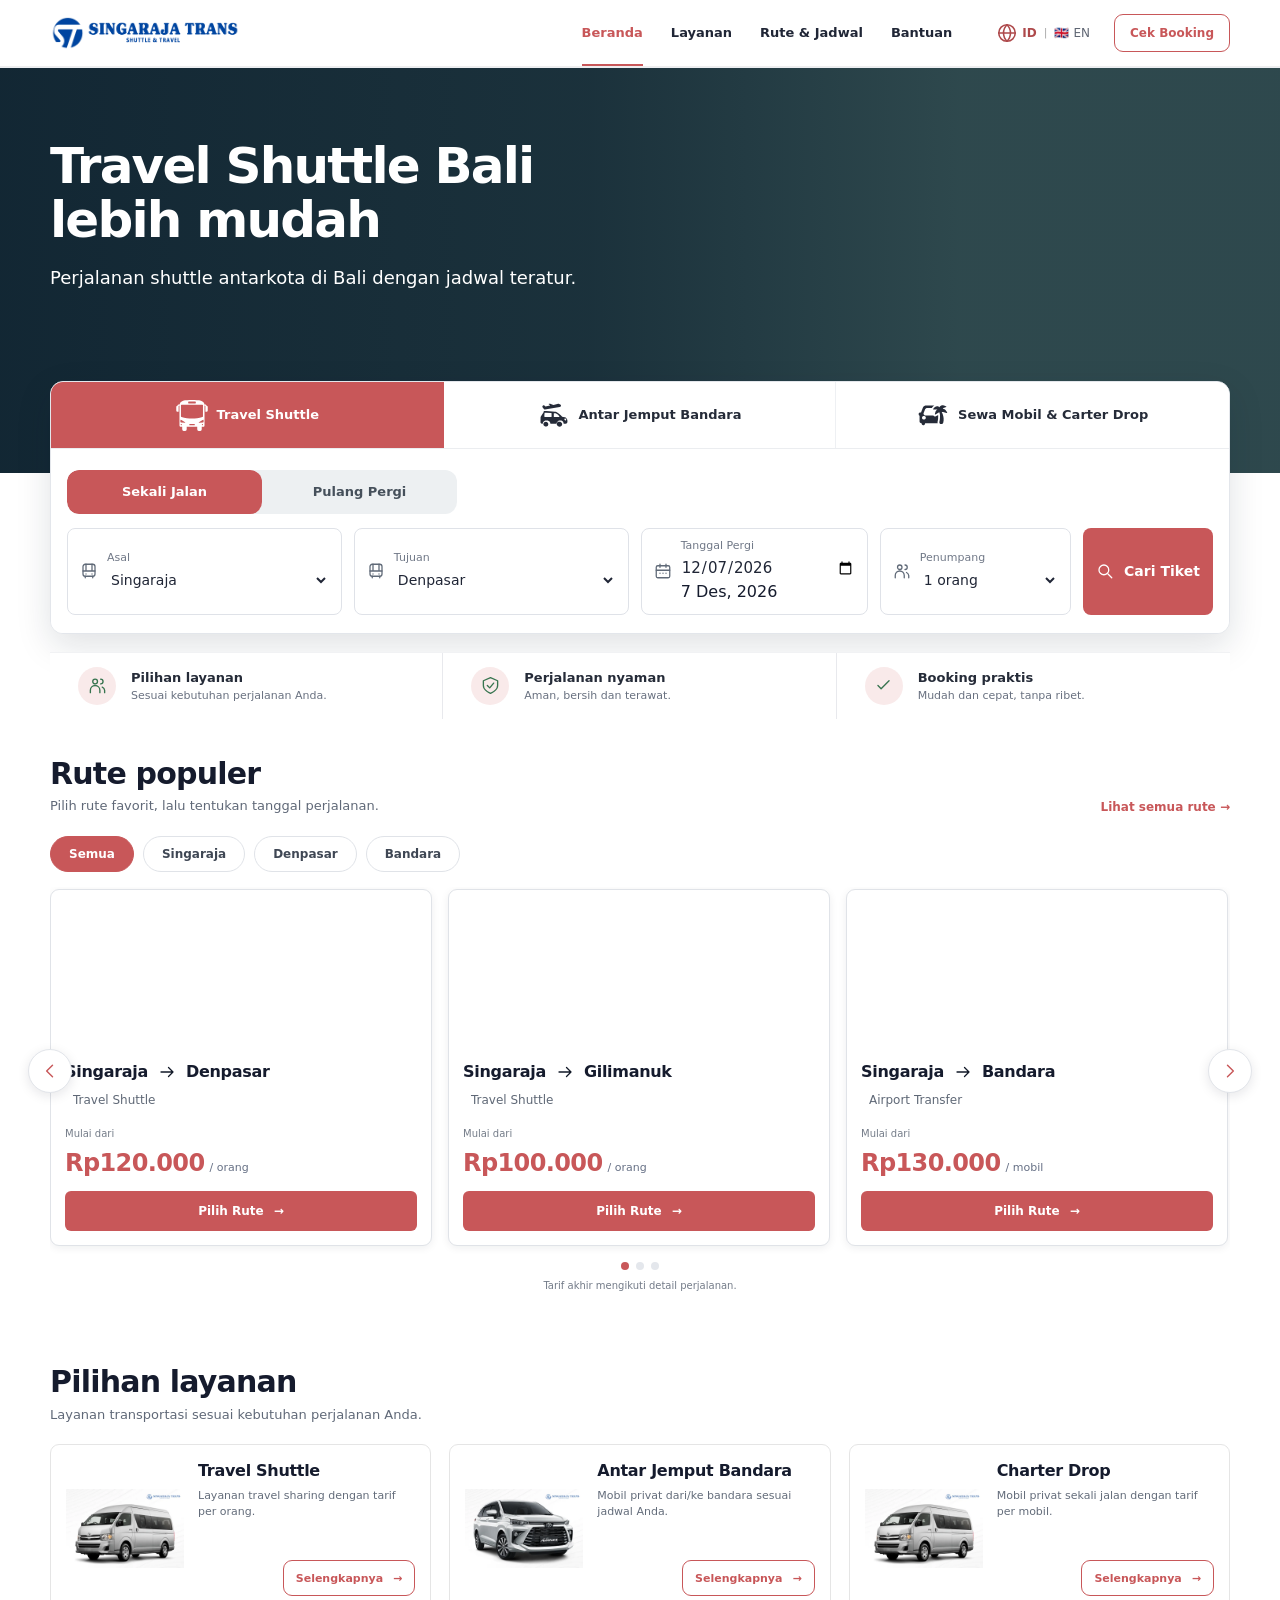
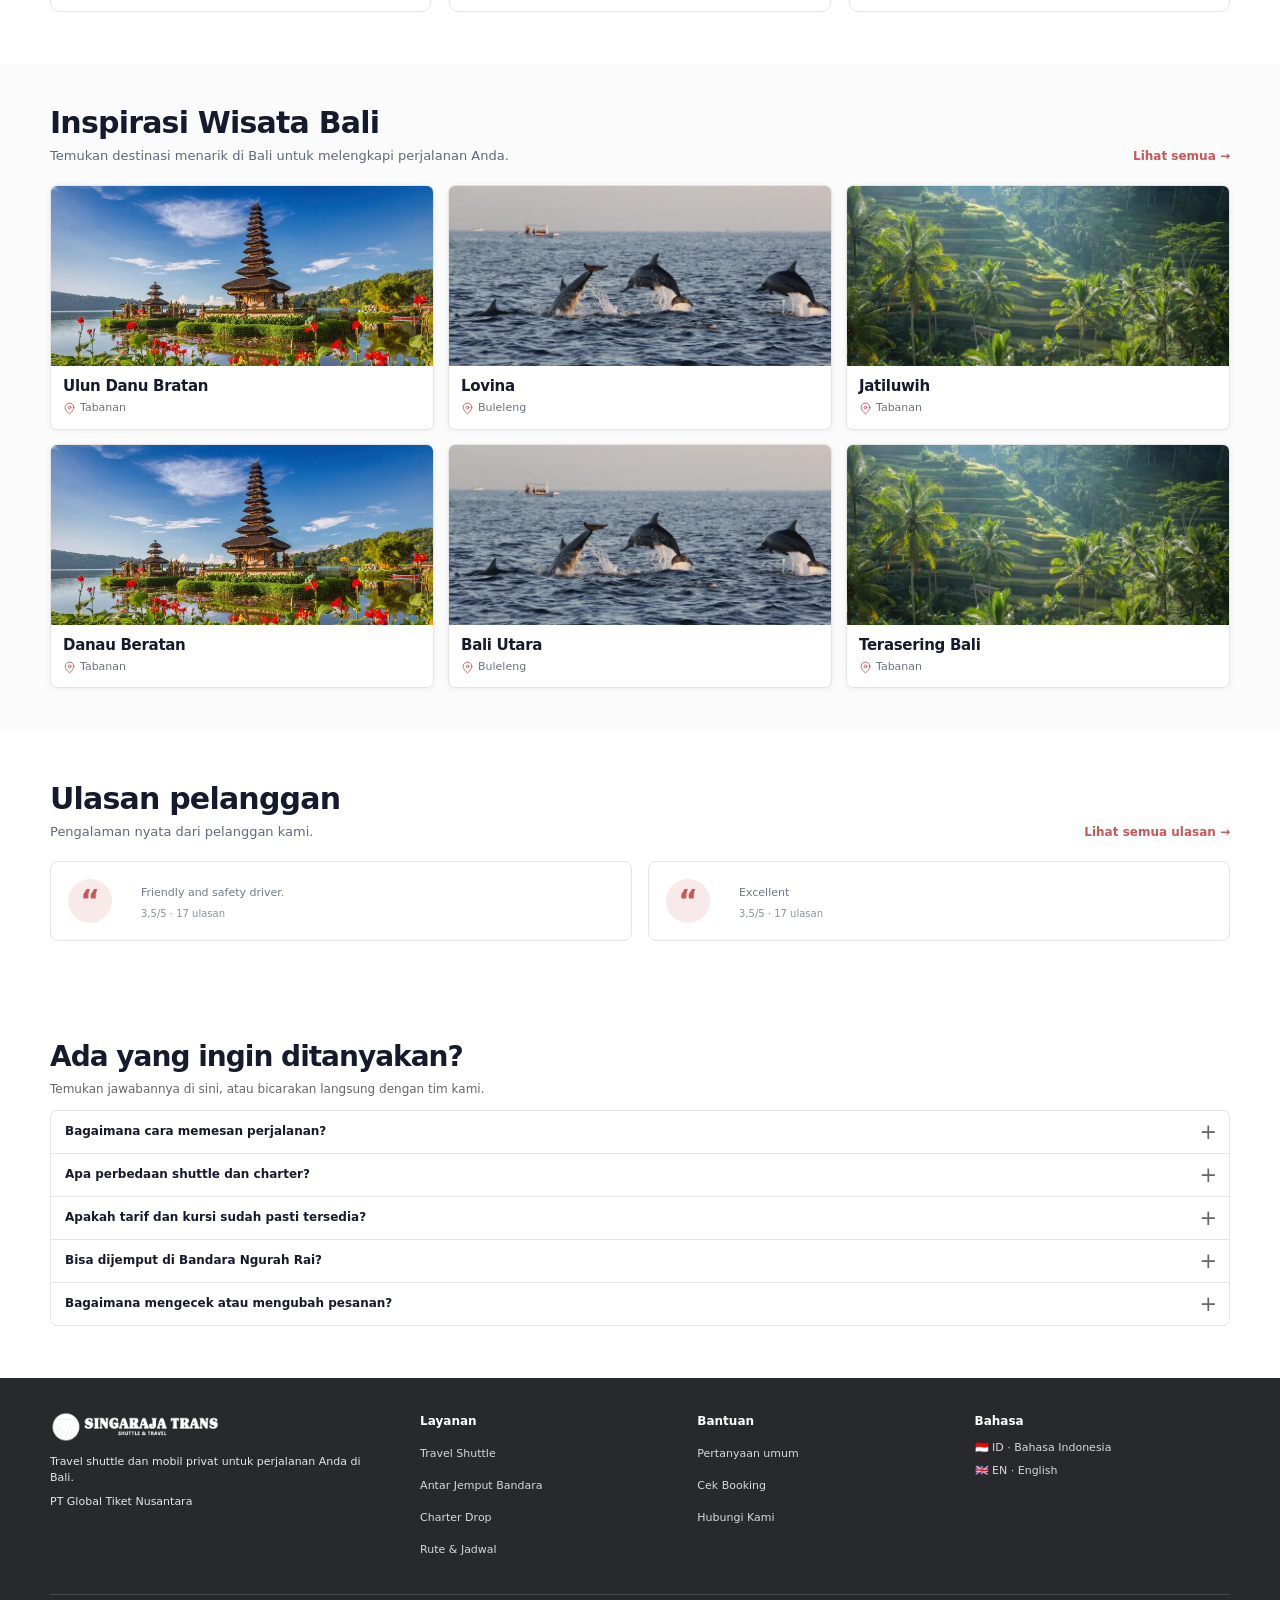
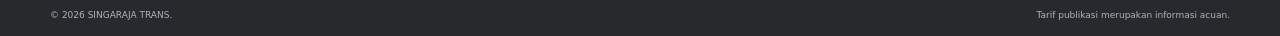
==== index.html @ 403de72f "Refresh mobile approved top redesign stylesheet" ====
<!doctype html>
<html lang="id">
<head>
  <meta charset="utf-8"><meta name="viewport" content="width=device-width,initial-scale=1">
  <meta name="theme-color" content="#c85759"><meta name="color-scheme" content="light"><meta name="robots" content="noindex,nofollow">
  <title>SINGARAJA TRANS — Travel Shuttle & Transportasi Bali</title>
  <meta name="description" content="Rencanakan perjalanan Bali bersama SINGARAJA TRANS. Travel shuttle, airport transfer, dan charter drop dengan informasi rute dan tarif yang jelas.">
  <link rel="icon" type="image/png" href="assets/images/favicon.png">
  <link rel="manifest" href="manifest.webmanifest">
  <link rel="stylesheet" href="https://fonts.googleapis.com/css2?family=Material+Symbols+Rounded:opsz,wght,FILL,GRAD@20..48,100..700,0..1,-50..200&display=block">
  <link rel="stylesheet" href="assets/style.css?v=mobile-approved-top-redesign-1"><script src="assets/core.js?v=core-ui-2" defer></script><script src="assets/ui.js?v=cards-local-favorites-4" defer></script><script src="assets/booking.js?v=mobile-product-contact-removed-1" defer></script><script src="assets/mobile-header.js?v=mobile-exact-parity-11" defer></script><script src="assets/mobile-bottom-nav.js?v=ios-native-scroll-1" defer></script>
<style media="(max-width:767px)">/* Preserve mobile page colors when Chrome applies Auto Dark Theme. Browser chrome remains OS-controlled. */:root{color-scheme:only light}#trip-mode label::before,#trip-mode label::after,#trip-mode label:has(input:checked)::before,#trip-mode label:has(input:checked)::after{content:none!important;display:none!important}#trip-mode label{gap:0!important}</style></head>
<body>
<a class="skip-link" href="#main" data-en="Skip to content">Langsung ke konten</a>
<svg class="svg-defs" xmlns="http://www.w3.org/2000/svg" aria-hidden="true"><defs>
<symbol id="bus-clean" viewBox="0 0 24 24"><rect x="5" y="3" width="14" height="17" rx="3"/><path d="M5 11h14M8 15h2m4 0h2M8 20v2m8-2v2M8 6h8"/></symbol>
<symbol id="transport-bus-v2" viewBox="0 0 24 24"><rect x="5" y="3" width="14" height="17" rx="3"/><rect x="7.5" y="6" width="9" height="6" rx="1"/><path d="M8 16h2m4 0h2M8 20v2m8-2v2"/></symbol>
<symbol id="transport-plane-v2" viewBox="0 0 24 24"><path d="M12 2c-.8 0-1.5 1.2-1.5 2.7v5.5L4 14v2.5l6.5-2V19l-2 1.5V22l3.5-1 3.5 1v-1.5l-2-1.5v-4.5l6.5 2V14l-6.5-3.8V4.7C13.5 3.2 12.8 2 12 2Z"/></symbol>
<symbol id="transport-sedan-v2" viewBox="0 0 24 24"><path d="m6 11 1.6-5c.3-1 1.1-1.5 2.2-1.5h4.4c1.1 0 1.9.5 2.2 1.5L18 11l1 2v5.5c0 .8-.7 1.5-1.5 1.5h-11c-.8 0-1.5-.7-1.5-1.5V13l1-2Z"/><path d="M6 11h12M8 15h2m4 0h2M7 20v2m10-2v2"/></symbol>
<symbol id="bus" viewBox="0 0 24 24"><rect x="4" y="3" width="16" height="16" rx="3"/><path d="M4 12h16M8 3v9m8-9v9M7 19v2m10-2v2M8 16h.01M16 16h.01"/></symbol>
<symbol id="field-bus" viewBox="0 0 32 32"><path d="M8 21V9c0-3.3 2.7-5 6-5h4c3.3 0 6 1.7 6 5v12c0 2.2-1.8 4-4 4h-8c-2.2 0-4-1.8-4-4Z"/><path d="M10 8h12M10 10h12v7H10zM11 21h.01M21 21h.01M11 25v3m10-3v3M5 13h3m-4 4h4m19-4h-3m4 4h-4"/></symbol>
<symbol id="plane-up" viewBox="0 0 24 24"><path d="M12 2 9 10 3 13v3l7-2v5l-2 2v1l4-1 4 1v-1l-2-2v-5l7 2v-3l-6-3-3-8Z"/></symbol>
<symbol id="plane" viewBox="0 0 24 24"><path d="m22 2-7 20-4-9-9-4L22 2ZM11 13l6-6"/></symbol>
<symbol id="sedan-front" viewBox="0 0 24 24"><path d="M5 11 7 5.5C7.4 4.5 8.3 4 9.4 4h5.2c1.1 0 2 .5 2.4 1.5L19 11l1 2v6H4v-6l1-2Z"/><path d="M6.5 11h11M7 15h2m6 0h2M6 19v2m12-2v2M4 13h2m12 0h2"/></symbol>
<symbol id="motorcycle" viewBox="0 0 24 24"><circle cx="5" cy="17" r="4"/><circle cx="19" cy="17" r="4"/><path d="m5 17 5-8 5 8H5Zm5-8H7m8-5h3l1 13M10 9h8M9 6h3"/></symbol>
<symbol id="car" viewBox="0 0 24 24"><path d="m5 7 2-4h10l2 4 2 3v9H3v-9l2-3Zm-2 5h18M6 19v2m12-2v2M7 15h.01M17 15h.01M5 7h14"/></symbol>
<symbol id="origin-target" viewBox="0 0 24 24"><circle cx="12" cy="12" r="9"/><circle cx="12" cy="12" r="5"/><circle cx="12" cy="12" r="1.5" fill="currentColor" stroke="none"/></symbol>
<symbol id="pin" viewBox="0 0 24 24"><path d="M20 10c0 6-8 12-8 12S4 16 4 10a8 8 0 1 1 16 0Z"/><circle cx="12" cy="10" r="2.5"/></symbol>
<symbol id="calendar" viewBox="0 0 24 24"><rect x="3" y="5" width="18" height="16" rx="2"/><path d="M16 3v4M8 3v4M3 11h18m-13 4h.01m4 0h.01m4 0h.01"/></symbol>
<symbol id="field-calendar" viewBox="0 0 32 32"><rect x="5" y="7" width="22" height="21" rx="2.5"/><path d="M11 4v6m10-6v6M5 13h22M10 18h.01m6 0h.01m6 0h.01M10 23h.01m6 0h.01m6 0h.01"/></symbol>
<symbol id="calendar-chevrons-right" viewBox="0 0 24 24"><path d="M8 2v4M16 2v4M3 10h18"/><rect width="18" height="18" x="3" y="4" rx="2"/><path d="m10 14 2 2-2 2m4-4 2 2-2 2"/></symbol>
<symbol id="clock" viewBox="0 0 24 24"><circle cx="12" cy="12" r="9"/><path d="M12 7v5l3 2"/></symbol>
<symbol id="users" viewBox="0 0 24 24"><circle cx="9" cy="7" r="3"/><path d="M3 21v-3a6 6 0 0 1 12 0v3M16 4a3 3 0 0 1 0 6m2 4a5 5 0 0 1 3 4v3"/></symbol>
<symbol id="arrow" viewBox="0 0 24 24"><path d="M4 12h16m-6-6 6 6-6 6"/></symbol>
<symbol id="circle-arrow-right" viewBox="0 0 24 24"><circle cx="12" cy="12" r="9"/><path d="M8 12h8m-3-3 3 3-3 3"/></symbol>
<symbol id="swap" viewBox="0 0 24 24"><path d="M8 4v16m0-16L4 8m4-4 4 4m4 12V4m0 16-4-4m4 4 4-4"/></symbol>
<symbol id="search" viewBox="0 0 24 24"><circle cx="10.5" cy="10.5" r="6.5"/><path d="m16 16 5 5"/></symbol>
<symbol id="check" viewBox="0 0 24 24"><path d="m5 12 4 4L19 6"/></symbol>
<symbol id="shield" viewBox="0 0 24 24"><path d="m12 2 9 4v6c0 6-9 10-9 10S3 18 3 12V6l9-4Z"/><path d="m8 12 3 3 5-6"/></symbol>
<symbol id="chat" viewBox="0 0 24 24"><path d="M21 11a9 9 0 0 1-9 9 10 10 0 0 1-4-.8L3 21l1.5-5A9 9 0 1 1 21 11Z"/><path d="M8 8c0 4 4 7 7 7"/></symbol>
<symbol id="chevron" viewBox="0 0 24 24"><path d="m9 5 7 7-7 7"/></symbol>
<symbol id="close" viewBox="0 0 24 24"><path d="m6 6 12 12M6 18 18 6"/></symbol>
<symbol id="more" viewBox="0 0 24 24"><rect x="3" y="3" width="7" height="7" rx="1.5"/><rect x="14" y="3" width="7" height="7" rx="1.5"/><rect x="3" y="14" width="7" height="7" rx="1.5"/><rect x="14" y="14" width="7" height="7" rx="1.5"/></symbol>
<symbol id="share" viewBox="0 0 24 24"><circle cx="18" cy="5" r="3"/><circle cx="6" cy="12" r="3"/><circle cx="18" cy="19" r="3"/><path d="m8.6 10.5 6.8-4m-6.8 7 6.8 4"/></symbol>
<symbol id="menu" viewBox="0 0 24 24"><path d="M4 6h16M4 12h16M4 18h16"/></symbol>
<symbol id="bottom-home-star-icon" viewBox="0 0 24 24"><path d="M5 12l-2 0l9 -9l9 9l-2 0"/><path d="M5 12v7a2 2 0 0 0 2 2h10a2 2 0 0 0 2 -2v-7"/><path d="M10 12h4v4h-4l0 -4"/></symbol>
<symbol id="bottom-location-search-icon" viewBox="0 0 24 24"><path d="m11 16-1-2-7-3.5a.55.55 0 0 1 0-1L21 3l-2.916 8.076"/><path d="M15 18a3 3 0 1 0 6 0 3 3 0 1 0-6 0"/><path d="m20.2 20.2 1.8 1.8"/></symbol>
<symbol id="bottom-ticket-icon" viewBox="0 0 24 24"><path d="M15 5v2M15 11v2M15 17v2"/><path d="M5 5h14a2 2 0 0 1 2 2v3a2 2 0 0 0 0 4v3a2 2 0 0 1-2 2H5a2 2 0 0 1-2-2v-3a2 2 0 0 0 0-4V7a2 2 0 0 1 2-2"/></symbol>
<symbol id="bottom-book-heart-icon" viewBox="0 0 24 24"><path d="M4 19.5v-15A2.5 2.5 0 0 1 6.5 2H19a1 1 0 0 1 1 1v18a1 1 0 0 1-1 1H6.5a1 1 0 0 1 0-5H20"/><path d="M8.62 9.8A2.25 2.25 0 1 1 12 6.836a2.25 2.25 0 1 1 3.38 2.966l-2.626 2.856a.998.998 0 0 1-1.507 0Z"/></symbol>
<symbol id="bottom-mood-smile-icon" viewBox="0 0 24 24"><circle cx="12" cy="12" r="9"/><path d="M9 10h.01M15 10h.01M9.5 15a3.5 3.5 0 0 0 5 0"/></symbol>
<symbol id="bottom-home-filled-icon" viewBox="0 0 24 24"><path fill="currentColor" stroke="none" d="M12.707 2.293l9 9c.63 .63 .184 1.707 -.707 1.707h-1v6a3 3 0 0 1 -3 3h-10a3 3 0 0 1 -3 -3v-6h-1c-.89 0 -1.337 -1.077 -.707 -1.707l9 -9a1 1 0 0 1 1.414 0m.793 8.707h-3a1.5 1.5 0 0 0 -1.5 1.5v3a1.5 1.5 0 0 0 1.5 1.5h3a1.5 1.5 0 0 0 1.5 -1.5v-3a1.5 1.5 0 0 0 -1.5 -1.5"/></symbol>
<symbol id="bottom-location-filled-icon" viewBox="0 0 24 24"><path fill="currentColor" stroke="none" d="M20.891 2.006l.106 -.006l.13 .008l.09 .016l.123 .035l.107 .046l.1 .057l.09 .067l.082 .075l.052 .059l.082 .116l.052 .096c.047 .1 .077 .206 .09 .316l.005 .106c0 .075 -.008 .149 -.024 .22l-.035 .123l-6.532 18.077a1.55 1.55 0 0 1 -1.409 .903a1.547 1.547 0 0 1 -1.329 -.747l-.065 -.127l-3.352 -6.702l-6.67 -3.336a1.55 1.55 0 0 1 -.898 -1.259l-.006 -.149c0 -.56 .301 -1.072 .841 -1.37l.14 -.07l18.017 -6.506l.106 -.03l.108 -.018z"/></symbol>
<symbol id="bottom-ticket-filled-icon" viewBox="0 0 24 24"><path fill="currentColor" stroke="none" d="M14 4v2a1 1 0 0 0 2 0v-2h3a3 3 0 0 1 3 3v3a1 1 0 0 1 -.883 .993l-.117 .007a1 1 0 0 0 -.117 1.993l.117 .007a1 1 0 0 1 1 1v3a3 3 0 0 1 -3 3h-3v-2a1 1 0 0 0 -.883 -.993l-.117 -.007a1 1 0 0 0 -1 1v2h-9a3 3 0 0 1 -3 -3v-3a1 1 0 0 1 .883 -.993l.117 -.007a1 1 0 0 0 .117 -1.993l-.117 -.007a1 1 0 0 1 -1 -1v-3a2.995 2.995 0 0 1 2.727 -2.985l.222 -.014zm1 6a1 1 0 0 0 -1 1v2a1 1 0 0 0 2 0v-2a1 1 0 0 0 -1 -1"/></symbol>
<symbol id="bottom-mood-smile-filled-icon" viewBox="0 0 24 24"><path fill="currentColor" stroke="none" d="M17 3.34a10 10 0 1 1 -14.995 8.984l-.005 -.324l.005 -.324a10 10 0 0 1 14.995 -8.336zm-1.8 10.946a1 1 0 0 0 -1.414 .014a2.5 2.5 0 0 1 -3.572 0a1 1 0 0 0 -1.428 1.4a4.5 4.5 0 0 0 6.428 0a1 1 0 0 0 -.014 -1.414zm-6.19 -5.286l-.127 .007a1 1 0 0 0 .117 1.993l.127 -.007a1 1 0 0 0 -.117 -1.993zm6 0l-.127 .007a1 1 0 0 0 .117 1.993l.127 -.007a1 1 0 0 0 -.117 -1.993z"/></symbol>
</defs></svg>
<header id="header">
  <div class="nav-wrap"><div class="container nav-inner">
    <a href="#" class="brand" aria-label="SINGARAJA TRANS — Beranda"><img src="assets/images/logo.png" width="848" height="150" alt="SINGARAJA TRANS"></a>
    <nav id="navigation" aria-label="Menu utama">
      <a href="#" class="nav-home" data-en="Home">Beranda</a>
      <a href="#layanan" data-en="Services">Layanan</a>
      <a href="#rute" data-en="Routes & Schedule">Rute & Jadwal</a>
      <a href="#faq" data-en="Help">Bantuan</a>
    </nav>
    <a class="mobile-header-search" href="#pesan" aria-label="Buka pencarian perjalanan">
      <svg class="header-search-icon" aria-hidden="true"><use href="#search"/></svg>
      <span class="header-search-copy" aria-hidden="true">
        <span class="header-search-brand"><span class="header-search-name"><svg class="header-wordmark" viewBox="0 0 144 16" aria-hidden="true" focusable="false"><title>SINGARAJA TRANS</title><path d="M7.789 3.821V5.827Q7.008 5.478 6.265 5.3Q5.522 5.123 4.862 5.123Q3.986 5.123 3.567 5.364Q3.148 5.605 3.148 6.113Q3.148 6.494 3.431 6.706Q3.713 6.919 4.456 7.071L5.497 7.281Q7.078 7.598 7.744 8.246Q8.411 8.893 8.411 10.086Q8.411 11.654 7.481 12.419Q6.551 13.184 4.64 13.184Q3.739 13.184 2.831 13.013Q1.923 12.841 1.016 12.505V10.442Q1.923 10.924 2.771 11.169Q3.618 11.413 4.405 11.413Q5.205 11.413 5.63 11.146Q6.056 10.88 6.056 10.385Q6.056 9.94 5.767 9.699Q5.478 9.458 4.615 9.268L3.669 9.058Q2.247 8.753 1.59 8.087Q0.933 7.42 0.933 6.291Q0.933 4.875 1.847 4.113Q2.761 3.352 4.475 3.352Q5.256 3.352 6.081 3.469Q6.906 3.586 7.789 3.821ZM10.756 3.523H13.2V13H10.756ZM15.793 3.523H18.523L21.969 10.023V3.523H24.286V13H21.557L18.11 6.5V13H15.793ZM35.392 12.295Q34.477 12.74 33.494 12.962Q32.51 13.184 31.462 13.184Q29.095 13.184 27.711 11.861Q26.327 10.537 26.327 8.271Q26.327 5.979 27.736 4.666Q29.145 3.352 31.596 3.352Q32.541 3.352 33.408 3.529Q34.274 3.707 35.042 4.056V6.018Q34.249 5.567 33.465 5.345Q32.681 5.123 31.894 5.123Q30.434 5.123 29.644 5.938Q28.853 6.754 28.853 8.271Q28.853 9.775 29.615 10.594Q30.377 11.413 31.78 11.413Q32.161 11.413 32.487 11.365Q32.814 11.318 33.075 11.216V9.375H31.583V7.738H35.392ZM43.494 11.273H39.673L39.07 13H36.613L40.124 3.523H43.037L46.548 13H44.091ZM40.282 9.515H42.879L41.584 5.745ZM51.477 7.725Q52.245 7.725 52.578 7.439Q52.911 7.154 52.911 6.5Q52.911 5.853 52.578 5.573Q52.245 5.294 51.477 5.294H50.448V7.725ZM50.448 9.414V13H48.004V3.523H51.737Q53.609 3.523 54.482 4.151Q55.355 4.78 55.355 6.138Q55.355 7.078 54.901 7.681Q54.447 8.284 53.533 8.569Q54.035 8.684 54.431 9.087Q54.828 9.49 55.234 10.309L56.561 13H53.958L52.803 10.645Q52.454 9.934 52.095 9.674Q51.737 9.414 51.14 9.414ZM63.966 11.273H60.144L59.541 13H57.085L60.595 3.523H63.509L67.019 13H64.562ZM60.754 9.515H63.35L62.055 5.745ZM68.476 3.523H70.92V12.08Q70.92 13.851 69.958 14.727Q68.996 15.603 67.047 15.603H66.552V13.755H66.933Q67.695 13.755 68.085 13.33Q68.476 12.905 68.476 12.08ZM79.264 11.273H75.442L74.839 13H72.383L75.893 3.523H78.807L82.317 13H79.86ZM76.052 9.515H78.648L77.353 5.745Z"/><path class="header-brand-accent" d="M86.925 13 87.082 12.173H88.436L90.077 3.73H87.281L86.973 5.344H86.037L86.529 2.794H96.646L96.154 5.344H95.231L95.538 3.73H92.722L91.081 12.173H92.442L92.285 13ZM103.315 8.017Q103.903 8.105 104.259 8.42Q104.614 8.734 104.805 9.329L105.742 12.173H106.788L106.631 13H103.274L102.249 9.917Q101.962 8.96 101.681 8.697Q101.401 8.434 100.813 8.434H100.396L99.665 12.173H100.977L100.82 13H95.57L95.727 12.173H97.033L98.701 3.621H97.395L97.553 2.794H103.377Q105.154 2.794 105.981 3.508Q106.808 4.223 106.555 5.535Q106.35 6.602 105.544 7.22Q104.737 7.839 103.315 8.017ZM100.554 7.613H101.449Q102.406 7.613 103.025 7.094Q103.643 6.574 103.828 5.61Q104.013 4.646 103.599 4.134Q103.185 3.621 102.228 3.621H101.333ZM106.539 13 106.696 12.173H107.53L113.197 2.794H114.831L116.855 12.173H117.825L117.668 13H112.89L113.047 12.173H114.045L113.614 10.088H109.779L108.515 12.173H109.732L109.574 13ZM110.272 9.261H113.437L112.623 5.357ZM118.226 13 118.383 12.173H119.689L121.357 3.621H120.051L120.209 2.794H123.401L128.159 10.02L129.403 3.621H128.104L128.261 2.794H131.83L131.672 3.621H130.367L128.542 13H126.751L121.931 5.624L120.653 12.173H121.952L121.795 13ZM131.677 12.508 132.148 10.088H133.017Q132.989 11.236 133.618 11.804Q134.247 12.371 135.553 12.371Q136.612 12.371 137.245 11.968Q137.877 11.564 138.027 10.785Q138.15 10.17 137.839 9.828Q137.528 9.486 136.407 9.192L134.951 8.816Q133.529 8.434 133.054 7.753Q132.579 7.073 132.818 5.815Q133.119 4.298 134.292 3.454Q135.464 2.609 137.282 2.609Q138.178 2.609 139.114 2.76Q140.051 2.91 141.028 3.211L140.591 5.467H139.723Q139.729 4.414 139.155 3.925Q138.581 3.437 137.344 3.437Q136.332 3.437 135.748 3.789Q135.163 4.141 135.026 4.838Q134.903 5.474 135.194 5.805Q135.484 6.137 136.804 6.492L138.26 6.868Q139.613 7.224 140.109 7.976Q140.604 8.728 140.345 10.047Q140.044 11.592 138.82 12.395Q137.597 13.198 135.525 13.198Q134.527 13.198 133.577 13.027Q132.627 12.856 131.677 12.508Z"/></svg></span></span>
        <svg class="header-search-car" viewBox="0 0 84 36" aria-hidden="true" style="stroke:none">
 <defs><linearGradient id="header-car-glass" x1="0" y1="0" x2="1" y2="1"><stop stop-color="#a7c2ce"/><stop offset="1" stop-color="#283b48"/></linearGradient></defs>
 <ellipse cx="32" cy="30" rx="29" ry="1.4" fill="#18212b" opacity=".16"/>
 <g class="header-car-exhaust" fill="#7b8490"><circle class="header-car-smoke" cx="61" cy="23" r="2"/><circle class="header-car-smoke" cx="61" cy="23" r="2.5" style="animation-delay:-.4s"/><circle class="header-car-smoke" cx="61" cy="23" r="3" style="animation-delay:-.8s"/></g>
 <g class="header-car-chassis">
  <path d="M3 17 12 7c1-1.3 3-2 5-2h34c4 0 7 3 8 7l2 12c.3 2-1 3-3 3H5c-2 0-3-1-3-3v-4c0-1 .3-2 1-3Z" fill="currentColor" stroke="#963e41" stroke-width=".7"/>
  <path d="M7 16 15 8h8v8H7Zm18-8h13v8H25Zm15 0h11c2 0 4 2 4.5 4l.6 4H40Z" fill="url(#header-car-glass)"/>
  <path d="m16 8-5 7h3l5-7m9 0-3 7h2l3-7m14 0-3 7h2l3-7" fill="#fff" opacity=".28"/>
  <path d="M5 18h53v2H5Z" fill="#fce7e7" opacity=".9"/>
  <path d="M24 17v9m15-9v9" fill="none" stroke="#943e40" stroke-width=".65"/>
  <path d="M27 18h4m11 0h4" fill="none" stroke="#fff" stroke-width=".8"/>
  <path d="M2 22h5v3H2m54-3h5v3h-5" fill="#35404a"/>
  <path d="M3 18h4v3H3" fill="#fff4cf"/><path d="M58 17h2v5h-2" fill="#8d3036"/>
  <path d="M5 26h53v1.5H5Z" fill="#24323c"/>
  <g transform="translate(14 26)"><circle r="5.2" fill="#202932"/><g class="header-car-wheel"><circle r="3.1" fill="#bcc7ce"/><path d="M-2.6 0h5.2M0-2.6v5.2m-1.8-4.4 3.6 3.6m0-3.6-3.6 3.6" stroke="#53616d" stroke-width=".8"/><circle r=".9" fill="#e9eef1"/></g></g>
  <g transform="translate(50 26)"><circle r="5.2" fill="#202932"/><g class="header-car-wheel"><circle r="3.1" fill="#bcc7ce"/><path d="M-2.6 0h5.2M0-2.6v5.2m-1.8-4.4 3.6 3.6m0-3.6-3.6 3.6" stroke="#53616d" stroke-width=".8"/><circle r=".9" fill="#e9eef1"/></g></g>
 </g>
</svg>
        <span class="header-search-prompt" hidden>Cari rute, kota, atau tujuan…</span>
      </span>
    </a>
    <div class="nav-actions">
      <div class="languages" aria-label="Bahasa"><button type="button" data-language="id" aria-pressed="true"><svg class="language-globe" aria-hidden="true" viewBox="0 0 24 24"><circle cx="12" cy="12" r="9"/><path d="M3 12h18M12 3c2.5 2.5 3.8 5.5 3.8 9S14.5 18.5 12 21M12 3C9.5 5.5 8.2 8.5 8.2 12s1.3 6.5 3.8 9"/></svg><span class="language-code">ID</span><svg class="language-chevron" aria-hidden="true"><use href="#chevron"/></svg></button><span>|</span><button type="button" data-language="en" aria-pressed="false"><span class="language-flag" aria-hidden="true">🇬🇧</span><span class="language-code">EN</span><svg class="language-chevron" aria-hidden="true"><use href="#chevron"/></svg></button></div>
      <button class="button outline booking-check" type="button" data-check-booking data-en="Check Booking">Cek Booking</button>
      <button class="mobile-header-action mobile-header-share" type="button" aria-label="Bagikan halaman"><svg aria-hidden="true"><use href="#share"/></svg></button>
      <button class="icon-button mobile-menu" type="button" aria-label="Buka menu" aria-controls="navigation" aria-expanded="false"><svg><use href="#menu"/></svg></button>
    </div>
  </div></div>
</header>
<span class="mobile-share-status" role="status"></span>
<dialog id="mobile-share-dialog" aria-labelledby="mobile-share-title">
 <div class="dialog-header"><p id="mobile-share-title">Bagikan halaman</p><button type="button" class="icon-button" data-share-close aria-label="Tutup"><svg aria-hidden="true"><use href="#close"/></svg></button></div>
 <div class="dialog-body"><label for="mobile-share-url">Salin tautan halaman</label><input id="mobile-share-url" readonly><p id="mobile-share-help">Pilih tautan lalu salin melalui menu perangkat Anda.</p></div>
</dialog>
<main id="main">
 <section class="hero" aria-labelledby="hero-title">
  <div class="container hero-content">
    <h1 id="hero-title" data-en="Bali journeys,<br><span class=&quot;hero-accent&quot;>made easier.</span>">Pesan perjalanan Bali<br><span class="hero-accent">lebih mudah</span></h1>
    <p id="hero-subtitle">Perjalanan shuttle antarkota di Bali dengan jadwal teratur.</p>
  </div>
</section>
 <div class="container booking-container" id="pesan">
 <section class="booking-widget" aria-label="Pencarian perjalanan">
 <div class="service-tabs" role="tablist" aria-label="Layanan perjalanan"><button role="tab" id="tab-shuttle" aria-controls="search-panel" aria-selected="true" tabindex="0" data-service="shuttle"><span class="service-tab-icons service-svg-icon service-shuttle-svg" aria-hidden="true"></span><span>Travel Shuttle</span></button><button role="tab" id="tab-airport" aria-controls="search-panel" aria-selected="false" tabindex="-1" data-service="airport"><span class="service-tab-icons service-svg-icon service-airport-svg" aria-hidden="true"></span><span data-en="Airport Transfer">Antar Jemput Bandara</span></button><button role="tab" id="tab-charter" aria-controls="search-panel" aria-selected="false" tabindex="-1" data-service="charter"><span class="service-tab-icons service-svg-icon service-car-svg" aria-hidden="true"></span><span data-en="Car Rental & Charter Drop">Sewa Mobil & Carter Drop</span></button><button class="mobile-service" role="tab" id="tab-motor" aria-controls="search-panel" aria-selected="false" tabindex="-1" data-service="motor"><span class="service-tab-icons service-svg-icon service-motor-svg" aria-hidden="true"></span><span data-en="Motorbike Rental">Sewa Motor</span></button></div>
 <div id="search-panel" role="tabpanel" aria-labelledby="tab-shuttle"><form id="search-form" novalidate>
 <div class="trip-mode" id="trip-mode" aria-label="Jenis perjalanan" >
   <label style="list-style:none"><input type="radio" name="tripMode" value="oneway" checked><span class="trip-mode-icon" aria-hidden="true">→</span><span data-en="One Way">Sekali Jalan</span></label>
   <label><input type="radio" name="tripMode" value="roundtrip"><span class="trip-mode-icon" aria-hidden="true"><svg><use href="#circle-arrow-right"/></svg></span><span data-en="Round Trip">Pulang Pergi</span></label>
 </div>
 <div class="return-date-wrap" id="return-date-wrap" hidden><label for="return-date"><span data-en="Return date">Tanggal Kembali</span><input type="date" id="return-date" name="returnDate" aria-label="Tanggal Kembali"></label></div>
 <div class="form-top"><span id="service-description" data-en="One-way trips, priced per passenger">Perjalanan sekali jalan, tarif per penumpang</span><span class="small-note" data-en="All times in Bali (WITA)">Waktu setempat Bali (WITA)</span></div>
 <div class="search-fields">
 <div class="field-stack">
  <div class="location-pair">
  <label class="field origin-field"><svg class="field-icon-default"><use href="#bus"/></svg><svg class="field-icon-mobile"><use href="#origin-target"/></svg><span><span class="field-label" data-en="From">Asal</span><select id="origin" name="origin" required aria-label="Asal"></select></span></label>
  <label class="field destination-field"><svg class="field-icon-default"><use href="#bus"/></svg><svg class="field-icon-mobile"><use href="#pin"/></svg><span><span class="field-label" data-en="To">Tujuan</span><select id="destination" name="destination" required aria-label="Tujuan"></select></span></label>
   <button class="location-swap" type="button" aria-label="Tukar Asal dan Tujuan" title="Tukar Asal dan Tujuan"><svg aria-hidden="true"><use href="#swap"/></svg></button>
  </div>
  <label class="field date-field"><svg class="field-icon-default"><use href="#calendar"/></svg><svg class="field-icon-mobile"><use href="#calendar-chevrons-right"/></svg><span><span class="field-label" data-en="Departure date">Tanggal Pergi</span><input type="date" id="date" name="date" required aria-label="Tanggal Pergi"><span class="date-display" aria-hidden="true"></span></span></label>
  <div class="quick-date-actions" aria-label="Pilihan tanggal cepat"><button type="button" data-quick-date="0" aria-pressed="false" data-en="Today">Hari ini</button><button type="button" data-quick-date="1" aria-pressed="false" data-en="Tomorrow">Besok</button></div>
  <label class="field time-field"><svg><use href="#clock"/></svg><span><span class="field-label" data-en="Time">Waktu</span><select id="time" name="time" aria-label="Waktu"><option value="" data-en="Any time">Semua</option><option value="morning" data-en="Morning">Pagi</option><option value="afternoon" data-en="Afternoon">Siang / Sore</option><option value="evening" data-en="Evening">Malam</option></select><input type="time" id="private-time" name="privateTime" value="09:00" hidden disabled aria-label="Jam penjemputan"></span></label>
  <label class="field passenger-field"><svg><use href="#users"/></svg><span><span class="field-label" data-en="Passengers">Penumpang</span><select id="passengers" name="passengers" aria-label="Penumpang"></select></span></label>
 </div>
 <button class="button primary search-button" type="submit"><svg><use href="#search"/></svg><span id="search-button-label">Cari Perjalanan</span></button>
 </div><p class="form-error" id="search-error" role="alert" hidden></p>
 </form>
 <div id="motor-entry" class="mobile-service" hidden>
   <span class="rental-icon" aria-hidden="true"><svg><use href="#motorcycle"/></svg></span>
   <p class="rental-title" data-en="Motorbike Rental">Sewa Motor</p>
   <p data-en="Online motorbike booking is not available yet. Contact our team for service information.">Pemesanan online Sewa Motor belum tersedia. Hubungi tim kami untuk informasi layanan.</p>
   <a class="button primary" href="https://wa.me/6281339392525?text=Halo%20SINGARAJA%20TRANS%2C%20saya%20ingin%20informasi%20Sewa%20Motor." target="_blank" rel="noopener" data-en="Ask about Motorbike Rental">Tanyakan Sewa Motor</a>
 </div></div>
 </section>
 <div class="booking-footnote" aria-label="Keunggulan singkat">
   <div><span class="benefit-icon"><svg><use href="#users"/></svg></span><span><strong data-en="Service options">Pilihan layanan</strong><small data-en="Choose what fits your journey.">Sesuai kebutuhan perjalanan Anda.</small></span></div>
   <div><span class="benefit-icon"><svg><use href="#shield"/></svg></span><span><strong data-en="Comfortable journey">Perjalanan nyaman</strong><small data-en="Safe, clean and well maintained.">Aman, bersih dan terawat.</small></span></div>
   <div><span class="benefit-icon"><svg><use href="#check"/></svg></span><span><strong data-en="Easy booking">Booking praktis</strong><small data-en="Simple and straightforward.">Mudah dan cepat, tanpa ribet.</small></span></div>
 </div>
 <div class="mobile-trust-strip" aria-label="Keunggulan SINGARAJA TRANS">
   <div class="mobile-trust-item">
     <span class="mobile-trust-icon" aria-hidden="true"><svg><use href="#shield"/></svg></span>
     <span><strong data-en="Safe & trusted">Aman &amp; Tepercaya</strong><small data-en="A calmer journey">Perjalanan lebih tenang</small></span>
   </div>
   <div class="mobile-trust-item">
     <span class="mobile-trust-icon" aria-hidden="true"><svg><use href="#car"/></svg></span>
     <span><strong data-en="Well-maintained fleet">Armada Terawat</strong><small data-en="Comfortable & clean">Nyaman &amp; bersih</small></span>
   </div>
   <div class="mobile-trust-item">
     <span class="mobile-trust-icon" aria-hidden="true"><svg><use href="#chat"/></svg></span>
     <span><strong data-en="Booking help">Bantuan Booking</strong><small data-en="Contact our team">Hubungi tim kami</small></span>
   </div>
 </div>
 </div>
 <section id="results" class="section container results-shell" aria-labelledby="results-heading" hidden>
   <div class="results-nav"><button type="button" class="results-back" data-results-back aria-label="Kembali ke pencarian">← <span data-en="Search Results">Hasil Pencarian</span></button></div>
   <div class="results-summary-row">
     <div><h2 id="results-heading" data-en="Search Results">Hasil Pencarian</h2><p id="results-summary"></p></div>
     <button type="button" class="button outline" id="edit-search" data-en="Edit search">Ubah pencarian</button>
   </div>
   <p class="notice result-notice" data-en="Published fares and schedules are references, not live inventory. Our team confirms availability and the final fare before booking.">Tarif dan jadwal adalah acuan publikasi, bukan ketersediaan langsung. Tim kami mengonfirmasi ketersediaan dan tarif akhir sebelum pemesanan.</p>
   <div id="result-list" class="result-list"></div>
 </section>
 <div class="mobile-home-flow">
 <section id="rute" class="section container route-section" aria-labelledby="routes-heading">
   <div class="section-heading mockup-heading"><div><h2 id="routes-heading"><span class="desktop-copy" data-en="Popular routes">Rute populer</span><span class="mobile-copy" data-en="Customer Favorites">Favorit Pelanggan</span></h2><p><span class="desktop-copy" data-en="Choose a favorite route, then set your travel date.">Pilih rute favorit, lalu tentukan tanggal perjalanan.</span><span class="mobile-copy" data-en="Recommended services for your journey.">Rekomendasi layanan untuk perjalanan Anda.</span></p></div><a class="section-action desktop-copy" href="#pesan" data-en="See all routes →">Lihat semua rute →</a><a class="section-action mobile-copy section-chevron-action route-see-all" href="#pesan" aria-label="Lihat semua rute"><svg aria-hidden="true"><use href="#chevron"/></svg></a></div>
   <div class="route-filters" aria-label="Filter rute">
     <button type="button" class="active" data-route-filter="all" data-en="All">Semua</button>
     <button type="button" data-route-filter="Singaraja">Singaraja</button>
     <button type="button" data-route-filter="Denpasar">Denpasar</button>
     <button type="button" data-route-filter="Bandara Ngurah Rai" data-en="Airport">Bandara</button>
   </div>
   <div class="route-label-filters" role="group" aria-label="Filter jenis layanan">
     <button type="button" data-route-label="all" aria-pressed="true" data-en="All">Semua</button>
     <button type="button" data-route-label="shuttle" aria-pressed="false">Travel Shuttle</button>
     <button type="button" data-route-label="airport" aria-pressed="false">Airport Transfer</button>
     <button type="button" data-route-label="car" aria-pressed="false" data-en="Car Rental">Sewa Mobil</button>
     <button type="button" data-route-label="charter" aria-pressed="false">Carter Drop</button>
     <button type="button" data-route-label="motor" aria-pressed="false" data-en="Motorbike Rental">Sewa Motor</button>
   </div>
   <div class="route-frame">
     <button type="button" class="route-arrow previous" aria-label="Rute sebelumnya"><svg><use href="#chevron"/></svg></button>
     <div id="route-cards" class="route-carousel" tabindex="0" aria-label="Pilihan rute populer"></div>
     <button type="button" class="route-arrow next" aria-label="Rute berikutnya"><svg><use href="#chevron"/></svg></button>
   </div>
   <div class="route-dots" aria-hidden="true"><span class="active"></span><span></span><span></span></div>
   <p class="caption" data-en="Final fares follow the selected trip details.">Tarif akhir mengikuti detail perjalanan.</p>
 </section>
 <section id="layanan" class="section container service-section" aria-labelledby="services-heading">
   <div class="section-heading mockup-heading"><div><h2 id="services-heading" data-en="Service options">Pilihan layanan</h2><p data-en="Transport services to match your journey.">Layanan transportasi sesuai kebutuhan perjalanan Anda.</p></div></div>
   <div class="service-grid">
     <article class="service-card"><img src="assets/images/fleet.webp" alt="Armada Travel Shuttle SINGARAJA TRANS" width="600" height="400" loading="lazy"><div><h3>Travel Shuttle</h3><p data-en="Shared travel service with a fare per passenger.">Layanan travel sharing dengan tarif per orang.</p></div><button class="button outline" type="button" data-pick-service="shuttle"><span data-en="Learn more">Selengkapnya</span><span aria-hidden="true">→</span></button></article>
     <article class="service-card"><img src="assets/images/mpv.webp" alt="Armada Antar Jemput Bandara SINGARAJA TRANS" width="600" height="400" loading="lazy"><div><h3>Antar Jemput Bandara</h3><p data-en="Private airport transfer with flexible pickup time.">Mobil privat dari/ke bandara sesuai jadwal Anda.</p></div><button class="button outline" type="button" data-pick-service="airport"><span data-en="Learn more">Selengkapnya</span><span aria-hidden="true">→</span></button></article>
     <article class="service-card"><img src="assets/images/fleet.webp" alt="Armada Charter Drop SINGARAJA TRANS" width="600" height="400" loading="lazy"><div><h3>Charter Drop</h3><p data-en="Private one-way vehicle with a per-car fare.">Mobil privat sekali jalan dengan tarif per mobil.</p></div><button class="button outline" type="button" data-pick-service="charter"><span data-en="Learn more">Selengkapnya</span><span aria-hidden="true">→</span></button></article>
   </div>
 </section>
 
 <section id="wisata" class="section soft-section destination-section" aria-labelledby="destinations-heading"><div class="container">
   <div class="section-heading mockup-heading"><div><h2 id="destinations-heading"><span class="desktop-copy" data-en="Bali travel inspiration">Inspirasi Wisata Bali</span><span class="mobile-copy" data-en="Explore Bali">Jelajahi Bali</span></h2><p><span class="desktop-copy" data-en="Find destinations to complement your journey.">Temukan destinasi menarik di Bali untuk melengkapi perjalanan Anda.</span><span class="mobile-copy" data-en="Selected Bali destinations.">Destinasi pilihan Bali.</span></p></div><span class="section-action desktop-copy" data-en="See all →">Lihat semua →</span><a class="section-action mobile-copy destination-see-all" href="https://www.indonesia.travel/id/id/destination/bali-nusa-tenggara/bali" target="_blank" rel="noopener" aria-label="Lihat semua destinasi Bali"><svg aria-hidden="true"><use href="#chevron"/></svg></a></div>
   <div class="destination-grid">
     <a class="destination-promo-intro" href="https://www.indonesia.travel/id/id/destination/bali-nusa-tenggara/bali" target="_blank" rel="noopener" aria-label="Jelajahi semua destinasi Bali"><span>Jelajahi<br>Bali</span><small>Destinasi pilihan</small><i aria-hidden="true">→</i></a>
     <a class="destination-card" href="https://www.indonesia.travel/gb/en/destination/bali-nusa-tenggara/bali/bali---ulun-danu-beratan" target="_blank" rel="noopener"><img src="assets/images/hero.webp" alt="Pura Ulun Danu Beratan" width="600" height="400" loading="lazy"><div><h3>Ulun Danu Bratan</h3><p><svg><use href="#pin"/></svg> Tabanan</p></div></a>
     <a class="destination-card" href="https://www.indonesia.travel/id/en/destination/bali-nusa-tenggara/bali/bali---lovina-beach" target="_blank" rel="noopener"><img src="assets/images/lovina.webp" alt="Pantai Lovina di Bali Utara" width="600" height="400" loading="lazy"><div><h3>Lovina</h3><p><svg><use href="#pin"/></svg> Buleleng</p></div></a>
     <a class="destination-card" href="https://www.indonesia.travel/id/id/destination/bali-nusa-tenggara/bali/bali---jatiluwih" target="_blank" rel="noopener"><img src="assets/images/jatiluwih.webp" alt="Hamparan sawah terasering Jatiluwih" width="600" height="400" loading="lazy"><div><h3>Jatiluwih</h3><p><svg><use href="#pin"/></svg> Tabanan</p></div></a>
     <a class="destination-card" href="https://www.indonesia.travel/gb/en/destination/bali-nusa-tenggara/bali/bali---ulun-danu-beratan" target="_blank" rel="noopener"><img src="assets/images/hero.webp" alt="Danau Beratan di Bali" width="600" height="400" loading="lazy"><div><h3>Danau Beratan</h3><p><svg><use href="#pin"/></svg> Tabanan</p></div></a>
     <a class="destination-card" href="https://www.indonesia.travel/id/en/destination/bali-nusa-tenggara/bali/bali---lovina-beach" target="_blank" rel="noopener"><img src="assets/images/lovina.webp" alt="Pantai Lovina di Bali Utara" width="600" height="400" loading="lazy"><div><h3>Bali Utara</h3><p><svg><use href="#pin"/></svg> Buleleng</p></div></a>
     <a class="destination-card" href="https://www.indonesia.travel/id/id/destination/bali-nusa-tenggara/bali/bali---jatiluwih" target="_blank" rel="noopener"><img src="assets/images/jatiluwih.webp" alt="Terasering Jatiluwih di Bali" width="600" height="400" loading="lazy"><div><h3>Terasering Bali</h3><p><svg><use href="#pin"/></svg> Tabanan</p></div></a>
   </div>
 </div></section>
 <section id="ulasan" class="section container reviews-section" aria-labelledby="reviews-heading">
   <div class="section-heading mockup-heading"><div><h2 id="reviews-heading"><span class="desktop-copy" data-en="Customer reviews">Ulasan pelanggan</span><span class="mobile-copy" data-en="Customer reviews">Ulasan pelanggan</span></h2><p data-en="Real customer experiences will appear here.">Pengalaman nyata dari pelanggan kami.</p></div><a class="section-action desktop-copy" href="https://www.google.com/maps/search/?api=1&query=SINGARAJA%20TRANS" target="_blank" rel="noopener" data-en="See all reviews →">Lihat semua ulasan →</a><a class="section-action mobile-copy review-see-all" href="https://www.google.com/maps/search/?api=1&amp;query=SINGARAJA%20TRANS" target="_blank" rel="noopener" data-en="See all">Lihat semua</a></div>
   <!-- Mobile reviews: Google Business Profile notifications, 19 Sep / 1 Oct 2022. Dates below identify notifications; reviewer badges and contribution counts were not supplied. -->
   <div class="review-grid">
     <div class="review-card"><span class="quote-mark" aria-hidden="true">“</span><div class="review-desktop"><div class="review-card-inner"><span class="review-avatar" aria-hidden="true"></span><div class="review-copy"><span class="review-rating desktop-copy" role="img" aria-label="Rating keseluruhan 3,5 dari 5">★ 3,5</span><p class="desktop-copy">Friendly and safety driver.</p><span class="review-label desktop-copy" data-en="Customer">Pelanggan</span><small class="desktop-copy">3,5/5 · 17 ulasan</small><span class="review-rating mobile-copy" role="img" aria-label="5 dari 5 bintang">★ 5,0</span><p class="mobile-copy">Top untuk denpasar ke singaraja</p><span class="review-label mobile-copy">Vira Travel</span><small class="mobile-copy">Google · Notifikasi 19 Sep 2022</small></div></div></div><div class="review-mobile"><div class="review-person"><span class="review-initials" aria-hidden="true">VT</span><div class="review-person-info"><span class="reviewer-name">Vira Travel</span><span class="review-stars" role="img" aria-label="5 dari 5 bintang"><span aria-hidden="true">★★★★★</span> <strong>5/5</strong></span></div></div><div class="review-message"><h3 class="review-title">Denpasar–Singaraja</h3><p class="review-description">Top untuk denpasar ke singaraja</p></div><div class="review-footer"><span class="review-date" title="Tanggal notifikasi Google; tanggal ulasan belum terverifikasi">19 Sep 2022</span><button class="review-like" type="button" data-review-like="vira-travel" aria-label="Sukai ulasan Vira Travel" aria-pressed="false" title="Suka disimpan di perangkat ini"><svg viewBox="0 0 24 24" aria-hidden="true"><path d="M7 10v11H3V10h4Zm3 11h8.2a2 2 0 0 0 1.96-1.6l1.4-7A2 2 0 0 0 19.6 10H15l.7-4.2A2.4 2.4 0 0 0 13.3 3L8 10v11h2Z"/></svg><span class="review-like-count">0</span></button></div></div></div>
     <div class="review-card"><span class="quote-mark" aria-hidden="true">“</span><div class="review-desktop"><div class="review-card-inner"><span class="review-avatar" aria-hidden="true"></span><div class="review-copy"><span class="review-rating desktop-copy" role="img" aria-label="Rating keseluruhan 3,5 dari 5">★ 3,5</span><p class="desktop-copy">Excellent</p><span class="review-label desktop-copy" data-en="Customer">Pelanggan</span><small class="desktop-copy">3,5/5 · 17 ulasan</small><span class="review-rating mobile-copy" role="img" aria-label="5 dari 5 bintang">★ 5,0</span><p class="mobile-copy">Excellent</p><span class="review-label mobile-copy">Choirul Alamsyah</span><small class="mobile-copy">Google · Notifikasi 1 Okt 2022</small></div></div></div><div class="review-mobile"><div class="review-person"><span class="review-initials" aria-hidden="true">CA</span><div class="review-person-info"><span class="reviewer-name">Choirul Alamsyah</span><span class="review-stars" role="img" aria-label="5 dari 5 bintang"><span aria-hidden="true">★★★★★</span> <strong>5/5</strong></span></div></div><div class="review-message"><h3 class="review-title">SINGARAJA TRANS</h3><p class="review-description">Excellent</p></div><div class="review-footer"><span class="review-date" title="Tanggal notifikasi Google; tanggal ulasan belum terverifikasi">1 Okt 2022</span><button class="review-like" type="button" data-review-like="choirul-alamsyah" aria-label="Sukai ulasan Choirul Alamsyah" aria-pressed="false" title="Suka disimpan di perangkat ini"><svg viewBox="0 0 24 24" aria-hidden="true"><path d="M7 10v11H3V10h4Zm3 11h8.2a2 2 0 0 0 1.96-1.6l1.4-7A2 2 0 0 0 19.6 10H15l.7-4.2A2.4 2.4 0 0 0 13.3 3L8 10v11h2Z"/></svg><span class="review-like-count">0</span></button></div></div></div>
   </div>
   <div class="review-indicator" aria-label="Navigasi ulasan pelanggan">
     <button type="button" aria-label="Tampilkan ulasan 1 dari 2" aria-pressed="true"></button>
     <button type="button" aria-label="Tampilkan ulasan 2 dari 2" aria-pressed="false"></button>
   </div>
 </section>
 </div>
 <section id="faq" class="section container faq-section" aria-labelledby="faq-heading"><div class="faq-intro"><span class="eyebrow" data-en="BEFORE YOU GO">SEBELUM BERANGKAT</span><h2 id="faq-heading" data-en="A few things<br> you might ask.">Ada yang<br> ingin ditanyakan?</h2><p data-en="Find answers here, or talk directly with our team.">Temukan jawabannya di sini, atau bicarakan langsung dengan tim kami.</p><a class="text-button" href="https://wa.me/6281339392525" target="_blank" rel="noopener"><svg><use href="#chat"/></svg><span data-en="Contact our team">Hubungi tim kami</span></a></div><div class="faq-list">
 <details><summary data-en="How do I book a trip?">Bagaimana cara memesan perjalanan?</summary><p data-en="Select a service, route, date, and number of passengers. Pick a trip and enter your details, then send your request to our WhatsApp team. A booking is confirmed only after our team confirms it.">Pilih layanan, rute, tanggal, dan jumlah penumpang. Pilih perjalanan dan isi detail Anda, lalu kirim permintaan ke tim WhatsApp kami. Pesanan dikonfirmasi setelah mendapat konfirmasi dari admin.</p></details>
 <details><summary data-en="What is the difference between shuttle and charter?">Apa perbedaan shuttle dan charter?</summary><p data-en="Shuttle fares are per passenger with published departure times. Charter Drop is a private one-way trip, charged per vehicle. Our team confirms the vehicle and pickup arrangements.">Shuttle menggunakan tarif per penumpang dan jadwal publikasi. Charter Drop adalah perjalanan privat sekali jalan dengan tarif per mobil. Jenis mobil dan pengaturan jemput dikonfirmasi tim kami.</p></details>
 <details><summary data-en="Are the fares and seats shown live?">Apakah tarif dan kursi sudah pasti tersedia?</summary><p data-en="Fares and schedules refer to the official published information. Seat availability, pickup coverage, and the final fare must be reconfirmed with our team before booking.">Tarif dan jadwal mengacu pada informasi publikasi resmi. Ketersediaan kursi, area penjemputan, dan tarif akhir perlu dikonfirmasi kembali dengan tim kami sebelum memesan.</p></details>
 <details><summary data-en="Can I arrange an airport pickup?">Bisa dijemput di Bandara Ngurah Rai?</summary><p data-en="Yes. Select Airport Transfer and choose the airport as your origin or destination. Include your flight number and arrival time in the trip notes so our team can coordinate pickup.">Bisa. Pilih Airport Transfer dan tentukan bandara sebagai asal atau tujuan. Cantumkan nomor penerbangan dan waktu kedatangan pada catatan perjalanan agar tim dapat mengatur penjemputan.</p></details>
 <details><summary data-en="How do I check or change a booking?">Bagaimana mengecek atau mengubah pesanan?</summary><p data-en="Use Check Booking with your booking code and the WhatsApp number used to book. Your request is sent to our team for verification. Schedule changes and payment arrangements are confirmed by our team.">Gunakan Cek Booking dengan kode booking dan nomor WhatsApp yang dipakai saat memesan. Permintaan diteruskan ke tim untuk diverifikasi. Perubahan jadwal dan pengaturan pembayaran dikonfirmasi bersama tim kami.</p></details>
 </div></section>
 
</main>
<nav class="mobile-bottom-nav" aria-label="Navigasi utama mobile">
  <a class="mobile-bottom-item" href="./#main" data-bottom-nav="home" aria-current="page">
    <span class="mobile-bottom-pair" aria-hidden="true"><svg class="bottom-icon-off"><use href="#bottom-home-star-icon"/></svg><svg class="bottom-icon-on"><use href="#bottom-home-filled-icon"/></svg></span>
    <span class="mobile-bottom-label" data-en="Home">Beranda</span>
  </a>
  <a class="mobile-bottom-item" href="./#layanan" data-bottom-nav="explore">
    <span class="mobile-bottom-pair" aria-hidden="true"><svg class="bottom-icon-off"><use href="#bottom-location-search-icon"/></svg><svg class="bottom-icon-on"><use href="#bottom-location-filled-icon"/></svg></span>
    <span class="mobile-bottom-label" data-en="Explore">Jelajah</span>
  </a>
  <button class="mobile-bottom-item" type="button" data-bottom-nav="trips" data-check-booking>
    <span class="mobile-bottom-pair" aria-hidden="true"><svg class="bottom-icon-off"><use href="#bottom-ticket-icon"/></svg><svg class="bottom-icon-on"><use href="#bottom-ticket-filled-icon"/></svg></span>
    <span class="mobile-bottom-label" data-en="Trips">Perjalanan</span>
  </button>
  <button class="mobile-bottom-item" type="button" data-bottom-nav="favorites" aria-disabled="true">
    <span class="mobile-bottom-favorite-icons" aria-hidden="true">
      <span class="material-symbols-rounded">bookmark_heart</span>
    </span>
    <span class="mobile-bottom-label" data-en="Favorites">Favorit</span>
  </button>
  <button class="mobile-bottom-item" type="button" data-bottom-nav="account" aria-disabled="true">
    <span class="mobile-bottom-pair" aria-hidden="true"><svg class="bottom-icon-off"><use href="#bottom-mood-smile-icon"/></svg><svg class="bottom-icon-on"><use href="#bottom-mood-smile-filled-icon"/></svg></span>
    <span class="mobile-bottom-label" data-en="Account">Akun</span>
  </button>
  <span class="mobile-bottom-status" role="status" aria-live="polite"></span>
</nav>
<footer>
  <div class="container footer-grid">
    <div class="footer-brand"><img src="assets/images/logo.png" alt="SINGARAJA TRANS" width="848" height="150" loading="lazy"><p data-en="Travel shuttle and private cars for journeys across Bali.">Travel shuttle dan mobil privat untuk perjalanan Anda di Bali.</p><span>PT Global Tiket Nusantara</span></div>
    <details class="footer-group" open><summary data-en="Services">Layanan</summary><div><a href="#pesan" data-footer-service="shuttle">Travel Shuttle</a><a href="#pesan" data-footer-service="airport">Antar Jemput Bandara</a><a href="#pesan" data-footer-service="charter">Charter Drop</a><a href="#rute" data-en="Routes & Schedule">Rute & Jadwal</a></div></details>
    <details class="footer-group" open><summary data-en="Help">Bantuan</summary><div><a href="#faq" data-en="Frequently asked questions">Pertanyaan umum</a><button class="footer-link" type="button" data-check-booking data-en="Check Booking">Cek Booking</button><a href="https://wa.me/6281339392525" target="_blank" rel="noopener" data-en="Contact us">Hubungi Kami</a></div></details>
    <div class="footer-language"><strong data-en="Language">Bahasa</strong><span>🇮🇩 ID · Bahasa Indonesia</span><span>🇬🇧 EN · English</span></div>
  </div>
  <div class="container footer-bottom"><span>© <span id="year">2026</span> SINGARAJA TRANS.</span><span data-en="Published fares are reference information.">Tarif publikasi merupakan informasi acuan.</span></div>
</footer>
<a class="floating-chat" href="https://wa.me/6281339392525" target="_blank" rel="noopener" aria-label="Hubungi SINGARAJA TRANS melalui WhatsApp"><svg><use href="#chat"/></svg></a>
<dialog id="booking-dialog" aria-labelledby="booking-title"><div class="dialog-header"><div><span class="eyebrow" data-en="JUST A FEW MORE DETAILS">TINGGAL LENGKAPI DETAILNYA</span><h2 id="booking-title" data-en="Plan your trip">Rencanakan perjalanan</h2></div><button class="icon-button" type="button" data-close-dialog aria-label="Tutup"><svg><use href="#close"/></svg></button></div><div class="dialog-body"><div class="steps" aria-label="Tahap pemesanan"><span id="step-one" class="current" data-en="1 · Trip details">1 · Detail perjalanan</span><span id="step-two" data-en="2 · Review">2 · Tinjau kembali</span></div><div id="booking-trip" class="trip-summary"></div><form id="booking-form"><div class="detail-fields"><label><span data-en="Full name">Nama lengkap</span><input name="name" autocomplete="name" required maxlength="100"></label><label><span data-en="WhatsApp number">Nomor WhatsApp</span><input name="phone" type="tel" autocomplete="tel" inputmode="tel" required pattern="[+0-9 ()-]{9,20}" maxlength="20" placeholder="08xxxxxxxxxx"></label><label><span data-en="Pickup address">Alamat penjemputan</span><textarea name="pickup" autocomplete="street-address" required maxlength="300" rows="2"></textarea></label><label><span data-en="Drop-off address">Alamat tujuan</span><textarea name="dropoff" required maxlength="300" rows="2"></textarea></label><label><span data-en="Trip notes (optional)">Catatan perjalanan (opsional)</span><textarea name="notes" maxlength="500" rows="2"></textarea></label></div><button class="button primary full" type="submit"><span data-en="Review request">Tinjau permintaan</span><svg><use href="#arrow"/></svg></button></form><div id="booking-review" hidden></div></div></dialog>
<dialog id="check-dialog" aria-labelledby="check-title"><div class="dialog-header"><h2 id="check-title" data-en="Check Booking">Cek Booking</h2><button class="icon-button" type="button" data-close-dialog aria-label="Tutup"><svg><use href="#close"/></svg></button></div><div class="dialog-body"><p data-en="Enter your booking code and the WhatsApp number used to book. Our team will verify your booking via WhatsApp.">Masukkan kode booking dan nomor WhatsApp saat memesan. Tim kami akan memverifikasi pesanan melalui WhatsApp.</p><form id="check-form" class="detail-fields"><label><span data-en="Booking code">Kode booking</span><input name="code" required maxlength="50" autocomplete="off" pattern="[A-Za-z0-9 -]{3,50}"></label><label><span data-en="WhatsApp number">Nomor WhatsApp</span><input name="phone" type="tel" required autocomplete="tel" pattern="[+0-9 ()-]{9,20}" maxlength="20" placeholder="08xxxxxxxxxx"></label><button class="button primary" type="submit" data-en="Check via WhatsApp">Cek melalui WhatsApp</button></form></div></dialog>
<noscript><div class="noscript">Aktifkan JavaScript untuk pencarian. Anda tetap bisa memesan melalui <a href="https://wa.me/6281339392525">WhatsApp SINGARAJA TRANS</a>.</div></noscript>
<script>/* Trip mode design preview only: booking/search logic unchanged. */(()=>{const box=document.getElementById("trip-mode"),returnWrap=document.getElementById("return-date-wrap"),returnInput=document.getElementById("return-date"),date=document.getElementById("date");function sync(){const round=box.querySelector("input[value=roundtrip]").checked;returnWrap.hidden=!round;returnInput.disabled=!round;returnInput.required=round;returnInput.min=date.value||new Intl.DateTimeFormat("en-CA",{timeZone:"Asia/Makassar",year:"numeric",month:"2-digit",day:"2-digit"}).format(new Date());if(returnInput.value&&returnInput.value<returnInput.min)returnInput.value="";}box.addEventListener("change",sync);date.addEventListener("change",sync);sync();})();</script><script>/* Swap departure and destination without changing search behavior. */(()=>{const btn=document.querySelector(".location-swap"),from=document.getElementById("origin"),to=document.getElementById("destination");if(!btn||!from||!to)return;btn.addEventListener("click",()=>{const a=from.value,b=to.value;from.value=b;to.value=a;from.dispatchEvent(new Event("change",{bubbles:true}));to.dispatchEvent(new Event("change",{bubbles:true}));btn.classList.remove("is-swapping");void btn.offsetWidth;btn.classList.add("is-swapping");});})();</script></body></html>
---- assets/style.css ----
/* Shared search wordmark outlines are embedded in index.html; license: assets/fonts/LICENSE-DejaVu.txt */
:root{--red:#c85759;--red-dark:#ae494b;--red-soft:#f9eaea;--text:#303030;--muted:#666;--line:#e5e5e5;--soft:#f7f7f7;--white:#fff;--radius:16px;--shadow:0 8px 32px #2222220b}*{box-sizing:border-box}html{scroll-behavior:smooth;scroll-padding-top:115px}body{margin:0;font:16px/1.5 Inter,ui-sans-serif,system-ui,-apple-system,BlinkMacSystemFont,"Segoe UI",sans-serif;color:var(--text);background:#fff}body.modal-open{overflow:hidden}button,input,select,textarea{font:inherit;color:inherit}button,a,input,select,textarea,summary{-webkit-tap-highlight-color:transparent}button,summary{cursor:pointer}button{border:0;background:none}a{color:inherit;text-decoration:none}img{display:block;max-width:100%}svg{width:22px;height:22px;fill:none;stroke:currentColor;stroke-width:1.7;stroke-linecap:round;stroke-linejoin:round;flex-shrink:0}.svg-defs{position:absolute;width:0;height:0;overflow:hidden}h1,h2,h3,p{margin:0}h2{font-size:30px;line-height:1.3;letter-spacing:-1px;font-weight:720}h3{font-size:18px;line-height:1.4;letter-spacing:-.3px}p{color:var(--muted)}button:focus-visible,a:focus-visible,summary:focus-visible,input:focus-visible,select:focus-visible,textarea:focus-visible,.route-carousel:focus-visible{outline:3px solid var(--red-dark);outline-offset:4px}[hidden]{display:none!important}.container{width:min(1200px,calc(100% - 64px));margin-inline:auto}.button{min-height:46px;display:inline-flex;align-items:center;justify-content:center;gap:10px;padding:12px 22px;border-radius:9px;font-weight:650;font-size:15px;line-height:1.4;text-align:center;transition:background .2s,transform .2s}.button:hover{transform:translateY(-1px)}.primary{background:var(--red-dark);color:white}.primary:hover{background:#963d40}.outline{border:1px solid var(--line);background:white}.outline:hover{border-color:var(--red);background:var(--red-soft)}.light{background:white;color:var(--red-dark)}.icon-button{width:44px;height:44px;display:inline-flex;align-items:center;justify-content:center;border:1px solid var(--line);background:white;border-radius:50%;flex-shrink:0}.icon-button:hover{background:var(--red-soft);border-color:var(--red)}.text-button{min-height:44px;display:inline-flex;align-items:center;gap:10px;padding:8px 0;color:var(--red-dark);font-weight:650;font-size:14px}.text-button:hover{text-decoration:underline;text-underline-offset:4px}.eyebrow{display:block;color:var(--red-dark);font-size:12px;font-weight:750;letter-spacing:1.8px;line-height:1.6;margin-bottom:12px}.section{padding-block:64px}.section-heading{display:flex;justify-content:space-between;align-items:end;gap:24px;margin-bottom:28px}.section-heading p{margin-top:10px}.caption{font-size:12px;margin-top:17px;color:#6b6b6b}.soft-section{background:var(--soft)}.skip-link{position:fixed;top:-100px;left:16px;z-index:50;background:white;padding:12px}.skip-link:focus{top:10px}header{position:sticky;top:0;z-index:20;transition:transform .26s ease;background:white}header.is-hidden{transform:translateY(-100%)}.topbar{background:var(--soft);border-bottom:1px solid #eee;font-size:11px;color:#666}.top-inner{display:flex;justify-content:space-between;align-items:center;min-height:30px}.nav-wrap{border-bottom:1px solid #eee}.nav-inner{height:76px;display:flex;align-items:center;gap:40px}.brand{display:block;flex-shrink:0;width:214px}.brand img{width:100%;height:auto}.nav-inner nav{display:flex;gap:25px;margin-left:auto}.nav-inner nav a{font-size:13px;font-weight:600;display:flex;align-items:center;min-height:44px}.nav-inner nav a:hover{color:var(--red-dark)}.nav-actions{display:flex;align-items:center;gap:20px}.languages{display:flex;align-items:center;gap:3px;font-size:11px}.languages>span{color:#aaa}.languages button{min-height:44px;padding:8px 4px;display:flex;align-items:center;gap:4px;font-size:11px}.languages button[aria-pressed=true]{font-weight:750;color:var(--red-dark)}.languages button:hover{color:var(--red-dark)}.booking-check{font-size:12px;min-height:42px;padding:10px 15px}.mobile-menu{display:none}.hero{position:relative;min-height:460px;background:#314c50;isolation:isolate;color:white;overflow:hidden}.hero-image{position:absolute;inset:0;width:100%;height:100%;object-fit:cover;object-position:center 52%;z-index:-3}.hero-service-visual{position:absolute;top:0;right:0;bottom:0;width:min(58vw,760px);z-index:-2;overflow:hidden;pointer-events:none;-webkit-mask-image:linear-gradient(90deg,transparent 0,#000 23%,#000 100%);mask-image:linear-gradient(90deg,transparent 0,#000 23%,#000 100%)}.hero-service-image{position:absolute;inset:0;width:100%;height:100%;object-fit:cover;object-position:center;opacity:0;transform:scale(1.035) translateX(10px);transition:opacity .38s ease,transform .55s cubic-bezier(.2,.75,.25,1);will-change:opacity,transform}.hero-service-shuttle{object-position:center 58%}.hero-service-shuttle{opacity:.9;transform:scale(1) translateX(0)}body[data-service="airport"] .hero-service-shuttle,body[data-service="charter"] .hero-service-shuttle{opacity:0;transform:scale(1.035) translateX(10px)}body[data-service="airport"] .hero-service-airport,body[data-service="charter"] .hero-service-charter{opacity:.9;transform:scale(1) translateX(0)}.hero:after{content:"";position:absolute;inset:0;background:linear-gradient(90deg,#10242bea 0%,#10242ba6 40%,#10242b15 75%),linear-gradient(0deg,#10242b44,transparent 35%);z-index:-1}.hero-content{padding-block:62px 120px}.hero-eyebrow{color:#fff;opacity:.85;letter-spacing:2px}.hero h1{font-size:49px;line-height:1.13;font-weight:750;letter-spacing:-1.8px;margin-bottom:18px}.hero p{color:#f1f2f2;font-size:15px;line-height:1.7;max-width:490px}.hero-benefits{display:flex;gap:25px;margin-top:28px;font-size:11px;font-weight:550}.hero-benefits>span{display:flex;align-items:center;gap:7px}.hero-benefits svg{width:17px;height:17px}.hero-location{position:absolute;right:max(32px,calc((100vw - 1200px)/2));bottom:100px;display:flex;gap:6px;align-items:center;font-size:11px;color:white}.hero-location svg{width:15px;height:15px}.booking-container{position:relative;z-index:3;margin-top:-72px}.booking-widget{background:white;border:1px solid #e8e8e8;border-radius:18px;box-shadow:0 8px 40px #18212d12;overflow:visible}.service-tabs{display:flex;gap:8px;border-bottom:1px solid var(--line);padding:0 26px;border-radius:18px 18px 0 0;background:#fff}.service-tabs button{display:flex;align-items:center;justify-content:center;gap:9px;min-height:64px;padding:14px 22px;font-size:13px;font-weight:650;border-bottom:3px solid transparent;color:#6d6d6d;margin-bottom:-1px;position:relative}.service-tabs button:hover{color:var(--red-dark)}.service-tabs button[aria-selected=true]{color:var(--red-dark);border-bottom-color:var(--red)}.service-tabs svg{width:23px;height:23px}#search-panel{padding:22px 26px 26px}.form-top{display:flex;justify-content:space-between;gap:16px;font-size:12px;color:var(--muted);margin-bottom:14px}.small-note{font-size:10px;color:#6d6d6d}.search-fields{display:grid;grid-template-columns:1.15fr 1.15fr 1.05fr .95fr .8fr 1.15fr;gap:12px;align-items:stretch}.field{display:flex;align-items:center;gap:9px;border:1px solid #dadada;border-radius:8px;min-width:0;padding:11px 10px;min-height:70px;transition:border-color .2s,box-shadow .2s}.field:hover{border-color:#999}.field:focus-within{border-color:var(--red);box-shadow:0 0 0 3px rgba(200,87,89,.18)}.field>svg{width:18px;height:18px;color:#777}.field>span{display:block;min-width:0;flex:1}.field-label{display:block;font-size:14px;line-height:1.35;color:#737373;margin-bottom:5px;font-weight:500}.field input,.field select{width:100%;min-width:0;display:block;border:0;outline:none;background:transparent;font-size:16px;font-weight:600;height:24px;padding:0;cursor:pointer;color:#303030}.field input:focus-visible,.field select:focus-visible{outline:0}.field input[type=date]{font-size:15px}.field select{appearance:auto}.field option{color:#303030;background:white}.search-button{font-size:12px;padding:12px}.search-button svg{width:18px;height:18px}.form-error{margin-top:15px;color:#a22630;font-size:13px}.booking-footnote{display:flex;align-items:center;gap:25px;margin:15px 12px 0;font-size:12px;color:#666}.booking-footnote>span{display:flex;align-items:center;gap:6px}.booking-footnote svg{width:14px;height:14px;color:#37744f}.booking-footnote a{margin-left:auto}.booking-footnote a:hover{color:var(--red-dark)}.carousel-controls{display:flex;gap:8px;opacity:0;transition:opacity .2s}.section:has(.route-carousel):hover .carousel-controls,.section:has(.route-carousel):focus-within .carousel-controls{opacity:1}.previous svg{transform:rotate(180deg)}.route-carousel{display:grid;grid-auto-flow:column;grid-auto-columns:calc((100% - 48px)/4);gap:16px;overflow-x:auto;scroll-snap-type:x mandatory;scrollbar-width:thin;scrollbar-color:#ddd transparent;padding:4px 2px 14px}.route-card{display:flex;flex-direction:column;scroll-snap-align:start;border:1px solid var(--line);border-radius:12px;padding:22px;background:white;transition:transform .2s,box-shadow .2s}.route-card:hover{transform:translateY(-3px);box-shadow:var(--shadow);border-color:#d6babc}.route-icon{width:40px;height:40px;display:grid;place-items:center;background:var(--red-soft);color:var(--red-dark);border-radius:11px;margin-bottom:20px}.route-path{display:flex;gap:10px;align-items:center;font-weight:650;font-size:16px;flex-wrap:wrap;line-height:1.6}.route-path svg{width:17px;color:#999}.route-card .route-note{font-size:10px;margin-top:5px;margin-bottom:20px}.route-price{border-top:1px solid #eee;margin-top:auto;padding-top:15px;display:flex;align-items:end;justify-content:space-between;gap:6px}.route-price small{display:block;font-size:10px;color:#666}.route-price strong{font-size:20px;letter-spacing:-.5px;line-height:1.3;color:var(--red-dark)}.route-price .text-button{font-size:11px;min-height:44px;gap:4px}.route-price svg{width:16px}.service-grid{display:grid;grid-template-columns:repeat(3,1fr);gap:24px}.service-card{background:white;border:1px solid var(--line);border-radius:12px;padding:28px}.service-icon{display:grid;place-items:center;width:48px;height:48px;border-radius:12px;background:var(--red-soft);color:var(--red-dark);margin-bottom:22px}.service-icon svg{width:25px;height:25px}.service-card p{font-size:14px;margin-top:10px;margin-bottom:16px;max-width:300px}.service-card .text-button{gap:16px}.about-section{display:grid;grid-template-columns:1fr 1fr;gap:70px;align-items:center;padding-block:80px}.fleet-photo{position:relative;background:#f7f7f7;border-radius:16px;overflow:hidden;border:1px solid #eee}.fleet-photo img{width:100%;height:auto}.photo-label{position:absolute;bottom:18px;left:18px;background:#fff;padding:8px 12px;border-radius:6px;font-size:10px;color:#666;border:1px solid #eee}.about-copy>p{margin:18px 0 25px;font-size:14px}.about-point{display:flex;gap:15px;margin-top:20px}.about-point>svg{color:var(--red-dark);width:21px;height:21px;margin-top:4px}.about-point h3{font-size:14px}.about-point p{font-size:12px;margin-top:4px}.destination-grid{display:grid;grid-template-columns:repeat(3,1fr);gap:24px}.destination-card{display:block;background:white;overflow:hidden;border-radius:12px;border:1px solid var(--line);transition:transform .2s}.destination-card:hover{transform:translateY(-4px)}.destination-card>img{width:100%;height:210px;object-fit:cover;transition:transform .3s}.destination-card:hover>img{transform:scale(1.03)}.destination-card>div{padding:22px}.place-label{font-size:9px;letter-spacing:1.2px;color:#777;font-weight:650}.destination-card h3{margin-top:7px;font-size:19px;display:flex;justify-content:space-between;gap:10px}.destination-card h3 span{font-weight:400;color:var(--red-dark)}.destination-card p{font-size:14px;margin-top:8px}.reviews-section{display:flex;align-items:center;justify-content:space-between;gap:60px;border-bottom:1px solid var(--line)}.reviews-section p{max-width:650px;font-size:16px;margin-top:12px}.reviews-section .button{flex-shrink:0}.faq-section{display:grid;grid-template-columns:1fr 1.5fr;gap:80px}.faq-intro>p{font-size:13px;max-width:300px;margin-top:14px}.faq-intro>.text-button{margin-top:18px}.faq-list details{border-bottom:1px solid var(--line)}summary{list-style:none}summary::-webkit-details-marker{display:none}.faq-list summary{padding:20px 36px 20px 0;font-size:14px;font-weight:600;position:relative;min-height:60px}.faq-list summary:after{content:"+";position:absolute;right:2px;font-size:21px;top:13px;font-weight:400;color:#666}.faq-list details[open] summary:after{content:"−"}.faq-list details p{padding:0 30px 20px 0;font-size:13px}.help-banner{background:var(--red-dark);color:white;display:flex;justify-content:space-between;align-items:center;gap:30px;padding:35px 40px;border-radius:15px;margin-top:8px;margin-bottom:70px}.help-banner h2{font-size:25px;letter-spacing:-.5px}.help-banner p{color:#fff;opacity:.9;font-size:13px;margin-top:7px}.help-banner .button{flex-shrink:0}.footer-wave{position:absolute;width:100%;height:35px;top:-34px;stroke:none}footer{position:relative;background:#f5f5f5;padding-top:48px}.footer-grid{display:grid;grid-template-columns:1.6fr 1fr 1fr 1.2fr;gap:50px;padding-bottom:40px}.footer-brand>img{width:215px;height:auto;margin-bottom:20px}.footer-brand p,.footer-brand>span{font-size:11px}.footer-brand address{font-size:12px;font-style:normal;color:#666;margin-top:14px}.footer-brand>a{display:block;font-size:12px;min-height:32px;padding-top:6px;overflow-wrap:anywhere}.footer-group summary{font-size:13px;font-weight:700;padding-block:4px 15px;pointer-events:none}.footer-group>div{display:flex;flex-direction:column;align-items:start;gap:4px}.footer-group a,.footer-link{font-size:12px;color:#666;min-height:32px;display:flex;align-items:center;padding:0;text-align:left}.footer-group a:hover,.footer-link:hover,.footer-brand>a:hover{color:var(--red-dark)}.footer-bottom{border-top:1px solid #ddd;padding-block:20px;display:flex;justify-content:space-between;gap:20px;font-size:10px;color:#666}.floating-chat{position:fixed;bottom:24px;right:24px;z-index:12;width:50px;height:50px;display:grid;place-items:center;background:#246e45;border:2px solid white;color:white;border-radius:50%;box-shadow:0 4px 18px #0002}.floating-chat:hover{background:#185633}.floating-chat.is-over-booking{visibility:hidden;pointer-events:none}.floating-chat svg{width:25px;height:25px}dialog{position:fixed;inset:20px auto auto 50%;transform:translateX(-50%);margin:0;overflow-y:auto;border:1px solid var(--line);border-radius:17px;padding:0;width:min(600px,calc(100% - 32px));max-height:calc(100dvh - 40px);box-shadow:0 24px 90px #0003;color:var(--text)}dialog::backdrop{background:#18212b80;backdrop-filter:blur(3px)}.dialog-header{display:flex;align-items:center;justify-content:space-between;gap:20px;padding:22px 26px;border-bottom:1px solid var(--line);position:sticky;top:0;background:white;z-index:1}.dialog-header .eyebrow{font-size:9px;margin-bottom:5px}.dialog-header h2{font-size:23px;letter-spacing:-.5px}.dialog-header .icon-button{width:40px;height:40px}.dialog-body{padding:24px 26px}.dialog-body>p{font-size:13px;margin-bottom:20px}.steps{display:flex;gap:20px;font-size:11px;color:#6d6d6d;margin-bottom:16px}.steps .current{color:var(--red-dark);font-weight:700}.trip-summary{padding:17px;background:var(--soft);border:1px solid var(--line);border-radius:9px;margin-bottom:20px;font-size:13px}.trip-summary strong{display:block;margin-bottom:5px}.trip-summary p{font-size:12px}.detail-fields{display:grid;gap:17px;margin-bottom:22px}.detail-fields label{display:block;font-size:12px;font-weight:600}.detail-fields label>span{display:block;margin-bottom:6px}.detail-fields input,.detail-fields textarea{width:100%;padding:12px;border:1px solid #ccc;border-radius:7px;background:white;font-size:15px;font-weight:400}.detail-fields textarea{resize:vertical;min-height:70px}.full{width:100%}.review-list{margin:0 0 20px}.review-list>div{display:grid;grid-template-columns:1fr 2fr;gap:20px;padding:12px 0;border-bottom:1px solid var(--line);font-size:12px}.review-list dt{color:#666}.review-list dd{margin:0;overflow-wrap:anywhere;white-space:pre-wrap}.notice{padding:14px 17px;border-radius:8px;background:#f7f7f7;border:1px solid var(--line);font-size:12px;margin-bottom:22px}.review-actions{display:grid;gap:8px}#results{position:relative;z-index:1;scroll-margin-top:100px;margin-top:30px;padding-top:36px;border-top:1px solid var(--line)}.results-page main>:not(#results){display:none!important}.results-page #results{display:block!important;margin-top:0;padding-top:56px;min-height:calc(100vh - 190px);border-top:0}.results-page .floating-chat{display:none}.result-list{display:grid;gap:16px}.result-status{display:inline-flex;align-items:center;min-height:24px;padding:3px 8px;margin-bottom:8px;border-radius:999px;background:var(--red-soft);color:var(--red-dark);font-size:10px;font-weight:700;letter-spacing:.15px}.result-card{display:flex;align-items:center;gap:30px;padding:24px;border:1px solid var(--line);border-radius:12px;box-shadow:0 4px 20px #00000003}.result-card>img{width:145px;height:auto;aspect-ratio:1.5;object-fit:contain;background:#f7f7f7;border-radius:9px}.result-details{flex:1;min-width:0}.result-details h3{font-size:17px}.result-details p{font-size:12px;margin-top:5px}.result-schedule{font-size:22px;font-weight:650}.result-price{text-align:right}.result-price strong{font-size:24px;display:block;color:var(--red-dark);letter-spacing:-.5px}.result-price small{font-size:10px;color:#666;display:block;margin-bottom:10px}.empty-results{padding:35px;text-align:center;background:var(--soft);border-radius:12px}.empty-results h3{margin-bottom:10px}.empty-results .button{margin-top:20px}.noscript{background:#fff0d7;color:#303030;padding:20px;position:fixed;bottom:0;z-index:30;width:100%}
@media(min-width:768px){.footer-group:not([open])>div{display:flex}}
@media(max-width:1100px){.nav-inner{gap:20px}.brand{width:180px}.nav-inner nav{gap:16px}.nav-actions{gap:10px}.container{width:calc(100% - 48px)}.search-fields{grid-template-columns:1fr 1fr 1fr}.search-button{min-height:64px}.hero h1{font-size:45px}.hero-location{bottom:100px}.route-carousel{grid-auto-columns:calc((100% - 32px)/3)}.route-card{padding:18px}.about-section{gap:40px}.footer-grid{gap:24px}.nav-inner nav a{font-size:12px}.service-card{padding:22px}.reviews-section{gap:30px}.reviews-section h2{font-size:28px}}
@media(max-width:850px) and (min-width:768px){.booking-check{display:none}.nav-inner{gap:14px}.destination-grid{gap:16px}.destination-card>div{padding:16px}.destination-card h3{font-size:16px}.faq-section{gap:40px}.help-banner{padding:28px}.help-banner h2{font-size:22px}}
@media(max-width:767px){html{scroll-padding-top:86px}.container{width:calc(100% - 32px)}h2{font-size:23px;letter-spacing:-.7px}.section{padding-block:42px}.section-heading{margin-bottom:22px;gap:12px;align-items:center}.section-heading p{font-size:12px;margin-top:8px}.eyebrow{font-size:9px;letter-spacing:1.5px;margin-bottom:8px}.topbar{display:none}.nav-inner{height:66px;gap:10px;justify-content:space-between}.brand{width:165px}.nav-actions{gap:8px}.languages{gap:0}.languages button{font-size:10px;gap:3px;padding-inline:3px}.languages>span{font-size:9px}.booking-check{display:none}.mobile-menu{display:flex;width:36px;height:40px;border:0;border-radius:7px}.mobile-menu svg{width:24px}.nav-inner nav{display:none;position:absolute;top:66px;left:0;right:0;margin:0;background:white;border-bottom:1px solid var(--line);box-shadow:0 10px 20px #0001;padding:12px 24px;flex-direction:column;gap:0}.nav-inner nav.is-open{display:flex}.nav-inner nav a{font-size:14px;min-height:46px}.hero{min-height:365px}.hero-image{object-position:62% center}.hero-service-visual{inset:0;width:100%;-webkit-mask-image:none;mask-image:none}.hero-service-image{object-position:center 54%;transform:scale(1.05)}.hero-service-shuttle{opacity:.48;transform:scale(1)}body[data-service="airport"] .hero-service-shuttle,body[data-service="charter"] .hero-service-shuttle{opacity:0;transform:scale(1.05)}body[data-service="airport"] .hero-service-airport,body[data-service="charter"] .hero-service-charter{opacity:.48;transform:scale(1)}body[data-service="airport"] .hero-service-airport{object-position:center 48%}body[data-service="charter"] .hero-service-charter{object-position:center 52%}.hero:after{background:linear-gradient(90deg,#10242bce,#10242b50),linear-gradient(0deg,#10242b60,transparent 60%)}.hero-content{padding-block:40px 112px}.hero-eyebrow{font-size:9px;letter-spacing:1.5px}.hero h1{font-size:32px;line-height:1.17;letter-spacing:-1.2px;margin-bottom:14px}.hero p{font-size:14px;line-height:1.7;max-width:310px}.hero-benefits{gap:14px;justify-content:start;font-size:11px;margin-top:24px;flex-wrap:wrap;row-gap:9px}.hero-benefits>span{gap:5px}.hero-benefits svg{width:14px;height:14px}.hero-location{display:none}.booking-container{margin-top:-63px}.booking-widget{border-radius:16px}#search-panel{padding:17px 16px 20px}.form-top{margin-bottom:14px;font-size:12px;line-height:1.5;display:block}.small-note{display:none}.search-fields{grid-template-columns:minmax(0,1fr) minmax(0,1fr);gap:12px}.field{min-height:72px;padding:11px 12px;gap:8px}.field:nth-child(1),.field:nth-child(2){grid-column:1/-1}.field:nth-child(5){grid-column:1/-1}.field>svg{width:19px;height:19px}.field input,.field select{font-size:16px;height:25px}.field input[type=date]{font-size:15px}.field-label{font-size:14px;margin-bottom:5px}.search-button{grid-column:1/-1;min-height:48px;font-size:15px;margin-top:2px}.booking-footnote{margin:14px 0 0;gap:14px;flex-wrap:wrap;font-size:9px;justify-content:center}.booking-footnote a{margin-left:0;width:100%;text-align:center;min-height:32px;padding-top:2px}.booking-footnote svg{width:12px;height:12px}.carousel-controls{display:none}.route-carousel{grid-auto-columns:78%;gap:13px;margin-right:-16px;padding-right:16px;scroll-padding-left:2px}.route-card{padding:21px}.route-path{font-size:15px}.route-icon{margin-bottom:16px}.route-price strong{font-size:22px}.route-price .text-button{font-size:12px}.caption{font-size:10px;line-height:1.6;margin-top:12px}.service-grid{grid-template-columns:1fr;gap:13px}.service-card{position:relative;padding:22px 22px 20px 83px;min-height:150px}.service-icon{position:absolute;left:20px;top:23px;width:43px;height:43px}.service-icon svg{width:23px;height:23px}.service-card h3{font-size:17px}.service-card p{font-size:12px;margin-top:7px;margin-bottom:7px;max-width:none}.service-card .text-button{font-size:12px;min-height:38px}.about-section{grid-template-columns:1fr;gap:28px}.fleet-photo{max-width:500px}.photo-label{left:12px;bottom:12px;font-size:9px}.about-copy>p{font-size:13px;margin:13px 0 18px}.about-point{margin-top:17px}.about-point h3{font-size:13px}.about-point p{font-size:12px}.destination-grid{grid-template-columns:1fr 1fr;gap:12px}.destination-card:last-child{grid-column:1/-1;display:grid;grid-template-columns:1fr 1fr;align-items:stretch}.destination-card>img{height:145px}.destination-card:last-child>img{height:100%;min-height:162px}.destination-card>div{padding:14px}.place-label{font-size:8px;letter-spacing:.7px;line-height:1.5;display:block}.destination-card h3{font-size:15px;line-height:1.35;margin-top:7px;gap:5px}.destination-card p{font-size:11px;line-height:1.65;margin-top:8px}.reviews-section{display:block}.reviews-section h2{font-size:25px}.reviews-section p{font-size:13px;margin-top:10px}.reviews-section .button{margin-top:22px;font-size:12px}#results{margin-top:18px;padding-top:28px;scroll-margin-top:78px}.results-page #results{padding-top:32px;margin-top:0}.faq-section{grid-template-columns:1fr;gap:22px}.faq-intro h2 br{display:none}.faq-intro>p{max-width:none;font-size:12px}.faq-intro>.text-button{margin-top:10px}.faq-list summary{font-size:13px;padding-block:18px;min-height:58px}.faq-list details p{font-size:12px}.help-banner{display:block;padding:26px;margin-top:0;margin-bottom:65px;border-radius:12px}.help-banner h2{font-size:23px;line-height:1.3}.help-banner p{font-size:12px;margin-top:9px}.help-banner .button{margin-top:21px;font-size:12px}.footer-grid{grid-template-columns:1fr;gap:0;padding-bottom:23px}.footer-brand{padding-bottom:25px}.footer-brand>img{width:210px;margin-bottom:16px}.footer-brand p{font-size:12px}.footer-brand address{font-size:12px}.footer-brand>a{min-height:36px;font-size:12px}.footer-group{border-top:1px solid #ddd}.footer-group summary{pointer-events:auto;font-size:13px;padding:16px 25px 16px 0;position:relative;min-height:54px}.footer-group summary:after{content:"+";position:absolute;right:5px;font-size:20px;top:10px;color:#777;font-weight:400}.footer-group[open] summary:after{content:"−"}.footer-group>div{padding-bottom:15px;gap:0}.footer-group a,.footer-link{min-height:40px;font-size:12px}.footer-bottom{padding-bottom:27px;display:block;font-size:10px}.footer-bottom>span{display:block;margin-top:3px}.floating-chat{width:46px;height:46px;right:16px;bottom:16px}.floating-chat svg{width:23px;height:23px}dialog{inset-block-start:10px;width:calc(100% - 20px);max-height:calc(100dvh - 20px);border-radius:14px}.dialog-header{padding:18px;gap:12px}.dialog-header h2{font-size:21px}.dialog-header .eyebrow{font-size:8px}.dialog-body{padding:20px 18px}.detail-fields input,.detail-fields textarea{font-size:16px}.result-card{padding:17px;gap:14px;flex-wrap:wrap;align-items:start}.result-card>img{width:105px}.result-details{flex:1}.result-details h3{font-size:15px}.result-details p{font-size:11px}.result-schedule{font-size:20px}.result-price{border-top:1px solid #eee;padding-top:14px;width:100%;display:flex;text-align:left;align-items:center;justify-content:space-between;gap:15px}.result-price strong{font-size:23px}.result-price small{margin-bottom:0}.result-price .button{font-size:12px;padding:11px 17px}.review-list>div{grid-template-columns:1fr 1.8fr;gap:12px}.empty-results{padding:25px 20px}.empty-results p{font-size:12px}}
@media(max-width:360px){.search-fields>.field:nth-child(3),.search-fields>.field:nth-child(4){grid-column:1/-1}.brand{width:143px}.nav-actions{gap:2px}.hero h1{font-size:31px}.hero-benefits{gap:10px;font-size:8px}.service-tabs button{font-size:9px}.destination-card>div{padding:11px}.destination-card h3{font-size:14px}.field{gap:5px;padding-inline:8px}}
@media(prefers-reduced-motion:reduce){html{scroll-behavior:auto}*,*:before,*:after{transition:none!important;animation:none!important}}


/* === Mockup alignment layer · 16 Oct 2026 === */
:root{--mock-red:#c85759;--mock-red-dark:#ae494b;--mock-red-pressed:#963d40;--mock-ink:#151b2d;--mock-muted:#667085;--mock-line:#e4e7ec;--mock-soft:#f7f8fa}
body{background:#fff;color:var(--mock-ink)}
.container{width:min(1180px,calc(100% - 48px))}
.topbar{display:none!important}
#header{background:#fff;border-bottom:1px solid #eceef2;box-shadow:none}
.nav-wrap{background:#fff}
.nav-inner{height:66px}
.brand{width:190px}
.nav-inner nav{gap:28px}
.nav-inner nav a{font-size:13px;font-weight:600;color:#202636;min-height:66px;display:flex;align-items:center;position:relative}
.nav-inner nav a.nav-home{color:var(--mock-red)}
.nav-inner nav a.nav-home:after{content:"";position:absolute;left:0;right:0;bottom:0;height:2px;background:var(--mock-red)}
.languages button{font-size:12px;color:#5f6673}
.booking-check{border-color:var(--mock-red)!important;color:var(--mock-red)!important;background:#fff!important;min-height:38px;padding:8px 15px}
.button.primary{background:var(--mock-red);border-color:var(--mock-red);box-shadow:none}
.button.primary:hover{background:var(--mock-red-dark);border-color:var(--mock-red-dark)}.button.primary:active{background:var(--mock-red-pressed);border-color:var(--mock-red-pressed)}
.button.outline{border-color:#d9dde5;background:#fff;color:#1d2433}
.hero{min-height:405px;height:405px}
.hero-image{object-position:center 47%}
.hero:after{background:linear-gradient(90deg,rgba(10,29,44,.79) 0%,rgba(10,29,44,.57) 46%,rgba(10,29,44,.08) 75%)}
.hero-content{padding-block:72px 125px}
.hero h1{font-size:50px;line-height:1.07;letter-spacing:-1.8px;margin:0 0 18px;max-width:610px;color:#fff}
.hero p{font-size:18px;line-height:1.45;max-width:600px;color:#fff;font-weight:500}
.booking-container{margin-top:-92px;position:relative;z-index:4}
.booking-widget{border-radius:13px;border:1px solid #e3e6eb;box-shadow:0 12px 35px rgba(18,28,45,.13);overflow:hidden}
.service-tabs{display:grid;grid-template-columns:repeat(3,1fr);gap:0;padding:0;background:#fff;border-bottom:1px solid #ebedf0;border-radius:0}
.service-tabs button{min-height:66px;margin:0;border:0;border-right:1px solid #eef0f3;padding:12px 14px;flex-direction:row;font-size:13px;font-weight:700;color:#252b38;gap:9px}
.service-tabs button:last-child{border-right:0}
.service-tabs button[aria-selected=true]{background:var(--mock-red);color:#fff;border:0}
.service-tabs .service-tab-icons{min-height:0;display:grid;place-items:center}
.service-tabs .service-svg-icon{width:32px;height:32px;background:currentColor;-webkit-mask-repeat:no-repeat;-webkit-mask-position:center;-webkit-mask-size:contain;mask-repeat:no-repeat;mask-position:center;mask-size:contain}
.service-tabs .service-motor-svg{-webkit-mask-image:url("images/motorbike.png?v=mask-1");mask-image:url("images/motorbike.png?v=mask-1")}
.service-tabs .service-shuttle-svg{-webkit-mask-image:url("images/travel-shuttle.svg");mask-image:url("images/travel-shuttle.svg")}
.service-tabs .service-airport-svg{-webkit-mask-image:url("images/airport-transfer.svg?v=vector-5");mask-image:url("images/airport-transfer.svg?v=vector-5")}
.service-tabs .service-car-svg{-webkit-mask-image:url("images/car-rental.svg?v=vector-3");mask-image:url("images/car-rental.svg?v=vector-3")}
#search-panel{padding:15px 16px 18px;background:#fff}
.trip-mode{display:flex;gap:30px;align-items:center;padding:0 4px 12px;font-size:13px}
.trip-mode label{display:flex;align-items:center;gap:7px;font-weight:600;color:#384152;min-height:28px}
.trip-mode input{accent-color:var(--mock-red);width:16px;height:16px}
.trip-mode .is-disabled{opacity:.55}
body:not([data-service="shuttle"]) .trip-mode{display:none}
.form-top{display:none}
.search-fields{gap:12px;align-items:stretch}
body[data-service="shuttle"] .search-fields{grid-template-columns:1.15fr 1.15fr .95fr .8fr 130px}
body[data-service="shuttle"] .time-field{display:none}
body[data-service="airport"] .search-fields,body[data-service="charter"] .search-fields{grid-template-columns:1.08fr 1.08fr .9fr .8fr .78fr 130px}
.field{min-height:64px;border-radius:8px;border:1px solid #dfe2e8;padding:10px 12px;background:#fff;box-shadow:none}
.field:hover{border-color:#c8ccd4}
.field:focus-within{border-color:var(--mock-red);box-shadow:0 0 0 2px rgba(200,87,89,.18)}
.field>svg{color:#606a78;width:18px;height:18px}
.field-label{font-size:11px;margin-bottom:3px;color:#707887}
.field input,.field select{font-size:14px;font-weight:500;color:#202636;height:23px}
.search-button{min-height:64px;border-radius:8px;font-size:14px;font-weight:700}
.booking-footnote{display:grid;grid-template-columns:repeat(3,1fr);gap:0;margin:18px 0 0;background:#fff;border-top:1px solid #f1f2f4}
.booking-footnote>div{display:grid;grid-template-columns:42px 1fr;gap:11px;align-items:center;padding:14px 28px;border-right:1px solid #e8e9ed}
.booking-footnote>div:last-child{border-right:0}
.benefit-icon{width:38px;height:38px;border-radius:50%;background:#f9eaea;color:var(--mock-red);display:grid;place-items:center}
.benefit-icon svg{width:19px;height:19px}
.booking-footnote strong{display:block;font-size:13px;color:#252b38}
.booking-footnote small{display:block;font-size:11px;color:#697180;margin-top:2px;line-height:1.35}
.section{padding-block:52px}
.mockup-heading{align-items:end;margin-bottom:20px}
.mockup-heading h2{font-size:30px;line-height:1.15;letter-spacing:-.8px}
.mockup-heading p{font-size:13px;margin-top:5px;color:#606978}
.section-action{font-size:12px;font-weight:700;color:var(--mock-red);white-space:nowrap}
.route-section{padding-top:38px}
.route-filters{display:flex;gap:9px;margin:0 0 15px}
.route-filters button{border:1px solid #e0e3e8;background:#fff;border-radius:999px;min-height:36px;padding:7px 18px;font-size:12px;font-weight:650;color:#3f4754}
.route-filters button.active{background:var(--mock-red);border-color:var(--mock-red);color:#fff}
.route-frame{position:relative}
.route-carousel{grid-auto-columns:calc((100% - 32px)/3);gap:16px;padding:2px 1px 8px;scrollbar-width:none}
.route-carousel::-webkit-scrollbar{display:none}
.route-card{padding:0;border:1px solid #e0e3e8;border-radius:9px;overflow:hidden;box-shadow:0 2px 8px rgba(19,28,45,.07);transform:none!important}
.route-card:hover{box-shadow:0 5px 16px rgba(19,28,45,.10);border-color:#d3d7de}
.route-photo{width:100%;height:158px;object-fit:cover;display:block}
.route-card-body{padding:14px}
.route-path{font-size:16px;line-height:1.3;display:flex;align-items:center;gap:10px;flex-wrap:nowrap}
.route-path span{white-space:nowrap}
.route-path svg{width:18px;height:18px;color:#111827;flex:0 0 auto}
.route-note{display:flex;align-items:center;gap:8px;font-size:12px!important;color:#5f6876;margin:8px 0 11px!important}
.route-note svg{width:20px;height:20px}
.route-fare small{font-size:10px;color:#747c88}
.route-fare>div{display:flex;gap:5px;align-items:baseline;margin:1px 0 10px}
.route-fare strong{font-size:24px;color:var(--mock-red);letter-spacing:-.6px}
.route-fare span{font-size:11px;color:#667085}
.route-select{width:100%;min-height:40px;font-size:12px;border-radius:6px}
.route-arrow{position:absolute;z-index:2;top:50%;transform:translateY(-50%);width:44px;height:44px;border:1px solid #e2e5ea;background:#fff;border-radius:50%;box-shadow:0 3px 12px rgba(15,23,42,.10);display:grid;place-items:center;color:var(--mock-red)}
.route-arrow svg{width:20px;height:20px}
.route-arrow.previous{left:-22px}.route-arrow.previous svg{transform:rotate(180deg)}.route-arrow.next{right:-22px}
.route-dots{display:flex;justify-content:center;gap:7px;margin-top:8px}.route-dots span{width:8px;height:8px;border-radius:50%;background:#e4e7ec}.route-dots span.active{background:var(--mock-red)}
.route-section>.caption{text-align:center;margin-top:8px;font-size:10px;color:#737b88}
.service-section{padding-top:20px}
.service-grid{gap:18px}
.service-card{display:grid;grid-template-columns:118px 1fr;grid-template-rows:1fr auto;column-gap:14px;padding:15px;border-radius:9px;min-height:168px}
.service-card>img{grid-row:1/3;width:118px;height:105px;object-fit:contain;align-self:center}
.service-card h3{font-size:16px;margin-bottom:5px}
.service-card p{font-size:11px;line-height:1.45;margin:0;color:#636c7a}
.service-card .button{justify-self:end;align-self:end;min-height:36px;padding:7px 12px;font-size:11px;color:var(--mock-red);border-color:var(--mock-red)}
.soft-section{background:#fbfbfc}
.destination-section{padding-block:42px}
.destination-grid{grid-template-columns:repeat(3,1fr);gap:14px}
.destination-card{border-radius:7px;box-shadow:0 1px 5px rgba(19,28,45,.06)}
.destination-card>img{height:180px}
.destination-card>div{padding:10px 12px 12px}
.destination-card h3{font-size:15px;margin:0}
.destination-card p{font-size:11px!important;margin:3px 0 0!important;display:flex;align-items:center;gap:4px;color:#6b7280}
.destination-card p svg{width:13px;height:13px;color:var(--mock-red)}
.reviews-section{display:block;border:0}
.review-grid{display:grid;grid-template-columns:1fr 1fr;gap:16px}
.review-card{display:grid;grid-template-columns:55px 1fr;gap:18px;align-items:center;border:1px solid #e2e5e9;border-radius:8px;padding:17px;background:#fff}
.quote-mark{width:44px;height:44px;border-radius:50%;display:grid;place-items:center;background:#f9eaea;color:var(--mock-red);font-size:30px;font-weight:700;line-height:1}
.review-label,.review-rating{display:none}
.review-card-inner{display:block}.review-avatar{display:none}.review-copy{min-width:0}.review-card strong{font-size:13px}.review-card p{font-size:11px;margin-top:3px;color:#707887}.review-card small{display:block;margin-top:6px;font-size:10px;line-height:1.35;color:#8a919b}
.faq-section{display:block;padding-top:22px}
.faq-intro{margin-bottom:12px}
.faq-intro .eyebrow,.faq-intro>.text-button{display:none}
.faq-intro h2{font-size:28px}.faq-intro h2 br{display:none}.faq-intro>p{max-width:none;font-size:12px;margin-top:4px}
.faq-list details{border:1px solid #e3e5e9;border-bottom:0;background:#fff}
.faq-list details:first-child{border-radius:7px 7px 0 0}.faq-list details:last-child{border-bottom:1px solid #e3e5e9;border-radius:0 0 7px 7px}
.faq-list summary{padding:11px 38px 11px 14px;min-height:42px;font-size:12px}
.faq-list summary:after{top:6px;right:12px}.faq-list details p{padding:0 14px 14px;font-size:12px}
footer{background:#27292c;color:#fff;padding-top:34px}
.footer-grid{grid-template-columns:1.4fr 1fr 1fr 1.1fr;gap:45px;padding-bottom:30px}
.footer-brand>img{filter:brightness(0) invert(1);width:170px;margin-bottom:12px}
.footer-brand p,.footer-brand>span{font-size:11px;color:#e5e7eb}
.footer-brand>span{display:block;margin-top:7px}
.footer-group{border:0}.footer-group summary{color:#fff;font-size:12px;font-weight:700;padding:0 0 10px;pointer-events:none}
.footer-group a,.footer-link{color:#d7d9dd;font-size:11px;min-height:28px}.footer-group a:hover,.footer-link:hover{color:#fff}
.footer-language{display:flex;flex-direction:column;gap:7px;font-size:11px;color:#d7d9dd}.footer-language strong{font-size:12px;color:#fff;margin-bottom:3px}
.footer-bottom{border-top:1px solid #45484d;color:#aeb4bd;padding-block:14px;font-size:9px}
.results-page{background:#f7f8fa}
.results-page main>:not(#results){display:none!important}
.results-page #results{display:block!important;margin-top:0;padding-top:32px;min-height:calc(100vh - 150px);border:0}
.results-page footer{display:none}
.results-page .floating-chat{display:none}
.results-shell{max-width:880px}
.results-nav{margin-bottom:12px}.results-back{font-size:18px;font-weight:700;color:#1d2534;display:flex;gap:10px;align-items:center;min-height:42px}
.results-summary-row{display:flex;align-items:end;justify-content:space-between;gap:20px;margin-bottom:18px}
.results-summary-row h1,.results-summary-row h2{font-size:29px;letter-spacing:-.7px;margin-bottom:5px}
.results-summary-row p{font-size:14px;color:#727b89}
.result-notice{margin-bottom:18px}
.result-list{gap:14px}
.result-card{display:grid;grid-template-columns:170px 1fr 190px;gap:20px;align-items:center;padding:18px;border:1px solid #e0e3e8;border-radius:10px;background:#fff;box-shadow:0 2px 7px rgba(15,23,42,.05)}
.result-card>img{width:170px;height:112px;aspect-ratio:auto;object-fit:contain;background:#fff}
.result-details h3{font-size:18px;margin-bottom:4px}
.result-status{background:#f9eaea;color:var(--mock-red);font-size:10px;padding:4px 9px;margin-bottom:5px}
.result-schedule{font-size:21px}.result-details p{font-size:11px;margin-top:4px}
.result-price{text-align:right;border:0;padding:0;width:auto;display:block}
.result-price strong{font-size:25px;color:#141a28}.result-price small{font-size:10px;margin-bottom:10px}.result-price .button{width:100%;font-size:12px;min-height:42px}
.empty-results{display:grid;grid-template-columns:48px 1fr auto;gap:15px;align-items:center;text-align:left;border:1px solid #e4e6ea;background:#fff;padding:20px;border-radius:10px}
.empty-icon{width:44px;height:44px;background:#f9eaea;color:var(--mock-red);display:grid;place-items:center;border-radius:10px}.empty-icon svg{width:23px;height:23px}
.empty-results h3{font-size:17px;margin:0 0 5px}.empty-results p{font-size:12px;margin:0}.empty-results .button{margin:0}
dialog{border-radius:12px}
.dialog-header{padding:18px 22px}.dialog-body{padding:20px 22px}

@media(max-width:1100px){
 body[data-service="shuttle"] .search-fields{grid-template-columns:1fr 1fr 1fr 1fr}
 body[data-service="airport"] .search-fields,body[data-service="charter"] .search-fields{grid-template-columns:1fr 1fr 1fr}
 .search-button{min-height:58px}
 .route-carousel{grid-auto-columns:calc((100% - 16px)/2)}
 .service-grid{grid-template-columns:1fr 1fr}
 .service-card:last-child{grid-column:1/-1}
}
@media(max-width:767px){
 html{scroll-padding-top:62px}
 .container{width:calc(100% - 32px)}
 #header{position:sticky;top:0;background:transparent;border-bottom:0;border-radius:0 0 28px 28px}
 .nav-wrap{border-radius:0 0 28px 28px}
 #main{position:relative;background:#fff}
 .nav-inner{height:58px}
 .brand{width:158px}
 .nav-inner nav{top:58px;padding:8px 18px}
 .nav-inner nav a{min-height:44px;font-size:13px}
 .languages button{font-size:10px;padding-inline:2px}.languages>span{font-size:9px}
 .mobile-menu{width:40px;height:44px}
 .booking-check{display:none}
 .hero{height:205px;min-height:205px}
 .hero-image{object-position:66% center}
 .hero:after{background:linear-gradient(90deg,rgba(9,27,42,.78),rgba(9,27,42,.22))}
 .hero-content{padding:38px 0 72px}
 .hero h1{font-size:29px;line-height:1.13;letter-spacing:-1px;margin-bottom:8px;max-width:290px}
 .hero p{font-size:14px;line-height:1.35;max-width:270px}
 .booking-container{margin-top:-55px}
 .booking-widget{border-radius:15px}



 #search-panel{padding:12px 12px 14px}
 .trip-mode{padding:0 2px 10px;gap:20px;font-size:11px}
 .search-fields,body[data-service="shuttle"] .search-fields{grid-template-columns:1fr 1fr;gap:9px}
 .field{min-height:58px;padding:8px 10px}
 .field:nth-child(1),.field:nth-child(2){grid-column:1/-1}
 body[data-service="shuttle"] .field:nth-child(3){grid-column:1}
 body[data-service="shuttle"] .field:nth-child(5){grid-column:2}
 body:not([data-service="shuttle"]) .search-fields{grid-template-columns:1fr}
 body:not([data-service="shuttle"]) .field{grid-column:1/-1}
 .field-label{font-size:12px}.field input,.field select{font-size:16px;height:24px}
 .search-button{grid-column:1/-1;min-height:48px;font-size:14px;margin-top:3px}
 .booking-footnote{grid-template-columns:repeat(3,1fr);margin-top:12px}
 .booking-footnote>div{grid-template-columns:34px 1fr;padding:10px 8px;gap:7px}
 .benefit-icon{width:32px;height:32px}.benefit-icon svg{width:16px;height:16px}
 .booking-footnote strong{font-size:13px}.booking-footnote small{font-size:12px;line-height:1.35}
 .section{padding-block:32px}
 .mockup-heading{margin-bottom:12px;align-items:start}
 .mockup-heading h2{font-size:23px;line-height:1.25}.mockup-heading p{font-size:14px;line-height:1.45}
 .section-action{font-size:13px;margin-top:5px}
 .route-section{padding-top:18px}
 .route-filters{gap:7px;overflow-x:auto;scrollbar-width:none;padding-bottom:2px}.route-filters::-webkit-scrollbar{display:none}
 .route-filters button{min-height:36px;padding:7px 14px;font-size:13px}
 .route-carousel{grid-auto-columns:82%;gap:10px;margin-right:-16px;padding-right:16px}
 .route-photo{height:126px}
 .route-card-body{padding:10px 11px 11px}
 .route-path{font-size:16px;gap:7px}.route-path svg{width:16px}
 .route-note{font-size:13px!important;line-height:1.4;margin:6px 0 7px!important}.route-note svg{width:16px}
 .route-fare strong{font-size:20px}.route-fare span{font-size:13px}
 .route-select{min-height:44px;font-size:15px}
 .route-arrow{display:none}
 .route-dots{margin-top:7px}.route-dots span{width:7px;height:7px}
 .route-section>.caption{font-size:12px;line-height:1.4}
 .service-section{padding-top:18px}
 .service-grid{grid-template-columns:1fr;gap:8px}
 .service-card,.service-card:last-child{grid-column:auto;grid-template-columns:105px 1fr auto;grid-template-rows:1fr;min-height:82px;padding:9px 10px;gap:9px;align-items:center}
 .service-card>img{grid-row:auto;width:105px;height:66px}
 .service-card h3{font-size:16px;margin-bottom:3px}.service-card p{font-size:14px;line-height:1.45}
 .service-card .button{align-self:center;justify-self:end;min-height:44px;padding:8px 11px;font-size:15px}
 .destination-section{padding-block:28px}
 .destination-grid{grid-template-columns:1fr 1fr;gap:8px}
 .destination-card>img{height:88px}
 .destination-card>div{padding:10px 10px 12px}.destination-card h3{font-size:16px;line-height:1.3}.destination-card p{font-size:14px!important;line-height:1.45}
 .reviews-section{padding-top:24px}
 .review-grid{grid-template-columns:1fr}.review-card{grid-template-columns:42px 1fr;padding:12px;gap:10px}.quote-mark{width:34px;height:34px;font-size:24px}.review-card strong{font-size:14px}.review-card p{font-size:14px;line-height:1.45}
 .faq-section{padding-top:18px}.faq-intro{margin-bottom:8px}.faq-intro h2{font-size:23px;line-height:1.25}.faq-intro>p{font-size:14px;line-height:1.45}
 .faq-list summary{font-size:14px;min-height:44px;padding:10px 34px 10px 10px}.faq-list summary:after{top:7px}.faq-list details p{font-size:14px;line-height:1.45;padding:0 10px 12px}
 footer{padding-top:20px}
 .footer-grid{grid-template-columns:1.2fr 1fr 1fr;gap:16px;padding-bottom:18px}
 .footer-brand>img{width:125px}.footer-brand p,.footer-brand>span{font-size:13px;line-height:1.45}
 .footer-group summary{font-size:14px;padding-bottom:7px;pointer-events:none}.footer-group>div{padding:0}.footer-group a,.footer-link{font-size:13px;min-height:32px}
 .footer-language{font-size:13px;gap:5px}.footer-language strong{font-size:14px}.footer-language{display:none}
 .footer-bottom{font-size:12px;line-height:1.4;padding-block:12px}
 .results-page #header{display:block}
 .results-page #results{padding-top:16px;min-height:calc(100vh - 58px)}
 .results-shell{width:calc(100% - 28px)}
 .results-nav{margin-bottom:8px}.results-back{font-size:16px;min-height:40px}
 .results-summary-row{align-items:start;gap:10px;margin-bottom:12px}.results-summary-row h1,.results-summary-row h2{font-size:23px;margin-bottom:3px}.results-summary-row p{font-size:14px;line-height:1.45}
 .results-summary-row .button{min-height:44px;padding:8px 12px;font-size:15px;white-space:nowrap}
 .result-notice{font-size:13px;line-height:1.4;padding:10px 12px;margin-bottom:12px}
 .result-list{gap:10px}
 .result-card{grid-template-columns:105px 1fr;gap:10px;padding:12px;align-items:center}
 .result-card>img{width:105px;height:78px;grid-row:1/3}
 .result-details h3{font-size:16px}.result-status{font-size:12px;padding:3px 7px;margin-bottom:3px}.result-schedule{font-size:18px}.result-details p{font-size:13px;line-height:1.4;margin-top:2px}
 .result-price{grid-column:2;text-align:left;display:grid;grid-template-columns:1fr auto;gap:8px;align-items:end}.result-price strong{font-size:20px}.result-price small{font-size:12px;margin:0}.result-price .button{width:auto;min-height:44px;padding:8px 11px;font-size:15px}
 .empty-results{grid-template-columns:40px 1fr;gap:10px;padding:14px}.empty-icon{width:38px;height:38px}.empty-results h3{font-size:16px}.empty-results p{font-size:14px;line-height:1.45}.empty-results .button,.empty-results a.button{grid-column:1/-1;width:100%;margin:0}
 dialog{width:calc(100% - 20px);max-height:calc(100dvh - 18px)}
}
@media(max-width:360px){
 .container{width:calc(100% - 24px)}
 .brand{width:145px}
 .hero h1{font-size:27px}
 .booking-footnote>div{grid-template-columns:1fr;text-align:center}.benefit-icon{margin:auto}.booking-footnote small{display:none}
 .route-carousel{grid-auto-columns:88%}
 .service-card{grid-template-columns:88px 1fr auto}.service-card>img{width:88px}
 .result-card{grid-template-columns:92px 1fr}.result-card>img{width:92px}
}


/* 320px overflow guard for mockup layout */
.footer-grid>*{min-width:0}
.footer-brand>img{max-width:100%;height:auto}
.service-card>*{min-width:0}
.route-frame,.route-carousel{min-width:0;max-width:100%}
@media(max-width:767px){
 .route-carousel{margin-right:0;padding-right:0}
 .footer-brand>img{width:100px}
}
@media(max-width:360px){
 .route-carousel{grid-auto-columns:88%}
 .footer-grid{gap:10px}
 .footer-brand>img{width:88px}
 .service-card{grid-template-columns:78px minmax(0,1fr) auto}
 .service-card>img{width:78px}
 .service-card .button{padding-inline:7px}
}

/* Final mockup visual refinements */
.footer-group summary:after{display:none!important}
@media(max-width:767px){
 .hero{height:285px;min-height:285px}
 .hero-content{padding:34px 0 76px}
 .hero h1{font-size:28px;max-width:345px;white-space:normal}
 .hero p{max-width:330px}
 .footer-language{display:flex;grid-column:1/-1;flex-direction:row;flex-wrap:wrap;gap:5px 14px;border-top:1px solid #45484d;padding-top:10px}
 .footer-language strong{width:100%;margin:0}
 .destination-card:last-child{grid-column:1/-1;display:grid;grid-template-columns:1.1fr 1fr}
 .destination-card:last-child>img{height:115px}
}
@media(max-width:360px){
 .hero h1{font-size:28px;max-width:300px}
}
@media(prefers-reduced-motion:reduce){.hero-service-image{transition:none}}


/* === Booking widget mobile refinement · 16 Oct 2026 === */
.service-tabs .mobile-service,#motor-entry{display:none}
@media(min-width:768px){.service-tabs #tab-charter{border-right:0}}
.field-stack{display:contents}
.field-icon-mobile{display:none}
.quick-date-actions{display:none}
.swap-fields{display:none}

@media(max-width:767px){
 .mobile-menu{width:44px;height:44px;border-radius:9px}
 .booking-container{margin-top:-172px}
 .booking-container::before{content:"";position:absolute;z-index:-1;inset:-28px calc((100% - 100vw)/2) 0;background:linear-gradient(180deg,rgba(18,22,25,0) 0,rgba(18,22,25,.28) 54px,rgba(18,22,25,.58) 126px,rgba(18,22,25,.34) 188px,rgba(247,247,247,.94) 276px,#fff 360px);pointer-events:none}
 .booking-widget{border:0;border-radius:0;box-shadow:none;overflow:visible;background:transparent}
 .service-tabs{--service-card-width:round(down,calc((100vw - 32px)*.28),1px);display:grid;grid-auto-flow:column;grid-auto-columns:var(--service-card-width);grid-template-columns:none;gap:8px;margin:0 calc((100% - 100vw)/2);width:100vw;padding:4px 16px 14px;scroll-padding-inline:16px;border:0;border-radius:0;background:transparent;overflow-x:auto;overscroll-behavior-inline:contain;scrollbar-width:none}
 .service-tabs::-webkit-scrollbar{display:none}
 .service-tabs button,.service-tabs .mobile-service{display:flex;position:relative;min-height:88px;height:88px;margin:0;padding:10px 6px 9px;flex-direction:column;justify-content:center;gap:4px;border:1px solid transparent;border-radius:16px;background:rgba(42,40,37,.48);color:#fff;font-size:11.5px;line-height:1.2;font-weight:650;box-shadow:none;transition:background .18s,color .18s,border-color .18s}
 .service-tabs button span{min-height:28px;display:flex;align-items:center;justify-content:center;text-align:center}
 .service-tabs #tab-shuttle .service-tab-icons{transform:scale(.84)}
 .service-tabs #tab-airport .service-tab-icons{transform:scale(1);-webkit-mask-image:url("images/service-airport-solid.svg?v=original-weight-3");mask-image:url("images/service-airport-solid.svg?v=original-weight-3")}
 .service-tabs #tab-charter .service-tab-icons{transform:scale(1);-webkit-mask-image:url("images/service-car-solid.svg?v=vector-shape-6");mask-image:url("images/service-car-solid.svg?v=vector-shape-6")}
 .service-tabs #tab-motor .service-tab-icons{transform:scale(1);-webkit-mask-image:url("images/service-motor-solid.svg?v=vector-shape-6");mask-image:url("images/service-motor-solid.svg?v=vector-shape-6")}
 .service-tabs button:not([aria-selected=true]){color:#fff;background:rgba(42,40,37,.48);backdrop-filter:blur(1.5px);-webkit-backdrop-filter:blur(1.5px)}
 .service-tabs button[aria-selected=true]{background:#fff;color:var(--mock-red-dark);border:1px solid var(--mock-red);box-shadow:0 2px 7px rgba(200,87,89,.14)}
 .service-tabs button[aria-selected=true]::after{content:"";position:absolute;bottom:-8px;left:50%;width:26px;height:10px;background:url("images/service-notch.svg") center/100% 100% no-repeat;transform:translateX(-50%);pointer-events:none}
 .service-tabs button:focus-visible{outline:2px solid #fff;outline-offset:2px}
 #search-panel{margin-top:0;padding:14px;border-radius:17px;background:#fff;box-shadow:0 -3px 14px #18212d0a,0 7px 20px #18212d14;min-height:0}
 #motor-entry{display:grid;align-content:center;justify-items:start;gap:12px;min-height:260px}
 #motor-entry .rental-icon{display:grid;place-items:center;width:48px;height:48px;background:var(--red-soft);color:var(--mock-red-dark);border-radius:12px}
 #motor-entry .rental-icon svg{width:30px;height:30px}
 #motor-entry .rental-title{font-size:18px;font-weight:700;color:var(--text)}
 #motor-entry p{font-size:14px;line-height:1.5}
 #motor-entry .button{width:100%;min-height:48px;margin-top:4px}
 .trip-mode{display:grid;grid-template-columns:1fr 1fr;gap:8px;padding:0;margin-bottom:10px;border:0;border-radius:0;background:transparent}
 .trip-mode label{justify-content:center;gap:7px;min-height:40px;padding:7px 10px;border:1px solid #cfd3da;border-radius:10px;background:#fff;color:#343944;font-size:12px;font-weight:650;transition:background .2s,color .2s,border-color .2s,box-shadow .2s}
 .trip-mode label::before{content:"";width:17px;height:17px;display:grid;place-items:center;flex:0 0 17px;border:1.5px solid currentColor;border-radius:50%;font-size:12px;line-height:1}
 .trip-mode label:has(input:checked){border-color:var(--mock-red);background:var(--mock-red);color:#fff;box-shadow:0 2px 7px rgba(200,87,89,.18)}
 .trip-mode label:has(input:checked)::before{content:"✓";font-weight:800}
 .trip-mode label.is-disabled{opacity:1;color:#8a9099;background:#f6f7f9;cursor:not-allowed}
 .trip-mode input{position:absolute;opacity:0;pointer-events:none}
 .search-fields,body[data-service="shuttle"] .search-fields,body[data-service="airport"] .search-fields,body[data-service="charter"] .search-fields{display:block}
 .field-stack{display:grid;grid-template-columns:1fr;grid-template-areas:"origin" "destination" "date";gap:8px;position:relative;border:0;border-radius:0;overflow:visible;background:transparent}
 .field{min-height:58px;padding:7px 11px;border:1px solid transparent;border-radius:9px;background:#f5f5f5;box-shadow:none}
 .field:hover{border-color:#e8eaee}
 .field:focus-within{border-color:var(--mock-red);box-shadow:0 0 0 2px rgba(200,87,89,.18)}
 .field>svg{width:21px;height:21px;color:#292d34;stroke-width:2}
 .field-icon-default{display:none}
 .field>svg.field-icon-mobile{display:block}
 .field-label{font-size:8px;font-weight:400;margin-bottom:0;color:#969ba4}
 .field input,.field select{font-size:15px;font-weight:650;color:#1f2430}
 .origin-field{grid-area:origin}
 .destination-field{grid-area:destination}
 .date-field{grid-area:date;padding-right:120px}
 .time-field{grid-area:time}
 .passenger-field{display:none}
 body[data-service="shuttle"] .time-field{display:none}
 body:not([data-service="shuttle"]) .time-field{display:flex}
 body:not([data-service="shuttle"]) .field-stack{grid-template-areas:"origin" "destination" "date" "time"}
 body[data-service="shuttle"] .date-field,body:not([data-service="shuttle"]) .time-field{border-bottom:0}
 .quick-date-actions{grid-area:date;display:flex;align-self:center;justify-self:end;gap:4px;margin-right:6px;z-index:2}
 .quick-date-actions button{min-width:52px;min-height:44px;padding:6px;border-radius:999px;background:#f9e6e7;color:#242936;font-size:11px;font-weight:700}
 .quick-date-actions button[aria-pressed=true]{background:#f5d0d2;color:var(--mock-red-dark)}
 .search-button{display:flex;width:100%;min-height:46px;margin-top:12px;border-radius:999px;font-size:15px}
 .booking-footnote{display:none}
 .booking-footnote>div{grid-template-columns:32px 1fr;padding:10px 7px;gap:7px}
 .booking-footnote strong{font-size:10px;line-height:1.25}
 .booking-footnote small{display:none}
}
@media(max-width:360px){
 .date-field{padding-right:132px}
 .quick-date-actions{gap:4px;margin-right:7px}
 .quick-date-actions button{min-width:56px;padding-inline:7px;font-size:10px}
}

/* Mobile service hero: three supplied visuals share one seamless frame. */
@media(max-width:767px){
 .hero-image{opacity:0}
 .hero-service-visual{z-index:-3}
 .hero-service-visual picture{position:absolute;inset:0}
 .hero-service-image{object-position:center;opacity:0;transform:scale(1.018);transition:opacity .55s ease,transform 1s ease}
 .hero-service-shuttle{opacity:1;transform:scale(1)}
 body[data-service="airport"] .hero-service-shuttle,body[data-service="charter"] .hero-service-shuttle,body[data-service="motor"] .hero-service-shuttle{opacity:0;transform:scale(1.018)}
 body[data-service="airport"] .hero-service-airport,body[data-service="charter"] .hero-service-charter,body[data-service="motor"] .hero-service-charter{opacity:1;transform:scale(1)}
 body[data-service="airport"] .hero-service-airport,body[data-service="charter"] .hero-service-charter{object-position:center}
 .hero h1{font-size:28px;line-height:1.16;max-width:340px}
 .hero-accent{color:var(--mock-red)}
 .hero:after{background:linear-gradient(0deg,rgba(18,22,25,.72) 0%,rgba(18,22,25,.38) 26%,rgba(18,22,25,.08) 52%,transparent 68%),linear-gradient(90deg,rgba(9,27,42,.72) 0%,rgba(9,27,42,.38) 48%,rgba(9,27,42,.04) 82%)}
 .field>span{position:relative}
 .field-label{font-size:14px;transition:color .18s}
 .field:not(.has-value) .field-label{font-size:16px;transform:translateY(10px);margin-bottom:0;color:#737b87}
 .field:not(.has-value) input,.field:not(.has-value) select{opacity:0}
 .field select{appearance:none;-webkit-appearance:none;background-image:none}
 .field input[type="date"]{appearance:none;-webkit-appearance:none}
 .field input[type="date"]::-webkit-calendar-picker-indicator{opacity:0;width:0;margin:0;padding:0}
 .date-field>span{min-height:38px}
 .date-field input[type="date"]{position:absolute;inset:0;width:100%;height:100%;opacity:0;z-index:2}
 .date-display{display:block;font-size:16px;line-height:24px;font-weight:600;color:#1f2430;white-space:nowrap}
}
@keyframes swap-rotate{to{transform:rotate(180deg)}}
@keyframes swap-origin{50%{opacity:.25;transform:translateY(8px)}}
@keyframes swap-destination{50%{opacity:.25;transform:translateY(-8px)}}
@media(max-width:360px){.hero h1{font-size:28px}.date-display{font-size:14px}}
@media(prefers-reduced-motion:reduce){.swap-fields.is-swapping svg,.field-stack.is-swapping .origin-field>span,.field-stack.is-swapping .destination-field>span{animation:none}}

/* Trip mode filter chips: compact, left-aligned, shared brand red; no transitions. */
.trip-mode{display:flex;flex-wrap:wrap;justify-content:flex-start;align-items:center;gap:8px;padding:0 0 12px;margin:0}
.trip-mode label{display:inline-flex;flex:0 0 auto;justify-content:center;align-items:center;gap:8px;width:auto;min-height:38px;padding:7px 12px;border:1px solid #cfd3da;border-radius:9px;background:#fff;color:var(--text);font-size:13px;font-weight:650;line-height:1.3;box-shadow:none;transition:none;cursor:pointer}
.trip-mode label::before{content:"";width:17px;height:17px;display:grid;place-items:center;flex:0 0 17px;border:1.5px solid currentColor;border-radius:50%;font-size:12px;line-height:1}
.trip-mode label:has(input:checked){background:var(--red-dark);border-color:var(--red-dark);color:#fff;box-shadow:none}
.trip-mode label:has(input:checked)::before{content:"✓";font-weight:800}
.trip-mode label.is-disabled{opacity:1;background:#fff;color:var(--text);cursor:not-allowed}
.trip-mode label.is-disabled::before{opacity:.55}
.trip-mode input{position:absolute;opacity:0;pointer-events:none}
.trip-mode label:focus-within{outline:2px solid var(--red-dark);outline-offset:2px}
@media(max-width:767px){.trip-mode{display:flex;grid-template-columns:none;justify-content:flex-start;gap:6px;padding:0;margin-bottom:9px}.trip-mode label{width:auto;min-height:32px;padding:5px 9px;gap:6px;font-size:11px;line-height:1.2;border-radius:8px;transition:none}.trip-mode label::before{width:14px;height:14px;flex-basis:14px;font-size:10px}.trip-mode label::before,.trip-mode label:has(input:checked)::before{content:none;display:none}}

/* Mobile trip choice: remove every decorative check marker, including older rules. */
@media(max-width:767px){#trip-mode label::before,#trip-mode label::after,#trip-mode label:has(input:checked)::before,#trip-mode label:has(input:checked)::after{content:none!important;display:none!important;visibility:hidden!important}#trip-mode label{gap:0!important}}

/* Mobile trip chip spacing refinement */
@media(max-width:767px){#trip-mode{gap:12px!important;margin:6px 0 16px!important;padding-bottom:0!important}#trip-mode label{min-height:30px!important;padding:5px 10px!important;line-height:18px!important;border-radius:8px!important}#trip-mode label::before,#trip-mode label::after{display:none!important;content:none!important}}

/* Mobile trip choices retain a 44px touch target. */
@media(max-width:767px){#trip-mode label{min-height:44px!important;padding-top:10px!important;padding-bottom:10px!important;line-height:18px!important}}

/* Mobile trip chips: no visible focus border */
@media(max-width:767px){#trip-mode label:focus,#trip-mode label:focus-visible,#trip-mode label:focus-within{outline:none!important;outline-offset:0!important;box-shadow:none!important}#trip-mode input:focus,#trip-mode input:focus-visible{outline:none!important;box-shadow:none!important}}

/* Mobile trip tabs: restore red bottom indicator on selected option. */
@media(max-width:767px){#trip-mode label{position:relative!important}#trip-mode label:has(input:checked)::after{content:""!important;display:block!important;visibility:visible!important;position:absolute;left:9px;right:9px;bottom:-3px;height:1px;background:var(--red-dark);border-radius:2px;pointer-events:none}}


/* Mobile empty field labels: lighter and vertically centered */
@media(max-width:767px){
  .field:not(.has-value)>span{
    display:flex;
    align-items:center;
    min-height:38px;
  }
  .field:not(.has-value) .field-label{
    margin:0;
    transform:none;
    font-weight:400;
    line-height:1.3;
  }
}

/* Mobile field label-value spacing */
@media(max-width:767px){
  .field.has-value .field-label{
    margin-bottom:0;
  }
}

/* Search validation shake */
.field.field-invalid-shake{
  animation:field-invalid-shake .28s cubic-bezier(.36,.07,.19,.97);
  transform-origin:center;
}
@keyframes field-invalid-shake{
  0%,100%{transform:translateX(0)}
  25%{transform:translateX(-1px)}
  50%{transform:translateX(1px)}
  75%{transform:translateX(-1px)}
}
@media(prefers-reduced-motion:reduce){
  .field.field-invalid-shake{animation:none}
}


/* Search validation field fill */
.field.field-invalid{
  background:#fff5f5;
  border-bottom-color:#edc9c9;
  transition:background .16s ease,border-color .16s ease;
}
.field.field-invalid>svg{
  color:var(--mock-red);
}
.field.field-invalid .field-label{
  color:var(--mock-red-dark);
}


/* Mobile invalid field: remove left focus accent */
@media(max-width:767px){
  .field.field-invalid,
  .field.field-invalid:focus-within{
    box-shadow:none!important;
    border-left:0!important;
    outline:0!important;
    border-color:#e8eaee;
    border-bottom-color:#edc9c9;
  }
}


/* Mobile search CTA refinements */
@media(max-width:767px){
  .search-button svg{
    width:22px;
    height:22px;
  }

  #search-error{font-size:14px;line-height:1.4;margin-top:12px}
}



/* Approved mobile header: one scoped source for geometry, flags and motion. */
.mobile-header-search,.mobile-header-action,.language-chevron{display:none}
.mobile-share-status{position:fixed;width:1px;height:1px;padding:0;overflow:hidden;clip-path:inset(50%);white-space:nowrap}
@media(max-width:767px){
 html{--bottom-nav-height:64px;height:100%;min-height:100dvh;overflow:hidden;background:var(--mock-red);scroll-padding-top:64px}
 #header{background:var(--mock-red)!important;border:0!important;border-radius:0;box-shadow:none!important;outline:0;overflow:hidden;background-image:none!important}
 #header>.nav-wrap,#header>.nav-wrap>.nav-inner{background:var(--mock-red)!important;background-image:none!important;border:0!important;border-radius:0;box-shadow:none!important;outline:0}
 #header::before,#header::after,#header>.nav-wrap::before,#header>.nav-wrap::after{content:none!important;display:none!important}
 /* Real viewport scroll surface: no decorative topper or corner overlays. */
 body{position:fixed;top:0;left:0;width:100%;height:100%;height:100dvh;overflow-x:hidden;overflow-y:auto;overscroll-behavior-y:auto;-webkit-overflow-scrolling:touch;scroll-padding-top:64px;border-radius:0;background:var(--mock-red);transition:none}
 
 /* Keep iOS momentum on the root scroller, with no resizing/clipping scroll layer. */
 html.native-page-scroll{height:auto;min-height:100%;overflow-x:clip;overflow-y:visible}
 html.native-page-scroll body{position:static;height:auto;min-height:100%;overflow:visible;-webkit-overflow-scrolling:auto;border-radius:0;transition:none}
 html.native-page-scroll:has(body.modal-open){overflow-y:hidden}
 /* Identical corner geometry on every mobile engine, independent of the scrolling surface. */
 html{--mobile-viewport-radius:25px;--mobile-corner-color:var(--mock-red)}
 @media(prefers-color-scheme:dark){html{--mobile-corner-color:#202124}}
 html::before,html::after{content:"";position:fixed;top:0;width:var(--mobile-viewport-radius);height:var(--mobile-viewport-radius);z-index:19;pointer-events:none;opacity:0;background:var(--mobile-corner-color);-webkit-mask:url("data:image/svg+xml,%3Csvg%20xmlns%3D%22http%3A%2F%2Fwww.w3.org%2F2000%2Fsvg%22%20viewBox%3D%220%200%2024%2024%22%3E%3Cpath%20d%3D%22M0%200H24A24%2024%200%200%200%200%2024Z%22%2F%3E%3C%2Fsvg%3E") 0 0/100% 100% no-repeat;mask:url("data:image/svg+xml,%3Csvg%20xmlns%3D%22http%3A%2F%2Fwww.w3.org%2F2000%2Fsvg%22%20viewBox%3D%220%200%2024%2024%22%3E%3Cpath%20d%3D%22M0%200H24A24%2024%200%200%200%200%2024Z%22%2F%3E%3C%2Fsvg%3E") 0 0/100% 100% no-repeat;transition:opacity .26s ease}
 html::before{left:0}
 html::after{right:0;transform:scaleX(-1)}
 html:has(body.header-hidden)::before,html:has(body.header-hidden)::after{opacity:1}

 .nav-inner{height:60px;width:calc(100% - 32px);gap:10px;padding:10px 0}
 .brand,.mobile-menu{display:none!important}
 .mobile-header-search{display:flex;align-items:center;min-width:0;flex:1;height:36px;padding:0 10px;gap:6px;border:0;border-radius:18px;background:rgba(255,255,255,.92);color:#667085;overflow:hidden}
 .header-search-icon{pointer-events:none;width:20px;height:20px;stroke-width:1.9;color:#667085}
 .header-search-copy{pointer-events:none;position:relative;display:block;flex:1;min-width:0;height:100%;overflow:hidden}
 .header-search-brand{position:absolute;inset:0;display:flex;align-items:center;justify-content:flex-start;gap:4px;clip-path:inset(0 var(--brand-erased,0px) 0 0)}
 .header-search-name{color:var(--mock-red);display:block;width:144px;max-width:100%;height:16px;line-height:0;letter-spacing:.2px;white-space:nowrap;visibility:hidden}
 .header-search-name .header-wordmark{display:block;width:100%;height:100%;fill:currentColor;stroke:none}
 .mobile-header-search.is-opening .header-search-name{visibility:visible;clip-path:inset(0 var(--brand-unrevealed,100%) 0 0)}
 .mobile-header-search.is-wiping .header-search-name{visibility:visible}
 .header-search-car{display:none;position:absolute;left:var(--car-x,110%);top:50%;width:56px;height:24px;transform:translate(-50%,-50%);color:var(--mock-red);opacity:0}
 .mobile-header-search.is-wiping .header-search-car{display:block;opacity:var(--car-opacity,1)}
 .header-search-prompt{height:100%;display:block;white-space:nowrap;overflow:hidden;text-overflow:ellipsis;font-size:12.5px;font-weight:500;line-height:34px;color:#7a8491}
 .mobile-header-search.has-typewriter .header-search-prompt::after{content:"";display:inline-block;width:2px;height:1.15em;margin-left:2px;vertical-align:-.15em;background:var(--mock-red);animation:header-search-caret .85s steps(1,end) infinite}
 .nav-actions{flex:0 0 auto;gap:10px;margin-left:0}
 .languages{position:relative;display:flex;align-items:center;justify-content:center;flex:0 0 36px;width:36px;height:36px;padding:0;border:0;border-radius:18px;background:transparent;overflow:visible}
 .languages>span,.languages button[aria-pressed=false],.languages .language-code,.languages .language-chevron{display:none!important}
 .languages button[aria-pressed=true]{display:flex;align-items:center;justify-content:center;width:36px;height:36px;min-height:36px;padding:0;gap:0;border:0;border-radius:18px;background:rgba(255,255,255,.92)}
 .languages .language-flag{position:static;display:block;width:28px;height:28px;flex:0 0 28px;border:0;border-radius:50%;overflow:hidden;font-size:0;line-height:0;background-size:cover;background-position:center} .languages .language-globe{display:block;width:19px;height:19px;fill:none;stroke:var(--mock-red);stroke-width:1.8;stroke-linecap:round;stroke-linejoin:round}
 .languages [data-language=id] .language-flag{background-image:url("images/flag-id-round.svg")}
 .languages [data-language=en] .language-flag{background-image:url("images/flag-en-round.svg")}
 .mobile-header-action{display:grid;place-items:center;flex:0 0 36px;width:36px;height:36px;padding:0;margin-left:0;border:0;border-radius:18px;background:transparent;color:var(--mock-red)}
 .mobile-header-action svg{width:18px;height:18px;stroke-width:1.8}
 .mobile-header-placeholder:disabled{opacity:1;cursor:default;color:#667085}
 .mobile-header-share::before{content:"";position:absolute;width:36px;height:36px;border-radius:18px;background:rgba(255,255,255,.92);z-index:0}.mobile-header-share{position:relative}.mobile-header-share svg{position:relative;z-index:1}.mobile-header-share:active{opacity:.72;transform:scale(.94)}
 .mobile-header-search:focus-visible,.languages button:focus-visible,.mobile-header-action:focus-visible{outline:2px solid var(--mock-ink);outline-offset:2px}
 .booking-check{display:none!important}
 #mobile-share-title{font-size:20px;font-weight:700;color:var(--mock-ink)}
 #mobile-share-dialog label{display:block;font-size:14px;margin-bottom:8px}
 #mobile-share-url{width:100%;padding:12px;border:1px solid var(--line);border-radius:8px;font-size:16px}
 #mobile-share-help{font-size:13px;margin:12px 0 0}
}
@media(max-width:359px){.header-search-name{width:132px}}
@media(max-width:767px){.header-brand-accent{color:#b66c6f;fill:currentColor}.header-car-smoke{opacity:0;transform-box:fill-box;transform-origin:center;filter:blur(.25px)}.mobile-header-search.is-wiping .header-car-smoke{animation:header-car-exhaust 1.2s ease-out infinite}}
@keyframes header-car-exhaust{0%{opacity:0;transform:translate(0,0) scale(.4)}20%{opacity:.3}100%{opacity:0;transform:translate(18px,-5px) scale(1.8)}}

@keyframes header-car-wheel{to{transform:rotate(-360deg)}}
@keyframes header-car-suspension{0%,100%{transform:translateY(0)}50%{transform:translateY(-.45px)}}
@media(max-width:767px){.mobile-header-search.is-wiping .header-car-wheel{transform-box:fill-box;transform-origin:center;animation:header-car-wheel .65s linear infinite}.mobile-header-search.is-wiping .header-car-chassis{animation:header-car-suspension .32s ease-in-out infinite}}
@keyframes header-search-caret{0%,49%{opacity:1}50%,100%{opacity:0}}
@media(prefers-reduced-motion:reduce){
 .header-car-wheel,.header-car-chassis,.header-car-smoke,.header-search-prompt{animation:none!important}
 .header-search-prompt::after{animation:none!important;opacity:1}
 html::before,html::after{transition:none}
 .service-tabs button{transition:none}
}


/* Mobile brand-red unification · 18 Oct 2026 */
@media(max-width:767px){
 .service-tabs button[aria-selected=true]{color:var(--mock-red)}
 .trip-mode label:has(input:checked){background:var(--mock-red);border-color:var(--mock-red);color:#fff}
 .search-button{background:var(--mock-red);border-color:var(--mock-red);color:#fff}
}

/* Final mobile filled-field label typography */
@media(max-width:767px){
 .field.has-value .field-label{font-size:12px;font-weight:500;line-height:1.15;margin-bottom:0;color:#969ba4}
}

/* Mobile field horizontal alignment: preserve date action space while keeping the leading icon on the shared 11px inset. */
@media(max-width:767px){
 .field{padding-left:11px}
 .field:not(.date-field){padding-right:11px}
 .date-field{padding-left:11px}
}

/* Mobile quick-date pills: compact visual pill with a 44px touch target. */
@media(max-width:767px){
 .quick-date-actions{gap:6px}
 .quick-date-actions button{position:relative;min-width:0;min-height:32px;padding:6px 12px;border-radius:999px;background:#f9e6e7;color:#242936;font-size:11px;font-weight:700;overflow:visible}
 .quick-date-actions button::after{content:"";position:absolute;left:0;right:0;top:50%;height:44px;transform:translateY(-50%)}
 .quick-date-actions button[aria-pressed=true]{background:#f5d0d2;color:var(--mock-red-dark)}
}
@media(max-width:360px){
 .quick-date-actions button{min-width:0;min-height:32px;padding:6px 10px;font-size:10px}
}

/* Mobile quick-date pills: final visual hierarchy after screenshot review. */
@media(max-width:767px){
 .quick-date-actions{gap:6px}
 .quick-date-actions button{min-width:0;min-height:28px;padding:5px 11px;border-radius:999px;background:#f7eeee;color:#1f2430;font-size:12px;font-weight:500;line-height:18px}
 .quick-date-actions button::after{height:44px}
 .quick-date-actions button[aria-pressed=true]{background:#f3d9da;color:var(--mock-red)}
}
@media(max-width:360px){
 .quick-date-actions button{min-width:0;min-height:28px;padding:5px 10px;font-size:12px}
}

/* Mobile trip-mode final visual baseline: compact primary selector, 44px touch area. */
@media(max-width:767px){
 #trip-mode{display:flex!important;flex-wrap:wrap!important;justify-content:flex-start!important;align-items:center!important;gap:8px!important;margin:6px 0 16px!important;padding:0!important}
 #trip-mode label{position:relative!important;display:inline-flex!important;align-items:center!important;justify-content:center!important;width:auto!important;min-height:34px!important;padding:7px 13px!important;border:1px solid #1f2430!important;border-radius:9px!important;background:transparent!important;color:#1f2430!important;font-size:12px!important;font-weight:600!important;line-height:18px!important;gap:11px!important;box-shadow:none!important;transition:none!important}
 #trip-mode label::before,#trip-mode label::after,#trip-mode label:has(input:checked)::before,#trip-mode label:has(input:checked)::after{content:none!important;display:none!important;visibility:hidden!important}
 #trip-mode .trip-mode-icon{display:inline-grid;place-items:center;width:18px;height:18px;flex:0 0 18px;border-radius:50%;background:transparent;color:#1f2430;font-size:10px;font-weight:700;line-height:1}
 #trip-mode .trip-mode-icon svg{width:16px;height:16px;display:block;fill:none;stroke:currentColor;stroke-width:2;stroke-linecap:round;stroke-linejoin:round}
 #trip-mode label:has(input:checked){background:var(--mock-red)!important;border-color:var(--mock-red)!important;color:#fff!important}
 #trip-mode label:has(input:checked) .trip-mode-icon{background:transparent;color:#fff}
 #trip-mode label:focus,#trip-mode label:focus-visible,#trip-mode label:focus-within{outline:none!important;box-shadow:none!important}
}


/* Mobile bottom navigation · 18 Oct 2026 */
.mobile-bottom-nav{display:none}
@media(max-width:767px){
 .mobile-bottom-nav{
  --bottom-nav-height:64px;
  position:fixed;
  left:0;
  right:0;
  bottom:0;
  z-index:19;
  display:grid;
  grid-template-columns:repeat(5,minmax(0,1fr));
  align-items:stretch;
  height:calc(var(--bottom-nav-height) + env(safe-area-inset-bottom));
  padding:4px max(8px,env(safe-area-inset-right)) env(safe-area-inset-bottom) max(8px,env(safe-area-inset-left));
  border-top:1px solid #eceef1;
  background:#fbf2f2;
  box-shadow:0 -3px 14px rgba(15,23,42,.06);
  transform:translateZ(0);
  backface-visibility:hidden;
 }
 .mobile-bottom-item{
  min-width:0;
  min-height:60px;
  padding:5px 2px 4px;
  display:flex;
  flex-direction:column;
  align-items:center;
  justify-content:center;
  gap:5px;
  border:0;
  border-radius:10px;
  background:transparent;
  color:#69717d;
  font-size:11px;
  font-weight:450;
  line-height:1.15;
  text-align:center;
  transition:color .18s ease-out,opacity .18s ease-out;
 }
 .mobile-bottom-pair{width:24px;height:24px;display:grid;place-items:center;flex:0 0 24px}
 .mobile-bottom-pair svg{grid-area:1/1}
 .mobile-bottom-pair .bottom-icon-on{display:none}
 .mobile-bottom-item[aria-current="page"] .mobile-bottom-pair .bottom-icon-off{display:none}
 .mobile-bottom-item[aria-current="page"] .mobile-bottom-pair .bottom-icon-on{display:block}
 .mobile-bottom-item svg{
  width:23px;
  height:23px;
  color:currentColor;
  stroke-width:1.7;
  transition:width .18s ease-out,height .18s ease-out,transform .18s ease-out,opacity .18s ease-out;
 }
 .mobile-bottom-home-icons{width:24px;height:24px;display:grid;place-items:center;flex:0 0 24px}
 .mobile-bottom-home-icons svg{grid-area:1/1;width:23px;height:23px}
 .mobile-bottom-home-solid{display:none}
 .mobile-bottom-item[data-bottom-nav="home"][aria-current="page"] .mobile-bottom-home-regular{display:none}
 .mobile-bottom-item[data-bottom-nav="home"][aria-current="page"] .mobile-bottom-home-solid{display:block}
 .mobile-bottom-favorite-icons{width:24px;height:24px;display:grid;place-items:center;flex:0 0 24px}
 .mobile-bottom-favorite-icons .material-symbols-rounded{
  grid-area:1/1;
  font-size:25px;
  line-height:1;
  font-variation-settings:'FILL' 0,'wght' 300,'GRAD' 0,'opsz' 24;
 }
 .mobile-bottom-item[data-bottom-nav="favorites"][aria-current="page"] .material-symbols-rounded{
  font-size:25px;
  font-variation-settings:'FILL' 1,'wght' 400,'GRAD' 0,'opsz' 24;
  transform:translateY(-1px);
 }
 .mobile-bottom-item[aria-current="page"]{color:var(--mock-red)}
 .mobile-bottom-item[aria-current="page"] svg{width:23px;height:23px;stroke-width:1.9;transform:translateY(-1px)}
 .mobile-bottom-item[aria-disabled="true"]{opacity:1}
 .mobile-bottom-item:not([aria-disabled="true"]):active:not([aria-current="page"]) svg{width:23px;height:23px;transform:translateY(1px)}
 .mobile-bottom-item:focus-visible{outline:2px solid var(--mock-red);outline-offset:-2px}
 .mobile-bottom-status{position:fixed;width:1px;height:1px;padding:0;overflow:hidden;clip-path:inset(50%);white-space:nowrap}
 .floating-chat{display:none!important}
 footer{padding-bottom:calc(20px + var(--bottom-nav-height) + env(safe-area-inset-bottom))}
 .results-page #results{padding-bottom:calc(32px + var(--bottom-nav-height) + env(safe-area-inset-bottom))}
}
@media(prefers-reduced-motion:reduce){
 .mobile-bottom-item,.mobile-bottom-item svg{transition:none!important}
 .mobile-bottom-item[aria-current="page"] svg,.mobile-bottom-item:not([aria-disabled="true"]):active svg{transform:none}
}

/* Mobile bottom nav: scoped active icon motion and subtle radial accents. */
@media(max-width:767px){
 .mobile-bottom-item{position:relative;isolation:isolate;overflow:visible}
 .mobile-bottom-item svg{position:relative;z-index:1;transition:color .24s ease,transform .26s cubic-bezier(.2,.8,.2,1)}
 .mobile-bottom-item[aria-current="page"] svg{transform:translateY(-2px)}
 .mobile-bottom-item::before,.mobile-bottom-item::after{content:"";position:absolute;left:50%;top:calc(50% - 9px);width:4px;height:4px;border-radius:50%;background:var(--mock-red);opacity:0;pointer-events:none;z-index:0}
 .mobile-bottom-item.is-nav-animating svg{animation:mobile-nav-pop .38s cubic-bezier(.2,.8,.2,1) both}
 .mobile-bottom-item.is-nav-animating::before{animation:mobile-nav-spark-left .44s ease-out both}
 .mobile-bottom-item.is-nav-animating::after{animation:mobile-nav-spark-right .44s ease-out both}
}
@keyframes mobile-nav-pop{0%{transform:translateY(1px) scale(.92)}55%{transform:translateY(-3px) scale(1.06)}100%{transform:translateY(-2px) scale(1)}}
@keyframes mobile-nav-spark-left{0%{opacity:0;transform:translate(-6px,0) scale(.5)}35%{opacity:.9}100%{opacity:0;transform:translate(-21px,-13px) scale(.5)}}
@keyframes mobile-nav-spark-right{0%{opacity:0;transform:translate(6px,0) scale(.5)}35%{opacity:.9}100%{opacity:0;transform:translate(17px,-16px) scale(.5)}}
@media(prefers-reduced-motion:reduce){.mobile-bottom-item.is-nav-animating svg,.mobile-bottom-item.is-nav-animating::before,.mobile-bottom-item.is-nav-animating::after{animation:none!important}.mobile-bottom-item svg{transition:none!important}}

/* Bottom nav active burst refinement: richer visible particles, mobile only. */
@media(max-width:767px){
 .mobile-bottom-item.is-nav-animating::before,.mobile-bottom-item.is-nav-animating::after{width:6px;height:6px;top:calc(50% - 15px);box-shadow:0 0 0 1px rgba(200,87,89,.12),-10px 5px 0 -1px #ef9b56,9px -6px 0 -1px #e46a6c,-5px -10px 0 -2px #f0ad72;filter:drop-shadow(0 0 2px rgba(200,87,89,.28))}
 .mobile-bottom-item.is-nav-animating::before{animation:mobile-nav-burst-left .65s cubic-bezier(.16,.75,.25,1) both}
 .mobile-bottom-item.is-nav-animating::after{animation:mobile-nav-burst-right .65s cubic-bezier(.16,.75,.25,1) both}
 .mobile-bottom-item.is-nav-animating svg{animation:mobile-nav-pop-strong .5s cubic-bezier(.2,.8,.2,1) both}
}
@keyframes mobile-nav-burst-left{0%{opacity:0;transform:translate(-3px,4px) scale(.3)}22%{opacity:1}65%{opacity:1}100%{opacity:0;transform:translate(-24px,-19px) scale(.75)}}
@keyframes mobile-nav-burst-right{0%{opacity:0;transform:translate(3px,4px) scale(.3)}22%{opacity:1}65%{opacity:1}100%{opacity:0;transform:translate(20px,-22px) scale(.75)}}
@keyframes mobile-nav-pop-strong{0%{transform:translateY(2px) scale(.92)}45%{transform:translateY(-4px) scale(1.08)}75%{transform:translateY(-1px) scale(1.01)}100%{transform:translateY(-2px) scale(1)}}
@media(prefers-reduced-motion:reduce){.mobile-bottom-item.is-nav-animating::before,.mobile-bottom-item.is-nav-animating::after,.mobile-bottom-item.is-nav-animating svg{animation:none!important}}

/* Keep bottom-nav sparkle within the icon zone, never above the bar. */
@media(max-width:767px){
 .mobile-bottom-item.is-nav-animating::before,.mobile-bottom-item.is-nav-animating::after{top:18px;width:4px;height:4px;box-shadow:-5px 3px 0 -1px #ef9b56,5px -3px 0 -1px #e46a6c;filter:none}
 .mobile-bottom-item.is-nav-animating::before{animation:mobile-nav-compact-left .48s ease-out both}
 .mobile-bottom-item.is-nav-animating::after{animation:mobile-nav-compact-right .48s ease-out both}
}
@keyframes mobile-nav-compact-left{0%{opacity:0;transform:translate(-3px,2px) scale(.5)}35%{opacity:1}100%{opacity:0;transform:translate(-13px,-6px) scale(.7)}}
@keyframes mobile-nav-compact-right{0%{opacity:0;transform:translate(3px,2px) scale(.5)}35%{opacity:1}100%{opacity:0;transform:translate(10px,-7px) scale(.7)}}
@media(prefers-reduced-motion:reduce){.mobile-bottom-item.is-nav-animating::before,.mobile-bottom-item.is-nav-animating::after{animation:none!important}}

/* Reference-inspired icon liveliness: compact all-direction sparks, mobile only. */
@media(max-width:767px){
 .mobile-bottom-item{--spark-color:var(--mock-red)}
 .mobile-bottom-item svg{transform-origin:50% 55%;transition:color .25s ease,transform .3s cubic-bezier(.22,1.4,.36,1)}
 .mobile-bottom-item.is-nav-animating::before,.mobile-bottom-item.is-nav-animating::after{top:18px;left:50%;width:5px;height:5px;border-radius:50%;background:var(--spark-color);box-shadow:-11px -5px 0 -1px #f7a064,11px 5px 0 -1px #f28b6b,-6px 10px 0 -1px #e56860,7px -7px 0 -1px #f6a264;filter:none}
 .mobile-bottom-item.is-nav-animating::before{animation:nav-spark-radial-left .95s ease-out both}
 .mobile-bottom-item.is-nav-animating::after{animation:nav-spark-radial-right .95s ease-out both}
 .mobile-bottom-item.is-nav-animating svg{animation:nav-icon-bounce .7s cubic-bezier(.2,.8,.2,1) both}
}
@keyframes nav-spark-radial-left{0%{opacity:0;transform:translate(-2px,1px) scale(.45)}20%,60%{opacity:1}100%{opacity:0;transform:translate(-16px,-4px) scale(.75)}}
@keyframes nav-spark-radial-right{0%{opacity:0;transform:translate(2px,1px) scale(.45)}20%,60%{opacity:1}100%{opacity:0;transform:translate(15px,4px) scale(.75)}}
@keyframes nav-icon-bounce{0%{transform:translateY(2px) scale(.92) rotate(-6deg)}35%{transform:translateY(-3px) scale(1.08) rotate(4deg)}65%{transform:translateY(-2px) scale(1.01) rotate(-2deg)}100%{transform:translateY(-2px) scale(1) rotate(0)}}
@media(prefers-reduced-motion:reduce){.mobile-bottom-item.is-nav-animating svg,.mobile-bottom-item.is-nav-animating::before,.mobile-bottom-item.is-nav-animating::after{animation:none!important}}


/* Active bottom-nav item: compact repeating firework burst around the icon. */
@media(max-width:767px){
 .mobile-bottom-item.is-nav-live::before,.mobile-bottom-item.is-nav-live::after{
  top:19px;
  left:50%;
  width:3px;
  height:3px;
  border-radius:50%;
  background:var(--spark-color,var(--mock-red));
  transform-origin:center;
  filter:none;
 }
 .mobile-bottom-item.is-nav-live::before{
  box-shadow:-21px 0 0 0 #f7a064,21px 0 0 0 #f28b6b,0 -9px 0 0 #e56860,0 10px 0 0 #f6a264,-15px -7px 0 -1px #f8b37c,15px -7px 0 -1px #e86f67,-14px 8px 0 -1px #f29a6d,14px 8px 0 -1px #dc5f5f;
  animation:nav-firework-burst 1.55s cubic-bezier(.18,.72,.28,1) infinite;
 }
 .mobile-bottom-item.is-nav-live::after{
  box-shadow:-19px -3px 0 -1px #e56860,19px 3px 0 -1px #f7a064,-7px -9px 0 -1px #f28b6b,7px 10px 0 -1px #f6a264,-16px 7px 0 -1px #f8b37c,16px -7px 0 -1px #dc5f5f;
  animation:nav-firework-burst 1.55s cubic-bezier(.18,.72,.28,1) -.78s infinite;
 }
}
@keyframes nav-firework-burst{
 0%{opacity:0;transform:scale(.12)}
 14%{opacity:1;transform:scale(.42)}
 52%{opacity:.95;transform:scale(1)}
 72%{opacity:.35;transform:scale(1.06)}
 100%{opacity:0;transform:scale(1.08)}
}
@media(prefers-reduced-motion:reduce){
 .mobile-bottom-item.is-nav-live::before,.mobile-bottom-item.is-nav-live::after{animation:none!important;opacity:.5;transform:scale(1)}
}





/* Mobile Home trust strip · app-like preview baseline */
.mobile-trust-strip{display:none}
@media(max-width:767px){
 .mobile-trust-strip{
  display:grid;
  grid-template-columns:repeat(3,minmax(0,1fr));
  width:100%;
  margin:12px 0 0;
  overflow:hidden;
  border:1px solid #f4e7e8;
  border-radius:14px;
  background:#fff7f7;
  box-shadow:0 4px 14px rgba(31,41,55,.045);
 }
 .mobile-trust-item{
  position:relative;
  display:grid;
  grid-template-columns:minmax(0,1fr);
  align-items:center;
  gap:7px;
  min-width:0;
  padding:12px 6px;
 }
 .mobile-trust-item:not(:last-child)::after{
  content:"";
  position:absolute;
  top:13px;
  right:0;
  bottom:13px;
  width:1px;
  background:#ead7d9;
 }
 .mobile-trust-item>span:last-child{min-width:0;position:relative;z-index:1}
 .mobile-trust-icon{
  display:grid;
  place-items:center;
  position:absolute;
  right:3px;
  top:50%;
  transform:translateY(-50%);
  width:38px;
  height:38px;
  opacity:.08;
  pointer-events:none;
  color:var(--mock-red);
 }
 .mobile-trust-icon svg{
  width:38px;
  height:38px;
  stroke-width:1.8;
 }
 .mobile-trust-item strong{
  display:block;
  color:#252b38;
  font-size:11.5px;
  font-weight:700;
  line-height:1.2;
 }
 .mobile-trust-item small{
  display:block;
  margin-top:2px;
  color:#767d89;
  font-size:9.5px;
  font-weight:500;
  line-height:1.25;
 }
}
@media(max-width:360px){
 .mobile-trust-strip{grid-template-columns:1fr}
 .mobile-trust-item{padding:10px 12px}
 .mobile-trust-item:not(:last-child)::after{top:auto;left:12px;right:12px;bottom:0;width:auto;height:1px}
}

 .review-copy .mobile-copy{display:none}
.review-desktop{display:contents}
.review-mobile{display:none}
/* Mobile Home app-like flow: Trust → Routes → Reviews → Explore */
.mobile-copy{display:none}
.mobile-home-flow{display:contents}
@media(max-width:767px){
 .mobile-home-flow{
  display:flex;
  flex-direction:column;
  width:100%;
 }
 .mobile-home-flow>.route-section{order:1}
 .mobile-home-flow>.destination-section{order:2}
 .mobile-home-flow>.reviews-section{order:3}
 .mobile-home-flow>.service-section{
  order:4;
  height:0!important;
  min-height:0!important;
  padding:0!important;
  margin:0!important;
  overflow:hidden!important;
  visibility:hidden;
  pointer-events:none;
 }
 .mobile-copy{display:inline}
 .desktop-copy{display:none}

 /* Popular routes: compact app cards, 3-up horizontal row */
 .route-section{
  width:calc(100% - 32px);
  padding-top:28px;
  padding-bottom:22px;
  border-bottom:1px solid #f0f1f3;
 }
 .route-section .mockup-heading{
  align-items:center;
  margin-bottom:14px;
 }
 .route-section .mockup-heading p{display:block;margin-top:4px;font-size:12.5px;line-height:1.4;color:#7a828c}
 .route-filters,
 .route-dots,
 .route-section>.caption{display:none!important}
 .route-section .section-action{
  margin-top:0;
  font-size:12.5px;
  font-weight:700;
 }
 .route-carousel{
  grid-auto-columns:calc((100vw - 32px)*.62);
  gap:12px;
  width:calc(100% + 32px);
  max-width:none;
  margin:0 -16px;
  padding:0 16px 2px;
  overflow-x:auto;
  scroll-snap-type:x proximity;
  scroll-padding-left:0;
 }
 .route-card{
  min-width:0;
  border-radius:14px;
  border:1px solid #e7e9ed;
  box-shadow:0 4px 16px rgba(20,29,44,.07);
 }
 .route-photo{height:112px}
 .route-card-body{
  position:relative;
  padding:13px 13px 14px;
  min-height:174px;
 }
 .route-path{
  display:block;
  font-size:15px;
  line-height:1.25;
  min-height:38px;
  color:#202633;
 }
 .route-path span{white-space:normal}
 .route-path svg{display:none}
 .route-note{
  gap:6px;
  margin:6px 0 10px!important;
  font-size:11.5px!important;
  line-height:1.3;
 }
 .route-note svg{width:15px;height:15px}
 .route-fare{padding-right:0}
 .route-fare small{font-size:10.5px}
 .route-fare>div{
  display:flex;
  align-items:baseline;
  gap:5px;
  flex-wrap:nowrap;
  margin:0;
 }
 .route-fare strong{
  display:inline;
  font-size:16px;
  line-height:1.1;
 }
 .route-fare span{
  display:inline;
  white-space:nowrap;
  margin-top:0;
  font-size:10px;
 }
 .route-select{display:none}
 .route-arrow{display:none!important}

 .route-card:first-child,.review-card:first-child,.destination-card:first-child{scroll-margin-left:16px}

 /* Customer reviews: bordered mobile cards with a next-card preview. */
 .reviews-section{
  width:calc(100% - 32px);
  padding-top:24px;
  padding-bottom:24px;
  margin:0 auto;
  border-bottom:1px solid #e5e5e5;
 }
 .reviews-section .mockup-heading{align-items:center;margin-bottom:12px}
 .reviews-section .mockup-heading p{display:none}
 .review-grid{
  grid-template-columns:none;
  grid-auto-flow:column;
  grid-auto-columns:calc((100vw - 32px)*.88);
  gap:12px;
  width:calc(100% + 32px);
  margin-inline:-16px;
  padding:4px 16px 12px;
  overflow-x:auto;
  overscroll-behavior-inline:contain;
  scroll-snap-type:x mandatory;
  scroll-padding-inline:0;
  scrollbar-width:none;
  -webkit-overflow-scrolling:touch;
 }
 .review-grid::-webkit-scrollbar{display:none}
 .review-desktop{display:none}
 .review-mobile{display:grid;grid-template-rows:auto auto auto;flex:1;min-width:0;position:relative;z-index:1}
 .review-message{display:flex;flex-direction:column;justify-content:flex-start;min-height:0;padding-block:14px 8px}
 .review-card{
  position:relative;display:flex;flex-direction:column;align-items:stretch;gap:0;
  min-height:0;padding:12px;border:1px solid #ededed;border-radius:14px;
  background:linear-gradient(135deg,#fafcfb,#f3f7f4);box-shadow:0 1px 3px rgba(20,29,44,.06);
  scroll-snap-align:start;scroll-snap-stop:always;
 }
 .review-card:hover{box-shadow:0 1px 3px rgba(20,29,44,.06);border-color:#ededed}
 .review-card::before,.review-card::after{content:none}
 .reviews-section .quote-mark{
  position:absolute;top:8px;right:16px;left:auto;display:block;width:auto;height:auto;
  border-radius:0;background:transparent;color:rgba(86,184,103,.25);
  font:700 100px/1 Georgia,serif;pointer-events:none;
 }
 .review-person{display:flex;align-items:center;gap:12px;padding-right:20px;min-width:0}
 .review-initials{display:flex;align-items:center;justify-content:center;flex:0 0 44px;width:44px;height:44px;border-radius:50%;background:#e7eee9;color:#496453;font-size:16px;font-weight:700}
 .review-person-info{display:flex;flex-direction:column;align-items:flex-start;gap:5px;min-width:0}
 .reviewer-name{color:#192126;font-size:13px;font-weight:700;line-height:1.4;overflow-wrap:anywhere}
 .review-stars{display:inline-flex;align-items:center;gap:5px;white-space:nowrap;border-radius:999px;padding:3px 6px;background:#edf8ef;color:#008c28;font-size:11px;line-height:1.25}
 .review-stars strong{font-size:11px;font-weight:650}
 .review-title{margin:0 0 4px;color:#242424;font-size:13px;font-weight:650;line-height:1.4}
 .review-card .review-description{margin:0;color:#323638;font-size:13px;font-weight:400;line-height:1.6;overflow-wrap:anywhere}
 .review-footer{display:flex;justify-content:space-between;align-items:center;gap:8px;margin-top:0;padding-top:0}
 .review-date{align-self:center;font-size:11px;line-height:1.4;color:#737b80}
 .reviews-section .review-see-all{display:inline-flex;font-size:12px;margin-top:0;text-decoration:underline;text-underline-offset:3px;white-space:nowrap}
 .review-like{position:relative;display:inline-flex;align-items:center;justify-content:flex-end;gap:6px;min-width:44px;min-height:32px;margin:0;padding:0;border:0;border-radius:10px;background:transparent;color:#757d7f;font-family:inherit;font-size:12px;font-weight:600;line-height:1.4;cursor:pointer}
 .review-like::before{content:"";position:absolute;inset:-6px 0}
 .review-like-count{display:block;min-width:1ch;line-height:19px;text-align:center;font-variant-numeric:tabular-nums}
 .review-like svg{width:19px;height:19px;fill:none;stroke:currentColor;stroke-width:1.5}
 .review-like[aria-pressed="true"]{color:var(--mock-red);background:transparent}
 .review-like[aria-pressed="true"] svg{fill:currentColor}
 .review-like:focus-visible{outline:2px solid var(--mock-red);outline-offset:2px}
 .review-indicator{
  display:flex;
  align-items:center;
  justify-content:center;
  gap:5px;
  min-height:24px;
  margin-top:6px;
 }
 .review-indicator button{
  position:relative;
  width:7px;
  height:7px;
  padding:0;
  border:0;
  border-radius:999px;
  background:#e5e5e5;
  transition:width .22s ease,background .22s ease;
 }
 .review-indicator button::before{
  content:"";
  position:absolute;
  inset:-8px -2px;
 }
 .review-indicator button[aria-pressed="true"]{
  width:30px;
  height:8px;
  background:var(--mock-red);
 }
 .review-indicator button:focus-visible{
  outline:2px solid var(--mock-red);
  outline-offset:3px;
 }

 /* Explore Bali: compact 2-up destination carousel */
 .destination-section{
  padding:24px 0 28px;
  background:#fff;
 }
 .destination-section>.container{
  width:calc(100% - 32px);
 }
 .destination-section .mockup-heading{
  align-items:center;
  margin-bottom:12px;
 }
 .mobile-home-flow .mockup-heading h2{
  font-size:19px;
  line-height:1.25;
  letter-spacing:-.3px;
  font-weight:720;
 }
 .destination-section .mockup-heading p{
  display:block;
  margin-top:2px;
  max-width:260px;
  font-size:12.5px;
  line-height:1.4;
  font-weight:500;
  color:#7a828c;
 }
 .destination-section .section-action{
  font-size:12px;
  margin-top:0;
 }
 .route-section .section-chevron-action,
 .reviews-section .section-chevron-action,
 .destination-section .destination-see-all{
  display:inline-flex;
  align-items:center;
  justify-content:center;
  width:36px;
  height:36px;
  padding:0;
  margin-top:0;
  color:var(--mock-red);
  border:0;
  border-radius:50%;
  background:transparent;
  text-decoration:none;
  flex:0 0 36px;
 }
 .route-section .section-chevron-action svg,
 .reviews-section .section-chevron-action svg,
 .destination-section .destination-see-all svg{
  width:18px;
  height:18px;
  fill:none;
  stroke:currentColor;
  stroke-width:2.2;
  stroke-linecap:round;
  stroke-linejoin:round;
 }
 .destination-grid{
  display:grid;
  grid-auto-flow:column;
  grid-auto-columns:calc((100vw - 32px)*.68);
  grid-template-columns:none;
  width:calc(100% + 32px);
  margin-inline:-16px;
  gap:12px;
  overflow-x:auto;
  scroll-snap-type:x proximity;
  scrollbar-width:none;
  padding:0 16px 2px;
 }
 .destination-grid::-webkit-scrollbar{display:none}
 .destination-card{
  scroll-snap-align:start;
  border-radius:14px;
  border:1px solid #e3e7ec;
  box-shadow:0 2px 10px rgba(20,29,44,.045);
 }
 .destination-card:last-child{
  display:block;
  grid-column:auto;
 }
 .destination-card>img,
 .destination-card:last-child>img{
  display:block;
  width:100%;
  height:100px;
  min-height:100px;
  max-height:100px;
  aspect-ratio:auto;
  object-fit:cover;
 }
 .destination-card>div{
  padding:10px 12px 12px;
  border-top:1px solid #eef0f3;
  background:#fff;
 }
 .destination-card h3{
  font-size:14.5px;
  line-height:1.25;
  margin:0;
 }
 .destination-card p{
  margin-top:4px!important;
  font-size:11px!important;
 }
 .destination-card p svg{width:13px;height:13px;flex:0 0 13px}
}
@media(max-width:360px){
 .route-section,
 .reviews-section,
 .destination-section>.container{width:calc(100% - 24px)}
 .route-carousel,.review-grid,.destination-grid{padding-inline:12px}
 .route-card:first-child,.review-card:first-child,.destination-card:first-child{scroll-margin-left:12px}
 .route-carousel{grid-auto-columns:calc((100vw - 24px)*.62);width:calc(100% + 24px);margin-inline:-12px;gap:10px}
 .review-grid{grid-auto-columns:calc((100vw - 24px)*.88);width:calc(100% + 24px);margin-inline:-12px}
 .route-photo{height:104px}
 .route-card-body{padding:12px;min-height:168px}
 .route-path{font-size:14px}
 .route-fare strong{font-size:16px}
 .destination-grid{grid-auto-columns:calc((100vw - 24px)*.74);width:calc(100% + 24px);margin-inline:-12px;gap:10px}
}

/* Mobile Home compact ending: keep non-Home content out of the main feed. */
@media(max-width:767px){
 .faq-section{
  height:0!important;
  min-height:0!important;
  padding:0!important;
  margin:0!important;
  overflow:hidden!important;
  visibility:hidden;
  pointer-events:none;
 }
 .destination-section{
  padding-bottom:calc(30px + var(--bottom-nav-height) + env(safe-area-inset-bottom));
 }
 footer{
  height:0!important;
  min-height:0!important;
  padding:0!important;
  margin:0!important;
  border:0!important;
  overflow:hidden!important;
 }
 footer .footer-grid,
 footer .footer-bottom{display:none!important}
}

/* Mobile section links: shared brand maroon. */
@media(max-width:767px){
 .route-section a.section-action,.destination-section a.section-action,.reviews-section a.section-action{color:#8f2932}
 .route-section a.section-action:focus-visible,.destination-section a.section-action:focus-visible,.reviews-section a.section-action:focus-visible{outline:2px solid #8f2932;outline-offset:3px}
}

.route-direction{display:none}.route-photo-wrap{position:relative}.route-photo-wrap>.route-photo{width:100%;object-fit:cover}.route-photo-label,.route-favorite,.route-old-price-row{display:none}
@media(max-width:767px){
 .route-card,.route-card:hover{box-shadow:0 2px 6px rgba(20,29,44,.08)}
 .route-photo-label{position:absolute;top:10px;left:10px;display:inline-flex;align-items:center;min-height:28px;padding:4px 9px;border-radius:7px;background:rgba(255,255,255,.9);color:#38413e;font-size:11px;font-weight:600;max-width:calc(100% - 70px)}
 .route-favorite{position:absolute;top:14px;right:16px;display:inline-flex;align-items:center;justify-content:center;width:20px;height:20px;border:0;border-radius:0;background:transparent;color:#fff;box-shadow:none}
 .route-favorite::before{content:"";position:absolute;inset:-12px}
 .route-favorite .route-heart{width:20px;height:20px;fill:rgba(0,0,0,.3);stroke:currentColor;stroke-width:0.9;filter:none}
 .route-favorite[aria-pressed="true"]{color:var(--mock-red)}
 .route-favorite[aria-pressed="true"] .route-heart{fill:currentColor}
 .route-section .route-path{display:flex;flex-wrap:wrap;align-items:center;gap:6px;min-height:0;line-height:1.4}
 .route-section .route-path svg{display:none;width:16px;height:16px;flex:0 0 16px}
 .route-section .route-path svg.route-direction{display:block}
 .route-section .route-card-body{min-height:0;padding:12px}
 .route-section .route-note{display:none}
 .route-section .route-fare{margin-top:12px}
 .route-section .route-fare .route-old-price-row{display:flex;align-items:center;gap:5px;margin-bottom:2px;white-space:nowrap}
 .route-old-price{display:block;color:#7a828c;font-size:11px;font-weight:600;line-height:16px}
 .route-section .route-fare .route-discount-badge{display:inline-flex;align-items:center;padding:1px 5px;border-radius:5px;background:#effbdc;color:#3c8a3b;font-size:10px;font-weight:700;line-height:14px}
}

/* Mobile card headings and label filters. */
.route-label-filters{display:none}
@media(max-width:767px){
 .mobile-home-flow .mockup-heading h2{display:flex;align-items:center}
 .mobile-home-flow .mockup-heading h2::before{content:none}
 .route-section .mockup-heading,.destination-section .mockup-heading,.reviews-section .mockup-heading{margin-bottom:16px}
 .route-label-filters{display:flex;gap:7px;position:relative;left:50%;width:calc(100vw - 16px);margin:0;transform:translateX(calc(-50vw + 16px));overflow-x:auto;scroll-snap-type:x proximity;scrollbar-width:none;-webkit-overflow-scrolling:touch}.route-label-filters::after{content:"";flex:0 0 16px;scroll-snap-align:end}
 .route-label-filters button{flex:0 0 auto;scroll-snap-align:start;min-height:30px;padding:5px 10px;border:1px solid #e4e8e5;border-radius:999px;background:#fff;color:#49534d;font-size:11px;font-weight:600}
 .route-label-filters button[aria-pressed="true"]{background:#f9eaea;border:1px solid var(--mock-red);color:var(--mock-red-dark)}
 .route-label-filters{padding-bottom:14px}
 .route-label-filters button{position:relative}
 .route-label-filters button[aria-pressed="true"]::after{content:"";position:absolute;left:50%;bottom:-8px;width:26px;height:10px;background:url("images/filter-notch-pink-075.svg") center/100% 100% no-repeat;transform:translateX(-50%);pointer-events:none}
 .route-photo-label[data-service-label]{color:var(--mock-red)}
 .route-photo-label[data-service-label="shuttle"]{background:#0077a8;color:#fff}
 .route-photo-label[data-service-label="airport"]{background:#f97316;color:#fff}
 .route-photo-label[data-service-label="car"]{background:var(--mock-red);color:#fff}
 .route-photo-label[data-service-label="charter"]{background:#6d28d9;color:#fff}
 .route-photo-label[data-service-label="motor"]{background:#0f766e;color:#fff}
 .route-photo-label[data-service-label="car"] .route-label-icon,.route-photo-label[data-service-label="charter"] .route-label-icon{-webkit-mask-image:url("images/car-rental.svg?v=vector-3");mask-image:url("images/car-rental.svg?v=vector-3")}
 .route-photo-label[data-service-label="motor"] .route-label-icon{-webkit-mask-image:url("images/motorbike.png?v=mask-1");mask-image:url("images/motorbike.png?v=mask-1")}
 .route-photo-wrap>.route-product-motor{object-fit:contain;padding:20px;background:#f6f4f8}
 .route-product-contact{display:inline-flex;align-items:center;min-height:36px;font-size:12px;font-weight:650;color:#8f2932;text-decoration:underline;text-underline-offset:3px}
 .route-label-icon{display:inline-block;flex:0 0 12px;width:12px;height:12px;background:currentColor;-webkit-mask:center/contain no-repeat;mask:center/contain no-repeat}
 .route-photo-label[data-service-label="shuttle"] .route-label-icon{-webkit-mask-image:url("images/travel-shuttle.svg");mask-image:url("images/travel-shuttle.svg")}
 .route-photo-label[data-service-label="airport"] .route-label-icon{-webkit-mask-image:url("images/airport-transfer.svg?v=vector-5");mask-image:url("images/airport-transfer.svg?v=vector-5")}
 .route-photo-label{left:0;top:14px;gap:3px;height:20px;min-height:20px;padding:3px 5px;border:0;border-radius:0 999px 999px 0;font-size:8.5px;line-height:14px;max-width:calc(100% - 52px)}
 .route-section .route-path{font-size:13px;gap:4px}
 .route-section .route-fare>div{gap:3px;white-space:nowrap}
 .route-section .route-fare span{font-size:9px}
}

/* Mobile destination cards: anchored promo carousel */
.destination-promo-intro{display:none}
@media (max-width:767px){
  .destination-section{padding-top:22px}
  .destination-section .section-heading{display:none}
  .destination-section .destination-grid{
    display:flex;
    gap:10px;
    overflow-x:auto;
    overflow-y:hidden;
    width:auto;
    margin-left:calc((100vw - 100%) / -2);
    margin-right:0;
    padding:0 16px 4px 0;
    scroll-snap-type:x mandatory;
    scrollbar-width:none;
    -webkit-overflow-scrolling:touch;
  }
  .destination-section .destination-grid::-webkit-scrollbar{display:none}
  .destination-section .destination-promo-intro{
    position:sticky;
    left:0;
    z-index:2;
    display:flex;
    flex:0 0 178px;
    min-height:282px;
    box-sizing:border-box;
    overflow:hidden;
    scroll-snap-align:start;
    flex-direction:column;
    justify-content:center;
    align-items:flex-start;
    padding:20px 20px 20px 24px;
    border-radius:0 22px 22px 0;
    color:#fff;
    background:var(--mock-red,#c85759);
    box-shadow:3px 0 10px rgba(20,29,44,.12);
    text-decoration:none;
  }
  .destination-section .destination-promo-intro::before{
    content:"";
    position:absolute;
    right:-61px;
    bottom:-67px;
    width:126px;
    height:126px;
    border:22px solid rgba(255,255,255,.14);
    border-radius:50%;
  }
  .destination-section .destination-promo-intro::after{
    content:"";
    position:absolute;
    right:-16px;
    bottom:19px;
    width:66px;
    height:9px;
    background:#f2be37;
    transform:rotate(-42deg);
    box-shadow:-18px 18px 0 #f2be37;
    opacity:.95;
  }
  .destination-section .destination-promo-intro span,
  .destination-section .destination-promo-intro small,
  .destination-section .destination-promo-intro i{position:relative;z-index:1}
  .destination-section .destination-promo-intro span{
    font-size:24px;
    font-weight:750;
    line-height:1.05;
    letter-spacing:-.5px;
  }
  .destination-section .destination-promo-intro small{
    margin-top:9px;
    font-size:10px;
    color:rgba(255,255,255,.78);
  }
  .destination-section .destination-promo-intro i{
    display:grid;
    place-items:center;
    width:30px;
    height:30px;
    margin-top:19px;
    border-radius:6px;
    background:#f2be37;
    color:var(--mock-red,#c85759);
    font-size:17px;
    font-style:normal;
    font-weight:700;
  }
  .destination-section .destination-card{
    position:relative;
    z-index:3;
    flex:0 0 138px;
    display:block;
    height:220px;
    scroll-snap-align:start;
    align-self:center;
    overflow:hidden;
    border:0;
    border-radius:14px;
    background:#fff;
    box-shadow:0 4px 10px rgba(20,29,44,.06),0 1px 3px rgba(20,29,44,.04);
  }
  .destination-section .destination-card:nth-child(2){
    margin-left:-72px;
  }
  .destination-section .destination-card>img,
  .destination-section .destination-card:last-child>img{
    display:block;
    width:100%;
    height:220px;
    min-height:220px;
    max-height:220px;
    object-fit:cover;
  }
  .destination-section .destination-card{
    --destination-overlay:24,48,42;
  }
  .destination-section .destination-card:nth-child(3),
  .destination-section .destination-card:nth-child(6){
    --destination-overlay:12,35,49;
  }
  .destination-section .destination-card::after{
    content:"";
    position:absolute;
    inset:auto 0 0;
    z-index:1;
    height:62%;
    pointer-events:none;
    background:linear-gradient(180deg,rgba(var(--destination-overlay),0) 0%,rgba(var(--destination-overlay),.52) 58%,rgba(var(--destination-overlay),.94) 100%);
  }
  .destination-section .destination-card>div{
    position:absolute;
    inset:auto 0 0;
    z-index:2;
    min-height:0;
    padding:52px 10px 10px;
    color:#fff;
    border:0;
    background:transparent;
  }
  .destination-section .destination-card h3{
    color:#fff;
    font-size:13px;
    line-height:1.2;
    margin:0;
  }
  .destination-section .destination-card p{
    display:flex;
    align-items:center;
    gap:3px;
    margin-top:4px!important;
    color:rgba(255,255,255,.86);
    font-size:10px!important;
    line-height:1.2;
  }
  .destination-section .destination-card p svg{
    width:11px;
    height:11px;
    color:currentColor;
  }
}

/* Explore-to-reviews rhythm after mobile section reorder */
@media(max-width:767px){
  .mobile-home-flow>.destination-section{padding-bottom:12px!important}
  .mobile-home-flow>.reviews-section{padding-top:18px}
}

/* Mobile explore and review spacing refinement */
@media(max-width:767px){
  .mobile-home-flow>.route-section{border-bottom:0}
  .mobile-home-flow>.reviews-section{
    margin-top:-6px;
    padding-top:8px!important;
    padding-bottom:14px;
  }
  .reviews-section .mockup-heading{margin-bottom:8px}
  .review-grid{padding-top:0;padding-bottom:4px}
  .review-indicator{min-height:20px;margin-top:3px}
}

/* Mobile feed rhythm: routes, explore, reviews */
@media(max-width:767px){
  .destination-section .destination-grid{padding-right:0}
  .mobile-home-flow>.route-section{padding-bottom:36px}
  .mobile-home-flow>.destination-section{
    padding-top:12px!important;
    padding-bottom:16px!important;
  }
  .mobile-home-flow>.reviews-section{
    margin-top:0;
    padding-top:14px!important;
    padding-bottom:12px;
  }
  .review-grid{padding-bottom:2px}
  .review-card{height:218px}
  .review-indicator{margin-top:2px;min-height:18px}
}

/* Mobile review cards: reserve space for visible navigation dots */
@media(max-width:767px){
  .review-card{
    box-sizing:border-box;
    height:174px;
  }
  .review-message{padding-block:7px 3px}
  .review-card .review-description{line-height:1.35}
  .review-footer{min-height:26px}
  .review-indicator{
    position:relative;
    z-index:5;
    display:flex!important;
    min-height:20px;
    margin-top:4px;
    padding-bottom:2px;
  }
}


/* Exact mobile feed edges and review-dot clearance */
@media (max-width:767px){
  .mobile-home-flow > .destination-section{
    padding-top:0 !important;
    padding-bottom:29px !important;
  }
  .destination-section .destination-grid{
    width:100vw;
    box-sizing:border-box;
    margin-left:calc(50% - 50vw);
    margin-right:0;
    padding-right:16px;
  }
  .destination-section .destination-card:last-child{
    margin-right:0;
  }
  .mobile-home-flow > .reviews-section{
    margin-top:0 !important;
    padding-top:0 !important;
    padding-bottom:calc(var(--bottom-nav-height, 72px) + env(safe-area-inset-bottom) + 20px) !important;
  }
  .reviews-section .mockup-heading{margin-bottom:20px}
  .review-grid{padding-bottom:4px}
  .review-card{height:168px}
  .review-indicator{
    display:flex !important;
    min-height:24px;
    margin-top:6px;
    padding-bottom:0;
  }
}


/* Mobile favorite routes: clean reference-style card shadow. */
@media(max-width:767px){
 .route-section .route-card{
  position:relative;
  align-self:start;
  overflow:hidden;
  border:1px solid rgba(20,29,44,.08);
  border-radius:18px;
  background:#fff;
 }
 .route-section .route-card,
 .route-section .route-card:hover{
  box-shadow:0 4px 10px rgba(20,29,44,.06),0 1px 3px rgba(20,29,44,.04);
 }
 .route-section .route-card::after{content:none}
 .route-section .route-photo-wrap,
 .route-section .route-card-body{position:relative}
 .route-section .route-photo-wrap{z-index:1}
 .route-section .route-photo-wrap::after{
  content:"";
  position:absolute;
  inset:0;
  z-index:1;
  pointer-events:none;
  background:linear-gradient(180deg,rgba(10,18,30,.025) 0%,rgba(10,18,30,.12) 100%);
 }
 .route-section .route-photo{
  display:block;
  width:100%;
  height:112px;
  object-fit:cover;
 }
 .route-section .route-card-body{
  z-index:1;
  margin-top:0;
  padding:14px 14px 16px;
  border-radius:0;
  overflow:visible;
  background:#fff;
  box-shadow:none;
 }
 .route-section .route-fare{margin-top:8px}
 .route-section .route-photo-label,
 .route-section .route-favorite{z-index:2}
}


/* Quick date buttons: match Favorite Customer filter borders and states. */
@media(max-width:767px){
 .quick-date-actions button{border:1px solid #e4e8e5;background:#fff;color:#49534d}
 .quick-date-actions button[aria-pressed="true"]{border:1px solid var(--mock-red);background:#f9eaea;color:var(--mock-red-dark)}
}

/* Trip mode: same pill shape and border treatment as quick-date buttons (mobile only). */
@media(max-width:767px){
 #trip-mode label{border-radius:999px!important;border:1px solid #e4e8e5!important;background:#fff!important;color:#49534d!important;padding:5px 11px!important;min-height:28px!important;gap:6px!important}
 #trip-mode label .trip-mode-icon{color:inherit!important}
 #trip-mode label:has(input:checked){border-color:var(--mock-red)!important;background:#f9eaea!important;color:var(--mock-red-dark)!important}
 #trip-mode label:has(input:checked) .trip-mode-icon{color:inherit!important}
}

/* Premium Smooth Switch — design-only, no booking integration */
#trip-mode.trip-mode{position:relative;display:grid!important;grid-template-columns:1fr 1fr;gap:3px!important;padding:4px!important;margin:6px 0 14px!important;border-radius:12px;background:#f3f4f6;max-width:390px;isolation:isolate}
#trip-mode.trip-mode::before{content:"";position:absolute;z-index:0;top:4px;bottom:4px;left:4px;width:calc((100% - 11px)/2);border-radius:9px;background:var(--mock-red);transform:translateX(0);transition:transform 250ms cubic-bezier(.22,1,.36,1)}
#trip-mode.trip-mode:has(input[value="roundtrip"]:checked)::before{transform:translateX(calc(100% + 3px))}
#trip-mode.trip-mode label,#trip-mode.trip-mode label:has(input:checked){display:flex!important;width:100%!important;min-height:44px!important;justify-content:center!important;align-items:center!important;padding:8px 10px!important;border:0!important;border-radius:9px!important;background:transparent!important;box-shadow:none!important;color:#46505b!important;cursor:pointer!important;transition:color 200ms ease!important}
#trip-mode.trip-mode label:has(input:checked){color:#fff!important}
#trip-mode.trip-mode label .trip-mode-icon{color:inherit!important}
#trip-mode.trip-mode label:focus-within{outline:2px solid #8b2028!important;outline-offset:2px!important}
#trip-mode.trip-mode label::before,#trip-mode.trip-mode label::after{display:none!important;content:none!important}
.return-date-wrap[hidden]{display:none!important}.return-date-wrap{margin:0 0 12px;max-width:390px}.return-date-wrap label{display:flex;flex-direction:column;gap:6px;font-size:12px;font-weight:600;color:#384152}.return-date-wrap input{width:100%;min-height:44px;padding:9px 12px;border:1px solid #dfe2e8;border-radius:9px;background:#f5f5f5;color:#242933;font:inherit}
@media(prefers-reduced-motion:reduce){#trip-mode.trip-mode::before,#trip-mode.trip-mode label{transition:none!important}}

/* Keep switch labels above the animated selection surface. */
#trip-mode.trip-mode label{position:relative!important;z-index:1!important}
@media(max-width:767px){#trip-mode.trip-mode{width:100%;max-width:100%}}

/* Trip mode visual refinement: typography-only segmented control */
#trip-mode.trip-mode{border-radius:16px!important;padding:4px!important;gap:3px!important}
#trip-mode.trip-mode::before{border-radius:12px!important}
#trip-mode.trip-mode label,#trip-mode.trip-mode label:has(input:checked){border-radius:12px!important;font-size:13px!important;font-weight:600!important;letter-spacing:0!important;line-height:1.3!important;gap:0!important;white-space:nowrap!important}
#trip-mode.trip-mode .trip-mode-icon{display:none!important}

/* Unified switch: one outer outline, no segmented borders */
#trip-mode.trip-mode{border:1px solid #e1e3e7!important;border-radius:14px!important;gap:0!important;padding:3px!important;overflow:hidden!important;box-shadow:none!important}
#trip-mode.trip-mode::before{top:3px!important;bottom:3px!important;left:3px!important;width:calc((100% - 6px)/2)!important;border-radius:11px!important}
#trip-mode.trip-mode:has(input[value="roundtrip"]:checked)::before{transform:translateX(100%)!important}
#trip-mode.trip-mode label,#trip-mode.trip-mode label:has(input:checked){border:0!important;border-radius:11px!important;box-shadow:none!important}

/* Trip switch: truly continuous shared border, no inner outlines */
#trip-mode.trip-mode{border:1px solid #e1e3e7!important;border-radius:14px!important;padding:0!important;gap:0!important;overflow:hidden!important;box-sizing:border-box!important}
#trip-mode.trip-mode::before{top:0!important;bottom:0!important;left:0!important;width:50%!important;border-radius:12px!important}
#trip-mode.trip-mode label,#trip-mode.trip-mode label:has(input:checked){margin:0!important;border:0!important;outline:0!important;border-radius:0!important;box-shadow:none!important;background:transparent!important}
#trip-mode.trip-mode label:focus-within{outline:0!important;box-shadow:inset 0 0 0 2px rgba(255,255,255,.75)!important}

/* Final unified trip switch: override all legacy pill borders and checked underline */
#search-form #trip-mode.trip-mode{display:grid!important;grid-template-columns:minmax(0,1fr) minmax(0,1fr)!important;flex-wrap:nowrap!important;gap:0!important;padding:0!important;margin:6px 0 14px!important;border:0!important;border-radius:12px!important;background:#edf0f2!important;overflow:hidden!important;box-shadow:none!important}
#search-form #trip-mode.trip-mode::before{content:""!important;display:block!important;position:absolute!important;left:0!important;top:0!important;bottom:0!important;width:50%!important;border:0!important;border-radius:12px!important;background:var(--mock-red)!important;z-index:0!important;transform:translateX(0)!important;transition:transform 250ms ease!important}
#search-form #trip-mode.trip-mode:has(input[value="roundtrip"]:checked)::before{transform:translateX(100%)!important}
#search-form #trip-mode.trip-mode label,#search-form #trip-mode.trip-mode label:has(input:checked){position:relative!important;z-index:1!important;display:flex!important;flex:1 1 50%!important;width:100%!important;min-width:0!important;min-height:44px!important;padding:10px 4px!important;margin:0!important;gap:0!important;border:0!important;border-radius:0!important;outline:0!important;background:transparent!important;box-shadow:none!important;font-size:13px!important;font-weight:600!important;line-height:20px!important;text-align:center!important;justify-content:center!important}
#search-form #trip-mode.trip-mode label:has(input:checked){color:#fff!important}
#search-form #trip-mode.trip-mode label::before,#search-form #trip-mode.trip-mode label::after,#search-form #trip-mode.trip-mode label:has(input:checked)::before,#search-form #trip-mode.trip-mode label:has(input:checked)::after{content:none!important;display:none!important;visibility:hidden!important;border:0!important;box-shadow:none!important}
#search-form #trip-mode.trip-mode label .trip-mode-icon{display:none!important}


/* Mobile search widget: minimal underlined trip tabs and soft reference fields. */
@media (max-width:767px){
 #search-form #trip-mode.trip-mode{display:flex!important;align-items:stretch!important;justify-content:flex-start!important;gap:26px!important;width:100%!important;max-width:none!important;margin:0 0 18px!important;padding:0!important;border:0!important;border-radius:0!important;background:transparent!important;overflow:visible!important;box-shadow:none!important}
 #search-form #trip-mode.trip-mode::before{display:none!important;content:none!important}
 #search-form #trip-mode.trip-mode label,#search-form #trip-mode.trip-mode label:has(input:checked){flex:0 1 auto!important;width:auto!important;min-height:46px!important;margin:0!important;padding:8px 0 12px!important;border:0!important;border-bottom:3px solid transparent!important;border-radius:0!important;background:transparent!important;box-shadow:none!important;color:#303030!important;font-size:13px!important;font-weight:600!important;line-height:20px!important;transition:color .2s,border-color .2s!important}
 #search-form #trip-mode.trip-mode label:has(input:checked){color:var(--mock-red-dark)!important;border-bottom-color:var(--mock-red)!important}
 #search-form #trip-mode.trip-mode label:focus-within{outline:2px solid var(--mock-red)!important;outline-offset:2px!important;box-shadow:none!important}
 #search-form .field-stack .field{background:#f5f5f5!important;border:1px solid transparent!important;border-radius:15px!important;box-shadow:none!important;transition:background .2s,border-color .2s!important}
 #search-form .field-stack .field:focus-within{background:#f5f5f5!important;border-color:var(--mock-red)!important;box-shadow:0 0 0 2px rgba(200,87,89,.1)!important}
 #search-form .field-stack .field-label{color:#858585!important}
 #search-form .quick-date-actions button{background:transparent!important;border:0!important;border-radius:0!important;box-shadow:none!important}
 #search-form .quick-date-actions button[aria-pressed="true"]{color:var(--mock-red-dark)!important;text-decoration:underline;text-decoration-color:var(--mock-red);text-decoration-thickness:2px;text-underline-offset:5px}
}


/* Mobile trip tabs: full-width shared divider, gray inactive / red active. */
@media(max-width:767px){
 #search-form #trip-mode.trip-mode{display:grid!important;grid-template-columns:minmax(0,1fr) minmax(0,1fr)!important;gap:0!important;width:100%!important;border-bottom:2px solid #d9dde1!important}
 #search-form #trip-mode.trip-mode label,#search-form #trip-mode.trip-mode label:has(input:checked){display:flex!important;width:100%!important;justify-content:center!important;text-align:center!important;border-bottom:3px solid transparent!important;margin-bottom:-2px!important}
 #search-form #trip-mode.trip-mode label:has(input:checked){border-bottom-color:var(--mock-red)!important}
}

/* Compact vertical spacing for mobile trip tab labels. */
@media(max-width:767px){
 #search-form #trip-mode.trip-mode label,#search-form #trip-mode.trip-mode label:has(input:checked){min-height:34px!important;padding:4px 0 6px!important}
}

/* Align round-trip label left within its half-width tab. */
@media(max-width:767px){
 #search-form #trip-mode.trip-mode label:has(input[value="roundtrip"]){justify-content:flex-start!important;text-align:left!important;padding-left:0!important}
}

/* Both mobile trip mode labels align to the left edge of their own tabs. */
@media(max-width:767px){
 #search-form #trip-mode.trip-mode label,#search-form #trip-mode.trip-mode label:has(input:checked){justify-content:flex-start!important;text-align:left!important;padding-left:0!important}
}


/* Mobile trip tabs: active underline follows text width, inactive track stays gray. */
@media(max-width:767px){
 #search-form #trip-mode.trip-mode label,
 #search-form #trip-mode.trip-mode label:has(input:checked){
  position:relative!important;
  border-bottom:0!important;
  margin-bottom:0!important;
  padding-bottom:6px!important;
 }
 #search-form #trip-mode.trip-mode label:has(input:checked)::after{
  content:""!important;
  display:block!important;
  visibility:visible!important;
  position:absolute!important;
  left:0!important;
  bottom:-2px!important;
  width:var(--trip-active-underline-width, 86px)!important;
  height:3px!important;
  background:var(--mock-red)!important;
  border:0!important;
  box-shadow:none!important;
 }
 #search-form #trip-mode.trip-mode label:has(input[value="roundtrip"]:checked)::after{
  width:var(--trip-roundtrip-underline-width, 88px)!important;
 }
}


/* Exact text-width underline (also adapts to ID/EN labels). */
@media(max-width:767px){
 #search-form #trip-mode.trip-mode label:has(input:checked)::after{content:none!important;display:none!important}
 #search-form #trip-mode.trip-mode label>span:last-child{position:relative!important;display:inline-block!important;flex:0 0 auto!important}
 #search-form #trip-mode.trip-mode label:has(input:checked)>span:last-child::after{
  content:""!important;display:block!important;position:absolute!important;
  left:0!important;right:0!important;bottom:-8px!important;height:3px!important;
  background:var(--mock-red)!important;border-radius:2px!important;
 }
}

/* Bring the second trip label 15px closer to the first, keeping the divider full width. */
@media(max-width:767px){
 #search-form #trip-mode.trip-mode{grid-template-columns:minmax(0,calc(50% - 15px)) minmax(0,1fr)!important}
}


/* Keep the active red underline exactly on the same baseline as the gray full-width divider. */
@media(max-width:767px){
 #search-form #trip-mode.trip-mode{position:relative!important;border-bottom:2px solid #d9dde1!important}
 #search-form #trip-mode.trip-mode label,#search-form #trip-mode.trip-mode label:has(input:checked){min-height:34px!important;align-items:center!important;border-bottom:0!important;margin-bottom:0!important;padding-top:4px!important;padding-bottom:6px!important}
 #search-form #trip-mode.trip-mode label:has(input:checked)>span:last-child::after{
  bottom:-9px!important;height:2px!important;border-radius:0!important;z-index:2!important;
 }
}


/* Align red active underline precisely over the gray divider (mobile only). */
@media(max-width:767px){
 #search-form #trip-mode.trip-mode label:has(input:checked)>span:last-child::after{
  bottom:-11px!important;
  height:2px!important;
 }
}


/* One shared baseline: red active segment replaces (covers) gray, not a second line. */
@media(max-width:767px){
 #search-form #trip-mode.trip-mode{border-bottom:2px solid #d9dde1!important}
 #search-form #trip-mode.trip-mode label,
 #search-form #trip-mode.trip-mode label:has(input:checked){
  align-items:stretch!important;
  padding:0!important;
  min-height:34px!important;
  border-bottom:0!important;
  margin-bottom:-2px!important;
 }
 #search-form #trip-mode.trip-mode label>span:last-child{
  display:inline-flex!important;
  align-items:center!important;
  align-self:stretch!important;
  flex:0 0 auto!important;
  border-bottom:2px solid transparent!important;
  padding:4px 0 6px!important;
  box-sizing:border-box!important;
 }
 #search-form #trip-mode.trip-mode label:has(input:checked)>span:last-child{
  border-bottom-color:var(--mock-red)!important;
 }
 #search-form #trip-mode.trip-mode label>span:last-child::after{
  content:none!important;
  display:none!important;
 }
}


/* Mobile trip tabs: remove full-width bottom divider; keep only active text underline. */
@media(max-width:767px){
 #search-form #trip-mode.trip-mode{border-bottom:0!important}
}


/* Mobile trip tabs: only one red underline, remove duplicate lower stroke. */
@media(max-width:767px){
 #search-form #trip-mode.trip-mode{border:0!important;border-bottom:0!important}
 #search-form #trip-mode.trip-mode label,
 #search-form #trip-mode.trip-mode label:has(input:checked){
  margin-bottom:0!important;
  border-bottom:0!important;
 }
 #search-form #trip-mode.trip-mode label>span:last-child{
  border-bottom:0!important;
 }
 #search-form #trip-mode.trip-mode label:has(input:checked)>span:last-child{
  border-bottom:2px solid var(--mock-red)!important;
 }
 #search-form #trip-mode.trip-mode label:has(input:checked)>span:last-child::after{
  content:none!important;display:none!important;
 }
}


/* Nudge only the Pulang Pergi label left without changing the underline style. */
@media(max-width:767px){
 #search-form #trip-mode.trip-mode label:has(input[value="roundtrip"]){transform:translateX(-10px)!important}
}


/* Place Pulang Pergi directly after Sekali Jalan, with a compact 16px gap. */
@media(max-width:767px){
 #search-form #trip-mode.trip-mode{
  display:flex!important;
  grid-template-columns:none!important;
  justify-content:flex-start!important;
  align-items:stretch!important;
  gap:20px!important;
 }
 #search-form #trip-mode.trip-mode label,
 #search-form #trip-mode.trip-mode label:has(input:checked){
  flex:0 0 auto!important;
  width:auto!important;
  min-width:0!important;
  transform:none!important;
 }
 #search-form #trip-mode.trip-mode label:has(input[value="roundtrip"]){
  transform:none!important;
 }
}


/* Mobile trip mode: emphasize selected label, soften inactive label. */
@media(max-width:767px){
 #search-form #trip-mode.trip-mode label,
 #search-form #trip-mode.trip-mode label:has(input:checked){
  font-size:14px!important;
  color:#858585!important;
 }
 #search-form #trip-mode.trip-mode label:has(input:checked){
  font-size:15px!important;
  color:var(--mock-red-dark)!important;
 }
}


/* Mobile trip tabs: full-width 50/50 underline, red active and gray inactive. */
@media(max-width:767px){
 #search-form #trip-mode.trip-mode{
  display:grid!important;
  grid-template-columns:repeat(2,minmax(0,1fr))!important;
  gap:0!important;
  width:100%!important;
  border:0!important;
 }
 #search-form #trip-mode.trip-mode label,
 #search-form #trip-mode.trip-mode label:has(input:checked){
  display:flex!important;
  width:100%!important;
  min-width:0!important;
  flex:initial!important;
  justify-content:flex-start!important;
  text-align:left!important;
  margin:0!important;
  padding:0!important;
  border:0!important;
  border-bottom:2px solid #d9dde1!important;
  transform:none!important;
  box-shadow:none!important;
 }
 #search-form #trip-mode.trip-mode label:has(input:checked){
  border-bottom-color:var(--mock-red)!important;
 }
 #search-form #trip-mode.trip-mode label>span:last-child,
 #search-form #trip-mode.trip-mode label:has(input:checked)>span:last-child{
  border:0!important;
  padding:4px 0 6px!important;
 }
 #search-form #trip-mode.trip-mode label>span:last-child::after{
  content:none!important;
  display:none!important;
 }
}


/* Mobile trip tabs: active red line only as wide as its text; gray track stays full width. */
@media(max-width:767px){
 #search-form #trip-mode.trip-mode label,
 #search-form #trip-mode.trip-mode label:has(input:checked){
  position:relative!important;
  border-bottom:2px solid #d9dde1!important;
 }
 #search-form #trip-mode.trip-mode label>span:last-child{
  position:relative!important;
  display:inline-flex!important;
  align-items:center!important;
  align-self:stretch!important;
  width:max-content!important;
  max-width:100%!important;
  padding:4px 0 6px!important;
  border:0!important;
 }
 #search-form #trip-mode.trip-mode label:has(input:checked)>span:last-child::after{
  content:""!important;
  display:block!important;
  position:absolute!important;
  left:0!important;
  right:0!important;
  bottom:-2px!important;
  height:2px!important;
  border:0!important;
  border-radius:0!important;
  background:var(--mock-red)!important;
  z-index:2!important;
 }
 #search-form #trip-mode.trip-mode label:not(:has(input:checked))>span:last-child::after{
  content:none!important;
  display:none!important;
 }
}


/* Mobile trip tab labels: 20px spacing while retaining full-width gray baseline. */
@media(max-width:767px){
 #search-form #trip-mode.trip-mode{
  grid-template-columns:max-content max-content!important;
  column-gap:20px!important;
  justify-content:start!important;
 }
 #search-form #trip-mode.trip-mode label,
 #search-form #trip-mode.trip-mode label:has(input:checked){
  width:max-content!important;
 }
}


@media(max-width:767px){
 #search-form #trip-mode.trip-mode{
  background:linear-gradient(#d9dde1,#d9dde1) left bottom/100% 2px no-repeat!important;
 }
 #search-form #trip-mode.trip-mode label,
 #search-form #trip-mode.trip-mode label:has(input:checked){
  border-bottom-color:transparent!important;
 }
}


/* Shorten the inactive gray baseline slightly without changing the active red underline. */
@media(max-width:767px){
 #search-form #trip-mode.trip-mode{
  background:linear-gradient(#f5f5f5,#f5f5f5) left bottom/100% 2px no-repeat!important;
 }
}


/* Mobile quick-date chips match favorite-route filters, without pointer notch. */
@media(max-width:767px){
 #search-form .quick-date-actions button,
 #search-form .quick-date-actions button[aria-pressed="false"]{
  display:inline-flex!important;
  align-items:center!important;
  justify-content:center!important;
  min-height:30px!important;
  padding:5px 10px!important;
  border:1px solid #e4e8e5!important;
  border-radius:999px!important;
  background:#fff!important;
  color:#49534d!important;
  font-size:11px!important;
  font-weight:600!important;
  line-height:18px!important;
  text-decoration:none!important;
  box-shadow:none!important;
 }
 #search-form .quick-date-actions button[aria-pressed="true"]{
  border:1px solid var(--mock-red)!important;
  border-radius:999px!important;
  background:#f9eaea!important;
  color:var(--mock-red-dark)!important;
  text-decoration:none!important;
 }
 #search-form .quick-date-actions button::before,
 #search-form .quick-date-actions button::after{
  content:none!important;
  display:none!important;
  background:none!important;
 }
}


/* Combined mobile origin/destination field, thin separator and right-hand swap. */
.location-pair{display:contents}
.location-swap{display:none}
@media(max-width:767px){
 #search-form .field-stack .location-pair{
  grid-area:origin;
  display:grid!important;
  grid-template-rows:minmax(58px,auto) minmax(58px,auto);
  gap:0!important;
  position:relative;
  overflow:visible;
  border-radius:15px;
  background:#f5f5f5;
 }
 #search-form .field-stack .location-pair .origin-field,
 #search-form .field-stack .location-pair .destination-field{
  grid-area:auto!important;
  width:100%!important;
  min-height:58px!important;
  padding:8px 55px 8px 12px!important;
  border:0!important;
  border-radius:0!important;
  background:transparent!important;
  box-shadow:none!important;
 }
 #search-form .field-stack .location-pair .origin-field{
  border-radius:15px 15px 0 0!important;
 }
 #search-form .field-stack .location-pair .destination-field{
  border-radius:0 0 15px 15px!important;
 }
 #search-form .field-stack .location-pair::before{
  content:"";
  position:absolute;
  left:46px;
  right:48px;
  top:50%;
  height:1px;
  background:#dedede;
  transform:translateY(-.5px);
  pointer-events:none;
 }
 #search-form .field-stack .location-pair::after{
  content:"";
  position:absolute;
  left:22px;
  top:calc(25% + 11px);
  height:calc(50% - 22px);
  border-left:2px dashed #c9cdd2;
  pointer-events:none;
 }
 #search-form .field-stack .location-pair .field:focus-within{
  border:0!important;
  background:transparent!important;
  box-shadow:inset 0 0 0 1px var(--mock-red)!important;
 }
 #search-form .location-swap{
  display:grid!important;
  place-items:center;
  position:absolute;
  right:8px;
  top:50%;
  transform:translateY(-50%);
  width:40px;
  height:40px;
  border:1px solid #b6d5f7;
  border-radius:50%;
  background:#fff;
  color:#267ad8;
  z-index:3;
  cursor:pointer;
 }
 #search-form .location-swap svg{width:22px;height:22px;stroke-width:2}
 #search-form .location-swap.is-swapping svg{animation:location-swap-turn .35s ease}
 @keyframes location-swap-turn{to{transform:rotate(180deg)}}
}
@media(prefers-reduced-motion:reduce){
 #search-form .location-swap.is-swapping svg{animation:none}
}


@media(max-width:767px){
 #search-form .field-stack{
  grid-template-areas:"origin" "date"!important;
 }
 body:not([data-service="shuttle"]) #search-form .field-stack{
  grid-template-areas:"origin" "date" "time"!important;
 }
}


/* Mobile location card refinements: shorter dotted connector and neutral swap border. */
@media(max-width:767px){
 #search-form .field-stack .location-pair::after{
  top:calc(25% + 15px)!important;
  height:calc(50% - 30px)!important;
 }
 #search-form .location-swap{
  border-color:#dedede!important;
 }
}


/* Mobile location fields: remove focus outline and use brand-red swap arrows. */
@media(max-width:767px){
 #search-form .field-stack .location-pair .origin-field:focus-within,
 #search-form .field-stack .location-pair .destination-field:focus-within,
 #search-form .field-stack .location-pair .field:focus-within{
  border:0!important;
  outline:0!important;
  box-shadow:none!important;
  background:transparent!important;
 }
 #search-form .field-stack .location-pair .origin-field:focus,
 #search-form .field-stack .location-pair .destination-field:focus{
  outline:0!important;
  box-shadow:none!important;
 }
 #search-form .location-swap,
 #search-form .location-swap svg{
  color:var(--mock-red)!important;
  stroke:currentColor!important;
 }
}


/* Mobile location switch: smaller arrow and soft brand-red background. */
@media(max-width:767px){
 #search-form .location-swap{
  background:#f9eaea!important;
 }
 #search-form .location-swap svg{
  width:18px!important;
  height:18px!important;
 }
}


/* Compact location bullets and placeholder text (mobile only). */
@media(max-width:767px){
 #search-form .location-pair .field>svg.field-icon-mobile{
  width:18px!important;
  height:18px!important;
 }
 #search-form .location-pair .field:not(.has-value) .field-label{
  font-size:14px!important;
 }
 #search-form .location-pair .field.has-value .field-label{
  font-size:11px!important;
 }
}


/* Match origin/destination icons to departure-date icon size and center alignment. */
@media(max-width:767px){
 #search-form .location-pair .field>svg.field-icon-mobile{
  width:21px!important;
  height:21px!important;
  flex:0 0 21px!important;
  align-self:center!important;
 }
 #search-form .location-pair .field{
  align-items:center!important;
 }
}


/* Mobile origin/destination: icons 1px smaller; centered 14px placeholders. */
@media(max-width:767px){
 #search-form .location-pair .field>svg.field-icon-mobile{
  width:20px!important;
  height:20px!important;
  flex:0 0 20px!important;
  align-self:center!important;
 }
 #search-form .location-pair .field:not(.has-value) .field-label{
  font-size:14px!important;
  line-height:20px!important;
  transform:none!important;
  margin:0!important;
 }
 #search-form .location-pair .field:not(.has-value)>span{
  display:flex!important;
  align-items:center!important;
  min-height:24px!important;
 }
 #search-form .location-pair .field:not(.has-value)>span .field-label{
  flex:0 0 auto!important;
 }
}


/* Match departure-date placeholder to origin placeholder on mobile. */
@media(max-width:767px){
 #search-form .date-field:not(.has-value) .field-label{
  font-size:14px!important;
  line-height:20px!important;
  transform:none!important;
  margin:0!important;
 }
 #search-form .date-field:not(.has-value)>span{
  display:flex!important;
  align-items:center!important;
  min-height:24px!important;
 }
}


/* Keep departure-date placeholder weight identical to origin/destination. */
@media(max-width:767px){
 #search-form .date-field:not(.has-value) .field-label{
  font-weight:500!important;
 }
 #search-form .location-pair .field:not(.has-value) .field-label{
  font-weight:500!important;
 }
}


/* Match selected departure date to selected origin/destination on mobile. */
@media(max-width:767px){
 #search-form .date-field .date-display{
  font-size:16px!important;
  font-weight:600!important;
  line-height:24px!important;
  letter-spacing:normal!important;
 }
 #search-form .date-field>svg,
 #search-form .date-field>svg.field-icon-mobile{
  width:20px!important;
  height:20px!important;
  flex:0 0 20px!important;
  align-self:center!important;
 }
}


/* Audit: identical filled date/location typography and icon dimensions on mobile. */
@media(max-width:767px){
 #search-form .date-field .date-display{
  font-size:15px!important;
  font-weight:650!important;
  line-height:24px!important;
  color:#1f2430!important;
 }
 #search-form .date-field.has-value .field-label{
  font-size:11px!important;
  font-weight:500!important;
  line-height:1.15!important;
  margin-bottom:0!important;
 }
 #search-form .date-field>svg,
 #search-form .date-field>svg.field-icon-mobile{
  width:20px!important;
  height:20px!important;
  flex:0 0 20px!important;
  align-self:center!important;
 }
}


/* Mobile departure date: no focus border, ring, or shadow. */
@media(max-width:767px){
 #search-form .date-field:focus,
 #search-form .date-field:focus-within,
 #search-form .date-field:has(input:focus),
 #search-form .date-field:has(input:focus-visible){
  border-color:transparent!important;
  outline:0!important;
  box-shadow:none!important;
 }
 #search-form .date-field input:focus,
 #search-form .date-field input:focus-visible{
  outline:0!important;
  box-shadow:none!important;
 }
}


/* Definitive mobile date focus reset: override #search-form .field-stack .field:focus-within. */
@media(max-width:767px){
 #search-form .field-stack .field.date-field,
 #search-form .field-stack .field.date-field:hover,
 #search-form .field-stack .field.date-field:focus,
 #search-form .field-stack .field.date-field:focus-within,
 #search-form .field-stack .field.date-field:has(input:focus){
  border:0!important;
  outline:0!important;
  box-shadow:none!important;
  background:#f5f5f5!important;
 }
 #search-form .field-stack .field.date-field::before,
 #search-form .field-stack .field.date-field::after{
  box-shadow:none!important;
  border-color:transparent!important;
 }
}


/* Center dotted location connector precisely under 20px icons. */
@media(max-width:767px){
 #search-form .field-stack .location-pair::after{
  left:21px!important;
 }
}


/* Slightly enlarge mobile quick-date pills without changing date field layout. */
@media(max-width:767px){
 #search-form .quick-date-actions button,
 #search-form .quick-date-actions button[aria-pressed="false"],
 #search-form .quick-date-actions button[aria-pressed="true"]{
  min-height:36px!important;
  min-width:72px!important;
  padding:7px 14px!important;
 }
}


/* Mobile Cari Tiket CTA: reference yellow background with brand-red label/icon. */
@media(max-width:767px){
 #search-form .search-button{
  background:#eac052!important;
  border-color:#eac052!important;
  color:#b95e5b!important;
 }
 #search-form .search-button svg{
  color:#b95e5b!important;
  stroke:currentColor!important;
 }
 #search-form .search-button:hover,
 #search-form .search-button:active{
  background:#eac052!important;
  border-color:#eac052!important;
  color:#b95e5b!important;
 }
}



/* Singaraja Trans mobile hero: continuous red header, restrained diagonal accents. */
@media(max-width:767px){
 .hero{
  background:#c85759!important;
  isolation:isolate;
 }
 .hero-image,
 .hero-service-visual{
  display:none!important;
 }
 .hero::before{
  content:"";
  position:absolute;
  inset:0;
  z-index:-1;
  pointer-events:none;
  background:
   linear-gradient(132deg,transparent 0 52%,rgba(119,31,40,.15) 52% 67%,transparent 67%),
   linear-gradient(132deg,transparent 0 72%,rgba(255,255,255,.08) 72% 82%,transparent 82%);
 }
 .hero::after{
  background:linear-gradient(180deg,rgba(200,87,89,0) 0%,rgba(158,52,61,.13) 62%,rgba(27,26,31,.48) 100%)!important;
 }
 .hero-content{
  position:relative;
  z-index:1;
  padding-top:28px!important;
 }
 .hero h1{
  color:#fff!important;
  font-size:27px!important;
  line-height:1.14!important;
  margin-bottom:7px!important;
 }
 .hero .hero-accent{color:#fff!important}
 .hero p{
  color:rgba(255,255,255,.92)!important;
  font-size:13px!important;
  line-height:1.4!important;
 }
 .booking-container::before{
  background:linear-gradient(180deg,rgba(147,46,54,.12) 0,rgba(28,27,31,.43) 100px,rgba(247,247,247,.96) 265px,#fff 350px)!important;
 }
}
\n
/* Mobile hero refinement v2: lighter accents, softer maroon transition, tighter composition. */
@media(max-width:767px){
 .hero{
  height:268px!important;
  min-height:268px!important;
  background:#c85759!important;
 }
 .hero::before{
  content:"";
  position:absolute;
  inset:0;
  z-index:-1;
  pointer-events:none;
  background:
   linear-gradient(132deg,transparent 0 59%,rgba(103,29,36,.075) 59% 72%,transparent 72%),
   linear-gradient(132deg,transparent 0 76%,rgba(255,255,255,.045) 76% 84%,transparent 84%)!important;
 }
 .hero::after{
  background:linear-gradient(180deg,rgba(200,87,89,0) 0%,rgba(178,66,73,.08) 54%,rgba(115,43,49,.21) 78%,rgba(77,35,40,.30) 100%)!important;
 }
 .hero-content{
  padding-top:24px!important;
 }
 .hero h1{
  font-size:26px!important;
  line-height:1.12!important;
  font-weight:700!important;
  letter-spacing:-.55px!important;
  margin-bottom:6px!important;
 }
 .hero p{
  font-size:12.5px!important;
  line-height:1.35!important;
  font-weight:400!important;
  color:rgba(255,255,255,.92)!important;
 }
 .booking-container{
  margin-top:-168px!important;
 }
 .booking-container::before{
  background:linear-gradient(180deg,rgba(127,46,53,.10) 0,rgba(92,39,45,.25) 92px,rgba(247,247,247,.94) 252px,#fff 340px)!important;
 }
 .service-tabs button:not([aria-selected=true]){
  background:rgba(91,37,43,.36)!important;
  border-color:rgba(255,255,255,.08)!important;
  color:#fff!important;
  backdrop-filter:blur(.8px)!important;
  -webkit-backdrop-filter:blur(.8px)!important;
 }
 .service-tabs button[aria-selected=true]{
  background:#fff!important;
  box-shadow:0 2px 8px rgba(85,32,37,.10)!important;
 }
}


/* Mobile Cari Tiket CTA: restore primary Singaraja Trans red. */
@media(max-width:767px){
 #search-form .search-button,
 #search-form .search-button:hover,
 #search-form .search-button:active{
  background:var(--mock-red,#c85759)!important;
  border-color:var(--mock-red,#c85759)!important;
  color:#fff!important;
 }
 #search-form .search-button svg{
  color:#fff!important;
  stroke:currentColor!important;
 }
}


/* Mobile hero/widget continuity: keep the area behind service cards red and remove the black-looking band. */
@media(max-width:767px){
 .hero::after{
  background:linear-gradient(
   180deg,
   rgba(200,87,89,0) 0%,
   rgba(190,76,82,.04) 52%,
   rgba(166,61,69,.10) 78%,
   rgba(148,52,60,.16) 100%
  )!important;
 }

 .booking-container::before{
  background:linear-gradient(
   180deg,
   #c85759 0px,
   #c85759 76px,
   rgba(190,76,82,.98) 126px,
   rgba(178,68,76,.90) 172px,
   rgba(247,247,247,.95) 270px,
   #fff 350px
  )!important;
 }

 .service-tabs button:not([aria-selected=true]){
  background:rgba(150,53,61,.46)!important;
  border-color:rgba(255,255,255,.10)!important;
  color:#fff!important;
  box-shadow:none!important;
  backdrop-filter:blur(.6px)!important;
  -webkit-backdrop-filter:blur(.6px)!important;
 }

 .service-tabs{
  background:transparent!important;
 }
}


/* Mobile: remove the visible lower overlay behind service cards; keep solid brand red through the card zone. */
@media(max-width:767px){
 .booking-container::before{
  background:linear-gradient(
   180deg,
   #c85759 0px,
   #c85759 182px,
   rgba(200,87,89,.96) 214px,
   rgba(247,247,247,.96) 286px,
   #fff 350px
  )!important;
 }
}


/* Mobile hero Bali accent: subtle Candi Bentar watermark, replacing the stronger diagonal treatment. */
@media(max-width:767px){
 .hero::before{
  content:"";
  position:absolute;
  inset:0;
  z-index:-1;
  pointer-events:none;
  background:url("images/bali-candi-bentar-accent.svg") no-repeat right 18px center/142px auto!important;
  opacity:.075!important;
 }
}


/* Mobile Bali hero accent visibility fix: keep watermark above hero background. */
@media(max-width:767px){
 .hero::before{
  z-index:0!important;
  background:url("images/bali-candi-bentar-accent.svg") no-repeat right -6px top 22px/172px auto!important;
  opacity:.14!important;
 }
 .hero::after{
  z-index:0!important;
  pointer-events:none!important;
 }
 .hero-content{
  position:relative!important;
  z-index:1!important;
 }
}


/* === Mobile top-area redesign from approved mockup: header + Bali hero + service cards === */
@media(max-width:767px){
  /* Two-level app header: wordmark above, search + actions below. */
  #header{
    background:var(--mock-red,#c85759)!important;
  }
  #header>.nav-wrap,
  #header>.nav-wrap>.nav-inner{
    background:transparent!important;
  }
  #header .nav-inner{
    height:118px!important;
    width:calc(100% - 32px)!important;
    padding:12px 0 10px!important;
    display:grid!important;
    grid-template-columns:minmax(0,1fr) auto!important;
    grid-template-rows:30px 44px!important;
    grid-template-areas:
      "brand brand"
      "search actions"!important;
    column-gap:10px!important;
    row-gap:10px!important;
    align-items:center!important;
  }
  #header .brand{
    grid-area:brand!important;
    display:block!important;
    position:relative!important;
    width:max-content!important;
    max-width:72vw!important;
    height:30px!important;
    margin:0!important;
    overflow:visible!important;
    color:#fff!important;
    line-height:1!important;
  }
  #header .brand img{display:none!important}
  #header .brand::before{
    content:"SINGARAJA TRANS";
    display:block;
    color:#fff;
    font-size:19px;
    line-height:24px;
    font-weight:780;
    font-style:italic;
    letter-spacing:.35px;
    white-space:nowrap;
  }
  #header .brand::after{
    content:"";
    position:absolute;
    left:0;
    bottom:-1px;
    width:96px;
    height:5px;
    border-top:2px solid rgba(255,255,255,.96);
    border-radius:50%;
    transform:skewX(-26deg);
    opacity:.9;
  }
  #header .mobile-header-search{
    grid-area:search!important;
    display:flex!important;
    width:100%!important;
    height:44px!important;
    min-width:0!important;
    padding:0 14px!important;
    gap:9px!important;
    border-radius:24px!important;
    background:rgba(255,255,255,.94)!important;
    box-shadow:0 5px 18px rgba(102,25,33,.08)!important;
  }
  #header .header-search-icon{
    width:21px!important;
    height:21px!important;
    color:#667085!important;
  }
  #header .nav-actions{
    grid-area:actions!important;
    display:flex!important;
    align-items:center!important;
    gap:8px!important;
    margin:0!important;
  }
  #header .languages{
    width:44px!important;
    height:44px!important;
    flex:0 0 44px!important;
  }
  #header .languages button[aria-pressed=true],
  #header .mobile-header-action{
    width:44px!important;
    height:44px!important;
    min-height:44px!important;
    flex:0 0 44px!important;
    border-radius:50%!important;
    background:rgba(255,255,255,.94)!important;
    box-shadow:0 4px 14px rgba(102,25,33,.08)!important;
  }
  #header .languages .language-globe,
  #header .mobile-header-action svg{
    width:20px!important;
    height:20px!important;
    color:var(--mock-red,#c85759)!important;
    stroke:currentColor!important;
  }
  #header .mobile-menu{display:none!important}
  html{scroll-padding-top:118px!important}

  /* Hero from mockup: richer red scene, visible Candi Bentar accent, compact copy. */
  .hero{
    height:255px!important;
    min-height:255px!important;
    background:
      radial-gradient(circle at 78% 18%,rgba(255,255,255,.08),transparent 34%),
      linear-gradient(180deg,#cf5b5e 0%,#c85759 44%,#b74950 100%)!important;
    overflow:hidden!important;
  }
  .hero-image,
  .hero-service-visual{display:none!important}
  .hero::before{
    content:"";
    position:absolute;
    inset:0!important;
    z-index:0!important;
    opacity:1!important;
    pointer-events:none!important;
    background:url("images/bali-hero-scene.svg?v=1") no-repeat right -28px top 0/430px 248px!important;
  }
  .hero::after{
    content:"";
    position:absolute;
    inset:0;
    z-index:0!important;
    pointer-events:none!important;
    background:
      linear-gradient(90deg,rgba(129,34,43,.10) 0%,rgba(129,34,43,.02) 55%,rgba(103,24,32,.12) 100%),
      linear-gradient(180deg,transparent 0 60%,rgba(105,28,37,.18) 100%)!important;
  }
  .hero .hero-content{
    position:relative!important;
    z-index:1!important;
    padding:31px 0 0!important;
  }
  .hero h1{
    max-width:330px!important;
    margin:0 0 7px!important;
    color:#fff!important;
    font-size:27px!important;
    line-height:1.10!important;
    font-weight:760!important;
    letter-spacing:-.65px!important;
    text-shadow:0 1px 1px rgba(80,18,26,.08)!important;
  }
  .hero .hero-accent{color:#fff!important}
  .hero p{
    max-width:300px!important;
    margin:0!important;
    color:rgba(255,255,255,.94)!important;
    font-size:13px!important;
    line-height:1.35!important;
    font-weight:480!important;
  }

  /* Service carousel sits in the red scene like the approved mockup. */
  .booking-container{
    margin-top:-150px!important;
  }
  .booking-container::before{
    background:linear-gradient(
      180deg,
      #b94b52 0,
      #b94b52 122px,
      rgba(185,75,82,.96) 150px,
      rgba(247,247,247,.96) 238px,
      #fff 320px
    )!important;
  }
  .service-tabs{
    --service-card-width:round(down,calc((100vw - 32px)*.29),1px)!important;
    gap:10px!important;
    padding:4px 16px 16px!important;
    background:transparent!important;
  }
  .service-tabs button,
  .service-tabs .mobile-service{
    height:98px!important;
    min-height:98px!important;
    padding:11px 7px 10px!important;
    gap:5px!important;
    border-radius:18px!important;
    font-size:11.5px!important;
    line-height:1.18!important;
    font-weight:680!important;
  }
  .service-tabs button:not([aria-selected=true]){
    background:rgba(112,31,40,.52)!important;
    border:1px solid rgba(255,255,255,.12)!important;
    color:#fff!important;
    box-shadow:0 6px 18px rgba(89,23,31,.08)!important;
    backdrop-filter:blur(.7px)!important;
    -webkit-backdrop-filter:blur(.7px)!important;
  }
  .service-tabs button[aria-selected=true]{
    background:#fff!important;
    color:var(--mock-red,#c85759)!important;
    border:1px solid rgba(255,255,255,.98)!important;
    box-shadow:0 7px 18px rgba(103,28,36,.13)!important;
  }
  .service-tabs button[aria-selected=true]::after{
    bottom:-9px!important;
  }
  .service-tabs .service-svg-icon{
    width:34px!important;
    height:34px!important;
  }

  /* Let the booking widget float cleanly out of the red hero. */
  #search-panel{
    border-radius:18px!important;
    box-shadow:0 -2px 12px rgba(98,30,38,.05),0 8px 24px rgba(18,28,45,.12)!important;
  }
}
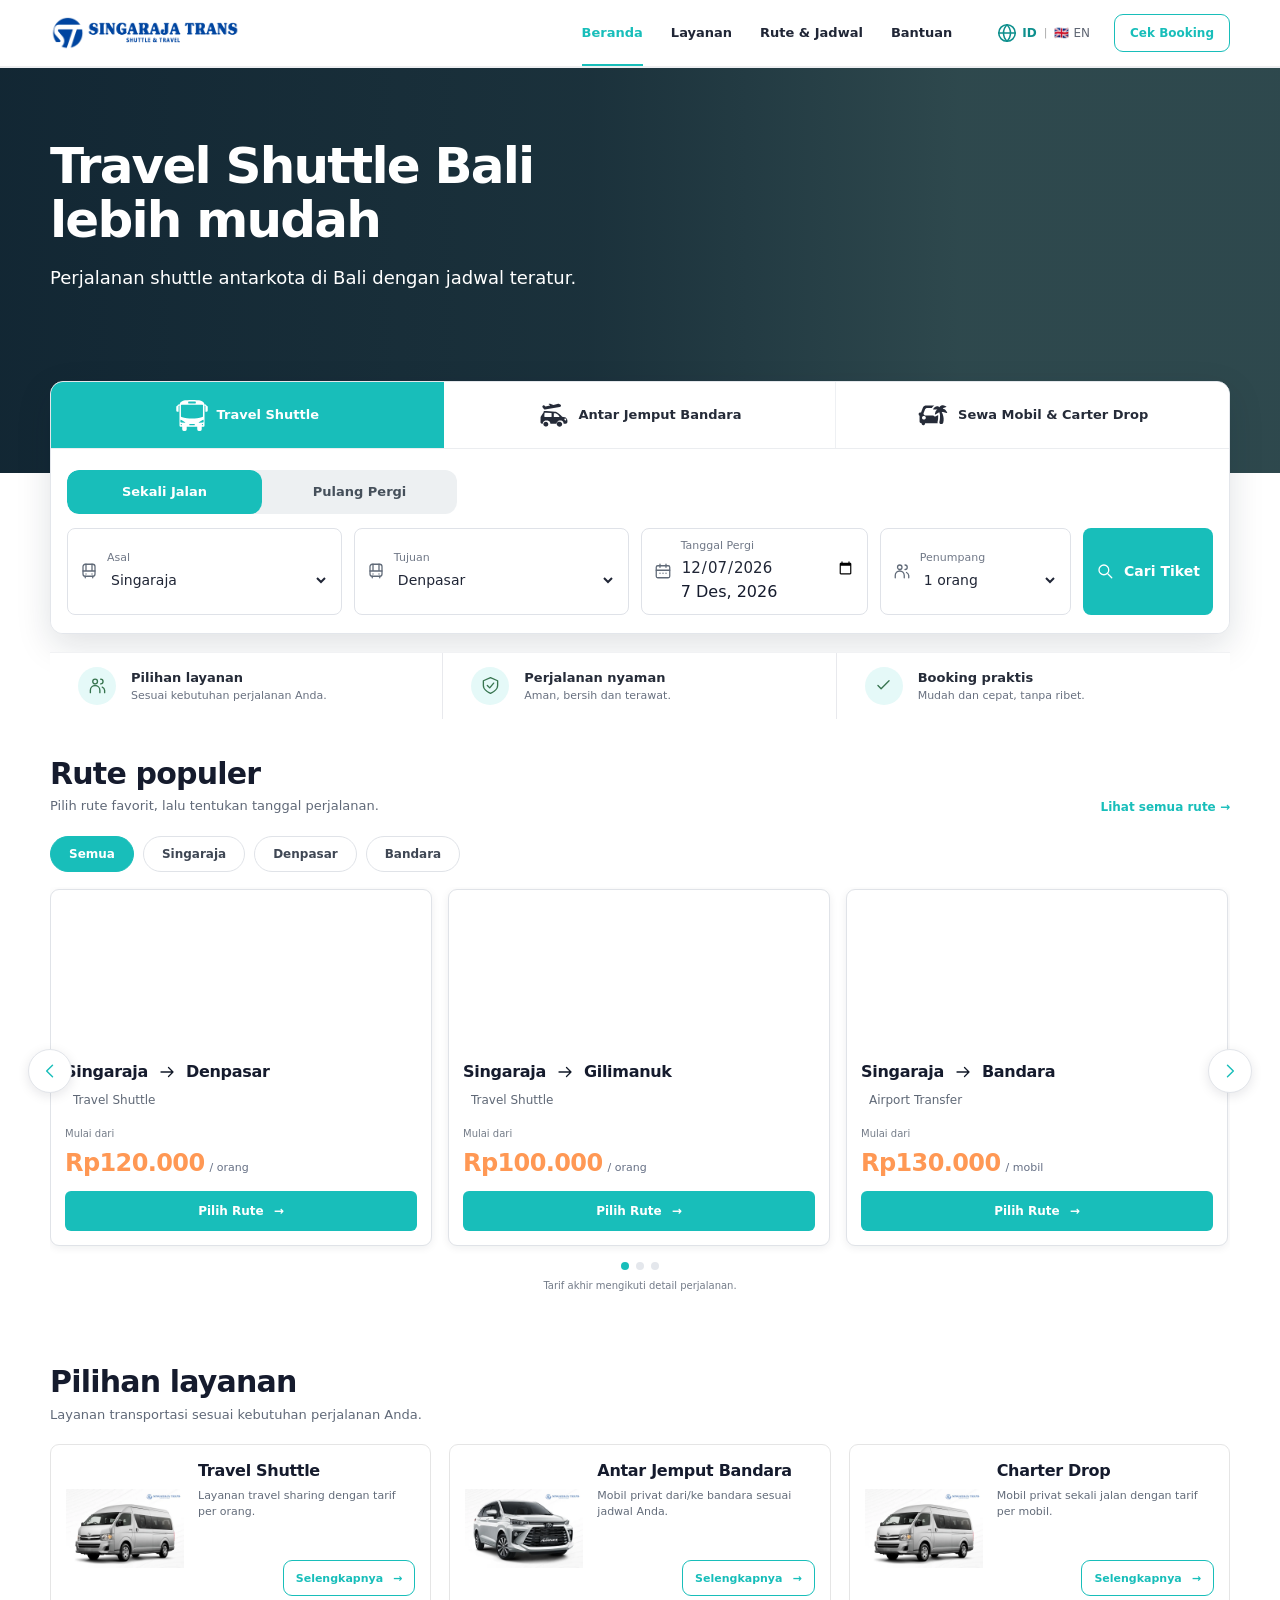
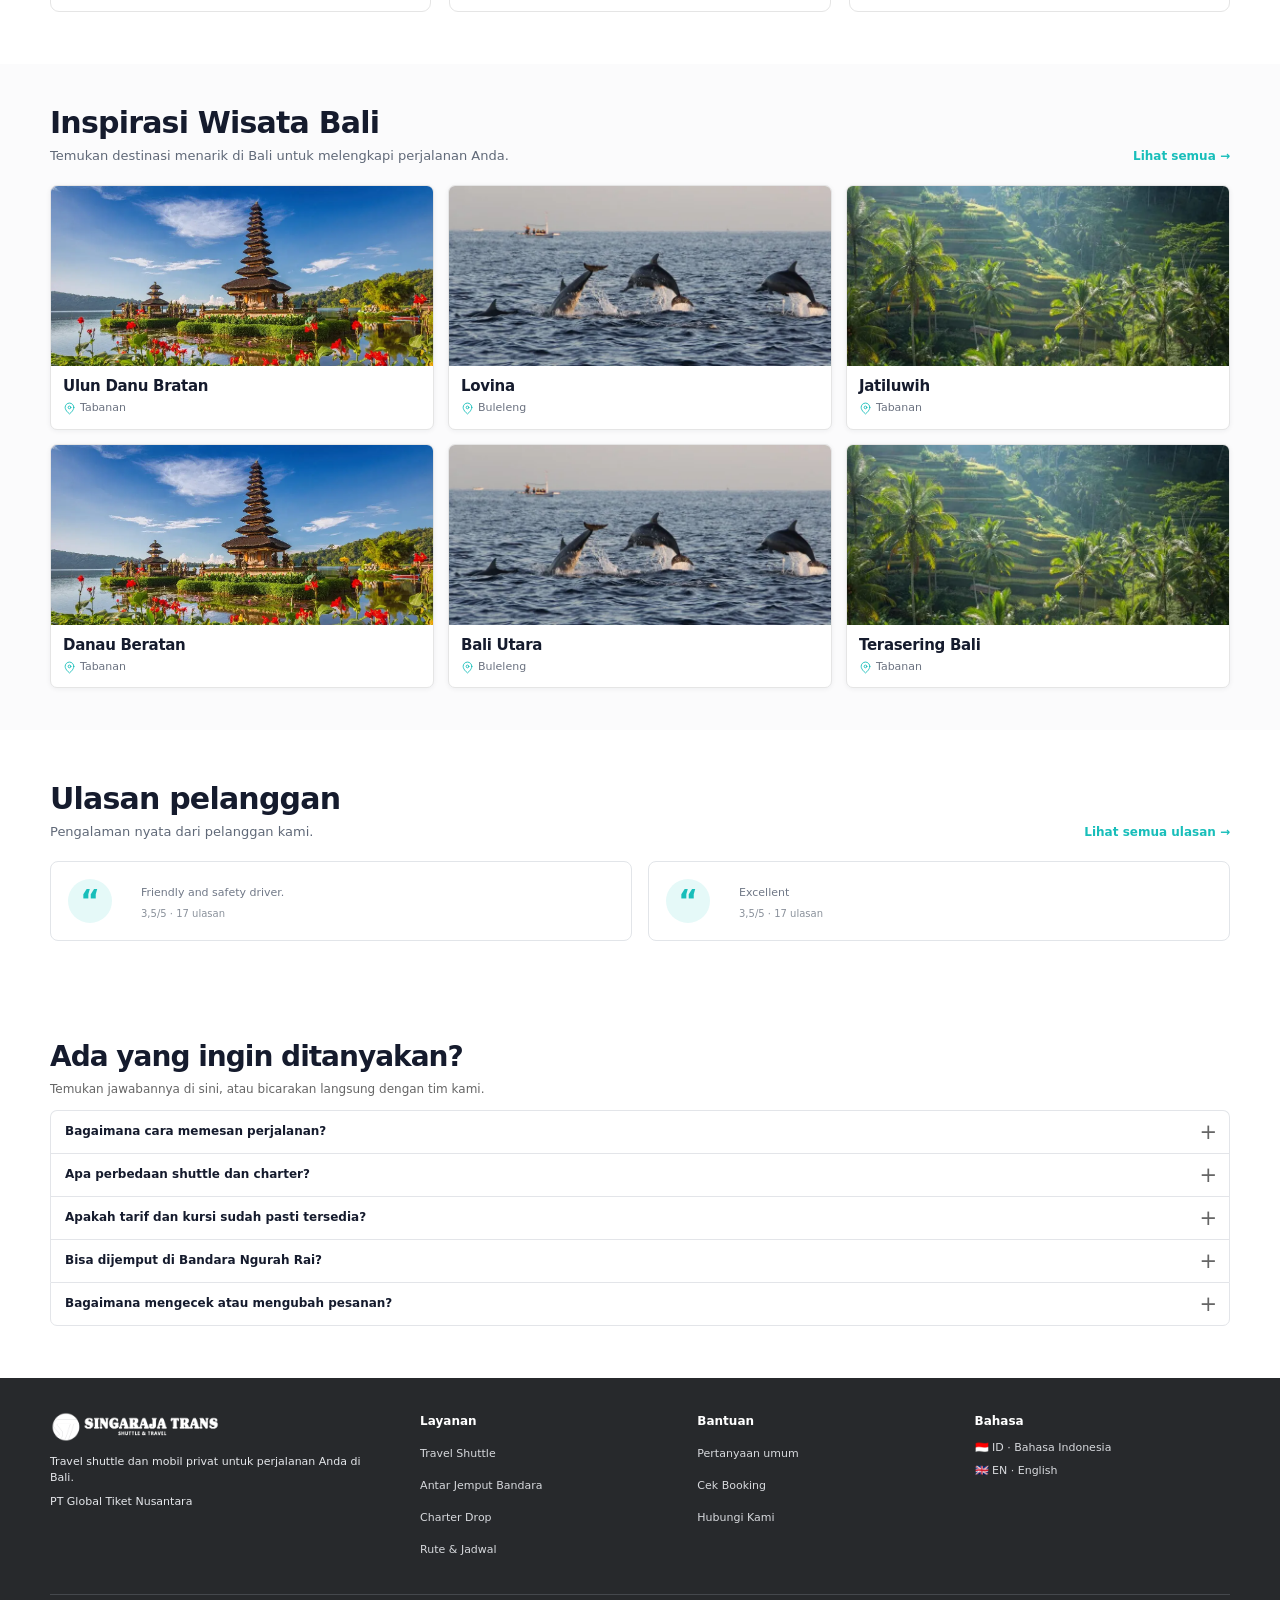
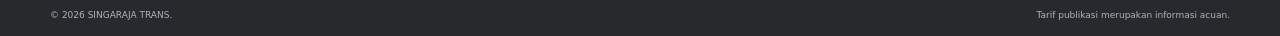
==== commit ad9953d0: "Refresh sea blue palette stylesheet" ====
--- a/index.html
+++ b/index.html
@@ -7,10 +7,11 @@
   <meta name="description" content="Rencanakan perjalanan Bali bersama SINGARAJA TRANS. Travel shuttle, airport transfer, dan charter drop dengan informasi rute dan tarif yang jelas.">
   <link rel="icon" type="image/png" href="assets/images/favicon.png">
   <link rel="manifest" href="manifest.webmanifest">
-  <link rel="stylesheet" href="https://fonts.googleapis.com/css2?family=Material+Symbols+Rounded:opsz,wght,FILL,GRAD@20..48,100..700,0..1,-50..200&display=block">
-  <link rel="stylesheet" href="assets/style.css?v=mobile-approved-top-redesign-1"><script src="assets/core.js?v=core-ui-2" defer></script><script src="assets/ui.js?v=cards-local-favorites-4" defer></script><script src="assets/booking.js?v=mobile-product-contact-removed-1" defer></script><script src="assets/mobile-header.js?v=mobile-exact-parity-11" defer></script><script src="assets/mobile-bottom-nav.js?v=ios-native-scroll-1" defer></script>
+  <link rel="stylesheet" href="assets/style.css?v=sea-blue-orange-1"><script src="assets/core.js?v=core-ui-2" defer></script><script src="assets/ui.js?v=cards-local-favorites-4" defer></script><script src="assets/booking.js?v=reference-mobile-2" defer></script><script src="assets/mobile-bottom-nav.js?v=reference-nav-1" defer></script>
+<link rel="stylesheet" href="assets/mobile-reference.css?v=1">
+<script src="assets/mobile-home-v2.js?v=reference-turquoise-1" defer></script>
 <style media="(max-width:767px)">/* Preserve mobile page colors when Chrome applies Auto Dark Theme. Browser chrome remains OS-controlled. */:root{color-scheme:only light}#trip-mode label::before,#trip-mode label::after,#trip-mode label:has(input:checked)::before,#trip-mode label:has(input:checked)::after{content:none!important;display:none!important}#trip-mode label{gap:0!important}</style></head>
-<body>
+<body class="home-mobile-v2">
 <a class="skip-link" href="#main" data-en="Skip to content">Langsung ke konten</a>
 <svg class="svg-defs" xmlns="http://www.w3.org/2000/svg" aria-hidden="true"><defs>
 <symbol id="bus-clean" viewBox="0 0 24 24"><rect x="5" y="3" width="14" height="17" rx="3"/><path d="M5 11h14M8 15h2m4 0h2M8 20v2m8-2v2M8 6h8"/></symbol>
@@ -52,8 +53,17 @@
 <symbol id="bottom-location-filled-icon" viewBox="0 0 24 24"><path fill="currentColor" stroke="none" d="M20.891 2.006l.106 -.006l.13 .008l.09 .016l.123 .035l.107 .046l.1 .057l.09 .067l.082 .075l.052 .059l.082 .116l.052 .096c.047 .1 .077 .206 .09 .316l.005 .106c0 .075 -.008 .149 -.024 .22l-.035 .123l-6.532 18.077a1.55 1.55 0 0 1 -1.409 .903a1.547 1.547 0 0 1 -1.329 -.747l-.065 -.127l-3.352 -6.702l-6.67 -3.336a1.55 1.55 0 0 1 -.898 -1.259l-.006 -.149c0 -.56 .301 -1.072 .841 -1.37l.14 -.07l18.017 -6.506l.106 -.03l.108 -.018z"/></symbol>
 <symbol id="bottom-ticket-filled-icon" viewBox="0 0 24 24"><path fill="currentColor" stroke="none" d="M14 4v2a1 1 0 0 0 2 0v-2h3a3 3 0 0 1 3 3v3a1 1 0 0 1 -.883 .993l-.117 .007a1 1 0 0 0 -.117 1.993l.117 .007a1 1 0 0 1 1 1v3a3 3 0 0 1 -3 3h-3v-2a1 1 0 0 0 -.883 -.993l-.117 -.007a1 1 0 0 0 -1 1v2h-9a3 3 0 0 1 -3 -3v-3a1 1 0 0 1 .883 -.993l.117 -.007a1 1 0 0 0 .117 -1.993l-.117 -.007a1 1 0 0 1 -1 -1v-3a2.995 2.995 0 0 1 2.727 -2.985l.222 -.014zm1 6a1 1 0 0 0 -1 1v2a1 1 0 0 0 2 0v-2a1 1 0 0 0 -1 -1"/></symbol>
 <symbol id="bottom-mood-smile-filled-icon" viewBox="0 0 24 24"><path fill="currentColor" stroke="none" d="M17 3.34a10 10 0 1 1 -14.995 8.984l-.005 -.324l.005 -.324a10 10 0 0 1 14.995 -8.336zm-1.8 10.946a1 1 0 0 0 -1.414 .014a2.5 2.5 0 0 1 -3.572 0a1 1 0 0 0 -1.428 1.4a4.5 4.5 0 0 0 6.428 0a1 1 0 0 0 -.014 -1.414zm-6.19 -5.286l-.127 .007a1 1 0 0 0 .117 1.993l.127 -.007a1 1 0 0 0 -.117 -1.993zm6 0l-.127 .007a1 1 0 0 0 .117 1.993l.127 -.007a1 1 0 0 0 -.117 -1.993z"/></symbol>
+<symbol id="reference-heart" viewBox="0 0 24 24"><path fill="currentColor" stroke="none" d="M20.8 4.6a5.5 5.5 0 0 0-7.8 0L12 5.7l-1.1-1.1a5.5 5.5 0 0 0-7.8 7.8L12 21l8.8-8.6a5.5 5.5 0 0 0 0-7.8Z"/></symbol>
+<symbol id="reference-person" viewBox="0 0 24 24"><circle fill="currentColor" stroke="none" cx="12" cy="7" r="4"/><path fill="currentColor" stroke="none" d="M4 22v-3a8 8 0 0 1 16 0v3Z"/></symbol>
+<symbol id="reference-trips" viewBox="0 0 24 24"><path d="M8 7V5a2 2 0 0 1 2-2h4a2 2 0 0 1 2 2v2"/><rect x="3" y="7" width="18" height="14" rx="3" fill="currentColor" stroke="none"/><path d="M3 12c6 4 12 4 18 0" stroke="white"/><path d="M10 13h4v3h-4Z" fill="white" stroke="none"/></symbol>
 </defs></svg>
 <header id="header">
+  <div class="reference-only reference-header">
+    <div class="reference-location"><span data-en="Location">Lokasi</span><strong><svg aria-hidden="true"><use href="#pin"/></svg>Bali, Indonesia <span aria-hidden="true">⌄</span></strong></div>
+    <button class="reference-notification" type="button" data-check-booking aria-label="Cek booking"><svg viewBox="0 0 24 24" aria-hidden="true"><path d="M18 8a6 6 0 0 0-12 0c0 7-3 7-3 9h18c0-2-3-2-3-9M10 21h4"/></svg></button>
+    <a class="reference-search" href="#pesan"><svg aria-hidden="true"><use href="#search"/></svg><span data-en="Search routes, travel and more...">Cari rute, travel dan lainnya...</span></a>
+    <button class="reference-filter" type="button" aria-label="Buka pencarian perjalanan" aria-controls="search-panel" aria-expanded="false"><svg viewBox="0 0 24 24" aria-hidden="true"><path d="M3 7h10m4 0h4M3 17h4m4 0h10"/><circle cx="15" cy="7" r="2"/><circle cx="9" cy="17" r="2"/></svg></button>
+  </div>
   <div class="nav-wrap"><div class="container nav-inner">
     <a href="#" class="brand" aria-label="SINGARAJA TRANS — Beranda"><img src="assets/images/logo.png" width="848" height="150" alt="SINGARAJA TRANS"></a>
     <nav id="navigation" aria-label="Menu utama">
@@ -103,14 +113,16 @@
 <main id="main">
  <section class="hero" aria-labelledby="hero-title">
   <div class="container hero-content">
+    <span class="home-v2-only hero-kicker" data-en="EXPLORE BALI WITH US">JELAJAHI BALI BERSAMA KAMI</span>
     <h1 id="hero-title" data-en="Bali journeys,<br><span class=&quot;hero-accent&quot;>made easier.</span>">Pesan perjalanan Bali<br><span class="hero-accent">lebih mudah</span></h1>
     <p id="hero-subtitle">Perjalanan shuttle antarkota di Bali dengan jadwal teratur.</p>
   </div>
 </section>
  <div class="container booking-container" id="pesan">
  <section class="booking-widget" aria-label="Pencarian perjalanan">
+ <h2 class="home-v2-only home-services-title" data-en="Your journey, your way">Layanan perjalanan</h2>
  <div class="service-tabs" role="tablist" aria-label="Layanan perjalanan"><button role="tab" id="tab-shuttle" aria-controls="search-panel" aria-selected="true" tabindex="0" data-service="shuttle"><span class="service-tab-icons service-svg-icon service-shuttle-svg" aria-hidden="true"></span><span>Travel Shuttle</span></button><button role="tab" id="tab-airport" aria-controls="search-panel" aria-selected="false" tabindex="-1" data-service="airport"><span class="service-tab-icons service-svg-icon service-airport-svg" aria-hidden="true"></span><span data-en="Airport Transfer">Antar Jemput Bandara</span></button><button role="tab" id="tab-charter" aria-controls="search-panel" aria-selected="false" tabindex="-1" data-service="charter"><span class="service-tab-icons service-svg-icon service-car-svg" aria-hidden="true"></span><span data-en="Car Rental & Charter Drop">Sewa Mobil & Carter Drop</span></button><button class="mobile-service" role="tab" id="tab-motor" aria-controls="search-panel" aria-selected="false" tabindex="-1" data-service="motor"><span class="service-tab-icons service-svg-icon service-motor-svg" aria-hidden="true"></span><span data-en="Motorbike Rental">Sewa Motor</span></button></div>
- <div id="search-panel" role="tabpanel" aria-labelledby="tab-shuttle"><form id="search-form" novalidate>
+ <div id="search-panel" role="tabpanel" aria-labelledby="tab-shuttle"><div class="reference-only reference-booking-heading"><h2 data-en="Plan your journey">Rencanakan perjalanan</h2><button type="button" data-close-home-booking aria-label="Tutup pencarian"><svg aria-hidden="true"><use href="#close"/></svg></button></div><form id="search-form" novalidate>
  <div class="trip-mode" id="trip-mode" aria-label="Jenis perjalanan" >
    <label style="list-style:none"><input type="radio" name="tripMode" value="oneway" checked><span class="trip-mode-icon" aria-hidden="true">→</span><span data-en="One Way">Sekali Jalan</span></label>
    <label><input type="radio" name="tripMode" value="roundtrip"><span class="trip-mode-icon" aria-hidden="true"><svg><use href="#circle-arrow-right"/></svg></span><span data-en="Round Trip">Pulang Pergi</span></label>
@@ -170,7 +182,7 @@
  </section>
  <div class="mobile-home-flow">
  <section id="rute" class="section container route-section" aria-labelledby="routes-heading">
-   <div class="section-heading mockup-heading"><div><h2 id="routes-heading"><span class="desktop-copy" data-en="Popular routes">Rute populer</span><span class="mobile-copy" data-en="Customer Favorites">Favorit Pelanggan</span></h2><p><span class="desktop-copy" data-en="Choose a favorite route, then set your travel date.">Pilih rute favorit, lalu tentukan tanggal perjalanan.</span><span class="mobile-copy" data-en="Recommended services for your journey.">Rekomendasi layanan untuk perjalanan Anda.</span></p></div><a class="section-action desktop-copy" href="#pesan" data-en="See all routes →">Lihat semua rute →</a><a class="section-action mobile-copy section-chevron-action route-see-all" href="#pesan" aria-label="Lihat semua rute"><svg aria-hidden="true"><use href="#chevron"/></svg></a></div>
+   <div class="section-heading mockup-heading"><div><h2 id="routes-heading"><span class="desktop-copy" data-en="Popular routes">Rute populer</span><span class="mobile-copy" data-en="Favorite picks">Pilihan Favorit</span></h2><p><span class="desktop-copy" data-en="Choose a favorite route, then set your travel date.">Pilih rute favorit, lalu tentukan tanggal perjalanan.</span><span class="mobile-copy" data-en="Recommended services for your journey.">Rekomendasi layanan untuk perjalanan Anda.</span></p></div><a class="section-action desktop-copy" href="#pesan" data-en="See all routes →">Lihat semua rute →</a><a class="section-action mobile-copy section-chevron-action route-see-all" href="#rute" data-reference-all aria-expanded="false" aria-label="Lihat semua rute"><span data-en="See all">Lihat semua</span></a></div>
    <div class="route-filters" aria-label="Filter rute">
      <button type="button" class="active" data-route-filter="all" data-en="All">Semua</button>
      <button type="button" data-route-filter="Singaraja">Singaraja</button>
@@ -192,6 +204,21 @@
    </div>
    <div class="route-dots" aria-hidden="true"><span class="active"></span><span></span><span></span></div>
    <p class="caption" data-en="Final fares follow the selected trip details.">Tarif akhir mengikuti detail perjalanan.</p>
+ </section>
+
+ <section class="home-v2-only home-recommendation section container" aria-labelledby="recommendation-heading">
+   <a class="home-recommendation-card" href="#wisata">
+     <div><span class="home-eyebrow" data-en="A LITTLE INSPIRATION">INSPIRASI PERJALANAN</span><h2 id="recommendation-heading" data-en="Take a little break.<br>Discover more of Bali.">Jeda sejenak.<br>Jelajahi sisi lain Bali.</h2><span class="home-recommendation-link" data-en="Explore destinations →">Jelajahi destinasi →</span></div>
+     <img src="assets/images/lovina.webp" width="600" height="400" alt="Pantai Lovina" loading="lazy">
+   </a>
+ </section>
+ <section class="home-v2-only home-popular section container" aria-labelledby="popular-heading">
+   <div class="section-heading"><div><h2 id="popular-heading" data-en="Popular routes">Rute Populer</h2><p data-en="Start planning your next journey.">Temukan perjalanan Anda berikutnya.</p></div><a href="#pesan" class="home-all-link" data-en="See all">Lihat semua</a></div>
+   <div class="home-popular-rail" aria-label="Rute populer">
+     <button type="button" data-home-route="Singaraja|Denpasar"><span class="home-route-icon" aria-hidden="true"><svg><use href="#bus"/></svg></span><strong>Singaraja <span aria-hidden="true">→</span> Denpasar</strong><span class="home-popular-price"></span><span class="home-route-link" data-en="Choose route →">Pilih rute →</span></button>
+     <button type="button" data-home-route="Singaraja|Gilimanuk"><span class="home-route-icon" aria-hidden="true"><svg><use href="#bus"/></svg></span><strong>Singaraja <span aria-hidden="true">→</span> Gilimanuk</strong><span class="home-popular-price"></span><span class="home-route-link" data-en="Choose route →">Pilih rute →</span></button>
+     <button type="button" data-home-route="Denpasar|Karangasem"><span class="home-route-icon" aria-hidden="true"><svg><use href="#bus"/></svg></span><strong>Denpasar <span aria-hidden="true">→</span> Karangasem</strong><span class="home-popular-price"></span><span class="home-route-link" data-en="Choose route →">Pilih rute →</span></button>
+   </div>
  </section>
  <section id="layanan" class="section container service-section" aria-labelledby="services-heading">
    <div class="section-heading mockup-heading"><div><h2 id="services-heading" data-en="Service options">Pilihan layanan</h2><p data-en="Transport services to match your journey.">Layanan transportasi sesuai kebutuhan perjalanan Anda.</p></div></div>
@@ -235,6 +262,7 @@
  <details><summary data-en="How do I check or change a booking?">Bagaimana mengecek atau mengubah pesanan?</summary><p data-en="Use Check Booking with your booking code and the WhatsApp number used to book. Your request is sent to our team for verification. Schedule changes and payment arrangements are confirmed by our team.">Gunakan Cek Booking dengan kode booking dan nomor WhatsApp yang dipakai saat memesan. Permintaan diteruskan ke tim untuk diverifikasi. Perubahan jadwal dan pengaturan pembayaran dikonfirmasi bersama tim kami.</p></details>
  </div></section>
  
+<button class="reference-only reference-language" type="button" data-reference-language>Bahasa Indonesia / English</button>
 </main>
 <nav class="mobile-bottom-nav" aria-label="Navigasi utama mobile">
   <a class="mobile-bottom-item" href="./#main" data-bottom-nav="home" aria-current="page">
@@ -246,17 +274,17 @@
     <span class="mobile-bottom-label" data-en="Explore">Jelajah</span>
   </a>
   <button class="mobile-bottom-item" type="button" data-bottom-nav="trips" data-check-booking>
-    <span class="mobile-bottom-pair" aria-hidden="true"><svg class="bottom-icon-off"><use href="#bottom-ticket-icon"/></svg><svg class="bottom-icon-on"><use href="#bottom-ticket-filled-icon"/></svg></span>
+    <span class="mobile-bottom-pair" aria-hidden="true"><svg class="bottom-icon-off"><use href="#reference-trips"/></svg><svg class="bottom-icon-on"><use href="#reference-trips"/></svg></span>
     <span class="mobile-bottom-label" data-en="Trips">Perjalanan</span>
   </button>
   <button class="mobile-bottom-item" type="button" data-bottom-nav="favorites" aria-disabled="true">
     <span class="mobile-bottom-favorite-icons" aria-hidden="true">
-      <span class="material-symbols-rounded">bookmark_heart</span>
+      <svg aria-hidden="true"><use href="#reference-heart"/></svg>
     </span>
     <span class="mobile-bottom-label" data-en="Favorites">Favorit</span>
   </button>
   <button class="mobile-bottom-item" type="button" data-bottom-nav="account" aria-disabled="true">
-    <span class="mobile-bottom-pair" aria-hidden="true"><svg class="bottom-icon-off"><use href="#bottom-mood-smile-icon"/></svg><svg class="bottom-icon-on"><use href="#bottom-mood-smile-filled-icon"/></svg></span>
+    <span class="mobile-bottom-pair" aria-hidden="true"><svg class="bottom-icon-off"><use href="#reference-person"/></svg><svg class="bottom-icon-on"><use href="#reference-person"/></svg></span>
     <span class="mobile-bottom-label" data-en="Account">Akun</span>
   </button>
   <span class="mobile-bottom-status" role="status" aria-live="polite"></span>
--- a/assets/style.css
+++ b/assets/style.css
@@ -1,5 +1,5 @@
 /* Shared search wordmark outlines are embedded in index.html; license: assets/fonts/LICENSE-DejaVu.txt */
-:root{--red:#c85759;--red-dark:#ae494b;--red-soft:#f9eaea;--text:#303030;--muted:#666;--line:#e5e5e5;--soft:#f7f7f7;--white:#fff;--radius:16px;--shadow:0 8px 32px #2222220b}*{box-sizing:border-box}html{scroll-behavior:smooth;scroll-padding-top:115px}body{margin:0;font:16px/1.5 Inter,ui-sans-serif,system-ui,-apple-system,BlinkMacSystemFont,"Segoe UI",sans-serif;color:var(--text);background:#fff}body.modal-open{overflow:hidden}button,input,select,textarea{font:inherit;color:inherit}button,a,input,select,textarea,summary{-webkit-tap-highlight-color:transparent}button,summary{cursor:pointer}button{border:0;background:none}a{color:inherit;text-decoration:none}img{display:block;max-width:100%}svg{width:22px;height:22px;fill:none;stroke:currentColor;stroke-width:1.7;stroke-linecap:round;stroke-linejoin:round;flex-shrink:0}.svg-defs{position:absolute;width:0;height:0;overflow:hidden}h1,h2,h3,p{margin:0}h2{font-size:30px;line-height:1.3;letter-spacing:-1px;font-weight:720}h3{font-size:18px;line-height:1.4;letter-spacing:-.3px}p{color:var(--muted)}button:focus-visible,a:focus-visible,summary:focus-visible,input:focus-visible,select:focus-visible,textarea:focus-visible,.route-carousel:focus-visible{outline:3px solid var(--red-dark);outline-offset:4px}[hidden]{display:none!important}.container{width:min(1200px,calc(100% - 64px));margin-inline:auto}.button{min-height:46px;display:inline-flex;align-items:center;justify-content:center;gap:10px;padding:12px 22px;border-radius:9px;font-weight:650;font-size:15px;line-height:1.4;text-align:center;transition:background .2s,transform .2s}.button:hover{transform:translateY(-1px)}.primary{background:var(--red-dark);color:white}.primary:hover{background:#963d40}.outline{border:1px solid var(--line);background:white}.outline:hover{border-color:var(--red);background:var(--red-soft)}.light{background:white;color:var(--red-dark)}.icon-button{width:44px;height:44px;display:inline-flex;align-items:center;justify-content:center;border:1px solid var(--line);background:white;border-radius:50%;flex-shrink:0}.icon-button:hover{background:var(--red-soft);border-color:var(--red)}.text-button{min-height:44px;display:inline-flex;align-items:center;gap:10px;padding:8px 0;color:var(--red-dark);font-weight:650;font-size:14px}.text-button:hover{text-decoration:underline;text-underline-offset:4px}.eyebrow{display:block;color:var(--red-dark);font-size:12px;font-weight:750;letter-spacing:1.8px;line-height:1.6;margin-bottom:12px}.section{padding-block:64px}.section-heading{display:flex;justify-content:space-between;align-items:end;gap:24px;margin-bottom:28px}.section-heading p{margin-top:10px}.caption{font-size:12px;margin-top:17px;color:#6b6b6b}.soft-section{background:var(--soft)}.skip-link{position:fixed;top:-100px;left:16px;z-index:50;background:white;padding:12px}.skip-link:focus{top:10px}header{position:sticky;top:0;z-index:20;transition:transform .26s ease;background:white}header.is-hidden{transform:translateY(-100%)}.topbar{background:var(--soft);border-bottom:1px solid #eee;font-size:11px;color:#666}.top-inner{display:flex;justify-content:space-between;align-items:center;min-height:30px}.nav-wrap{border-bottom:1px solid #eee}.nav-inner{height:76px;display:flex;align-items:center;gap:40px}.brand{display:block;flex-shrink:0;width:214px}.brand img{width:100%;height:auto}.nav-inner nav{display:flex;gap:25px;margin-left:auto}.nav-inner nav a{font-size:13px;font-weight:600;display:flex;align-items:center;min-height:44px}.nav-inner nav a:hover{color:var(--red-dark)}.nav-actions{display:flex;align-items:center;gap:20px}.languages{display:flex;align-items:center;gap:3px;font-size:11px}.languages>span{color:#aaa}.languages button{min-height:44px;padding:8px 4px;display:flex;align-items:center;gap:4px;font-size:11px}.languages button[aria-pressed=true]{font-weight:750;color:var(--red-dark)}.languages button:hover{color:var(--red-dark)}.booking-check{font-size:12px;min-height:42px;padding:10px 15px}.mobile-menu{display:none}.hero{position:relative;min-height:460px;background:#314c50;isolation:isolate;color:white;overflow:hidden}.hero-image{position:absolute;inset:0;width:100%;height:100%;object-fit:cover;object-position:center 52%;z-index:-3}.hero-service-visual{position:absolute;top:0;right:0;bottom:0;width:min(58vw,760px);z-index:-2;overflow:hidden;pointer-events:none;-webkit-mask-image:linear-gradient(90deg,transparent 0,#000 23%,#000 100%);mask-image:linear-gradient(90deg,transparent 0,#000 23%,#000 100%)}.hero-service-image{position:absolute;inset:0;width:100%;height:100%;object-fit:cover;object-position:center;opacity:0;transform:scale(1.035) translateX(10px);transition:opacity .38s ease,transform .55s cubic-bezier(.2,.75,.25,1);will-change:opacity,transform}.hero-service-shuttle{object-position:center 58%}.hero-service-shuttle{opacity:.9;transform:scale(1) translateX(0)}body[data-service="airport"] .hero-service-shuttle,body[data-service="charter"] .hero-service-shuttle{opacity:0;transform:scale(1.035) translateX(10px)}body[data-service="airport"] .hero-service-airport,body[data-service="charter"] .hero-service-charter{opacity:.9;transform:scale(1) translateX(0)}.hero:after{content:"";position:absolute;inset:0;background:linear-gradient(90deg,#10242bea 0%,#10242ba6 40%,#10242b15 75%),linear-gradient(0deg,#10242b44,transparent 35%);z-index:-1}.hero-content{padding-block:62px 120px}.hero-eyebrow{color:#fff;opacity:.85;letter-spacing:2px}.hero h1{font-size:49px;line-height:1.13;font-weight:750;letter-spacing:-1.8px;margin-bottom:18px}.hero p{color:#f1f2f2;font-size:15px;line-height:1.7;max-width:490px}.hero-benefits{display:flex;gap:25px;margin-top:28px;font-size:11px;font-weight:550}.hero-benefits>span{display:flex;align-items:center;gap:7px}.hero-benefits svg{width:17px;height:17px}.hero-location{position:absolute;right:max(32px,calc((100vw - 1200px)/2));bottom:100px;display:flex;gap:6px;align-items:center;font-size:11px;color:white}.hero-location svg{width:15px;height:15px}.booking-container{position:relative;z-index:3;margin-top:-72px}.booking-widget{background:white;border:1px solid #e8e8e8;border-radius:18px;box-shadow:0 8px 40px #18212d12;overflow:visible}.service-tabs{display:flex;gap:8px;border-bottom:1px solid var(--line);padding:0 26px;border-radius:18px 18px 0 0;background:#fff}.service-tabs button{display:flex;align-items:center;justify-content:center;gap:9px;min-height:64px;padding:14px 22px;font-size:13px;font-weight:650;border-bottom:3px solid transparent;color:#6d6d6d;margin-bottom:-1px;position:relative}.service-tabs button:hover{color:var(--red-dark)}.service-tabs button[aria-selected=true]{color:var(--red-dark);border-bottom-color:var(--red)}.service-tabs svg{width:23px;height:23px}#search-panel{padding:22px 26px 26px}.form-top{display:flex;justify-content:space-between;gap:16px;font-size:12px;color:var(--muted);margin-bottom:14px}.small-note{font-size:10px;color:#6d6d6d}.search-fields{display:grid;grid-template-columns:1.15fr 1.15fr 1.05fr .95fr .8fr 1.15fr;gap:12px;align-items:stretch}.field{display:flex;align-items:center;gap:9px;border:1px solid #dadada;border-radius:8px;min-width:0;padding:11px 10px;min-height:70px;transition:border-color .2s,box-shadow .2s}.field:hover{border-color:#999}.field:focus-within{border-color:var(--red);box-shadow:0 0 0 3px rgba(200,87,89,.18)}.field>svg{width:18px;height:18px;color:#777}.field>span{display:block;min-width:0;flex:1}.field-label{display:block;font-size:14px;line-height:1.35;color:#737373;margin-bottom:5px;font-weight:500}.field input,.field select{width:100%;min-width:0;display:block;border:0;outline:none;background:transparent;font-size:16px;font-weight:600;height:24px;padding:0;cursor:pointer;color:#303030}.field input:focus-visible,.field select:focus-visible{outline:0}.field input[type=date]{font-size:15px}.field select{appearance:auto}.field option{color:#303030;background:white}.search-button{font-size:12px;padding:12px}.search-button svg{width:18px;height:18px}.form-error{margin-top:15px;color:#a22630;font-size:13px}.booking-footnote{display:flex;align-items:center;gap:25px;margin:15px 12px 0;font-size:12px;color:#666}.booking-footnote>span{display:flex;align-items:center;gap:6px}.booking-footnote svg{width:14px;height:14px;color:#37744f}.booking-footnote a{margin-left:auto}.booking-footnote a:hover{color:var(--red-dark)}.carousel-controls{display:flex;gap:8px;opacity:0;transition:opacity .2s}.section:has(.route-carousel):hover .carousel-controls,.section:has(.route-carousel):focus-within .carousel-controls{opacity:1}.previous svg{transform:rotate(180deg)}.route-carousel{display:grid;grid-auto-flow:column;grid-auto-columns:calc((100% - 48px)/4);gap:16px;overflow-x:auto;scroll-snap-type:x mandatory;scrollbar-width:thin;scrollbar-color:#ddd transparent;padding:4px 2px 14px}.route-card{display:flex;flex-direction:column;scroll-snap-align:start;border:1px solid var(--line);border-radius:12px;padding:22px;background:white;transition:transform .2s,box-shadow .2s}.route-card:hover{transform:translateY(-3px);box-shadow:var(--shadow);border-color:#d6babc}.route-icon{width:40px;height:40px;display:grid;place-items:center;background:var(--red-soft);color:var(--red-dark);border-radius:11px;margin-bottom:20px}.route-path{display:flex;gap:10px;align-items:center;font-weight:650;font-size:16px;flex-wrap:wrap;line-height:1.6}.route-path svg{width:17px;color:#999}.route-card .route-note{font-size:10px;margin-top:5px;margin-bottom:20px}.route-price{border-top:1px solid #eee;margin-top:auto;padding-top:15px;display:flex;align-items:end;justify-content:space-between;gap:6px}.route-price small{display:block;font-size:10px;color:#666}.route-price strong{font-size:20px;letter-spacing:-.5px;line-height:1.3;color:var(--red-dark)}.route-price .text-button{font-size:11px;min-height:44px;gap:4px}.route-price svg{width:16px}.service-grid{display:grid;grid-template-columns:repeat(3,1fr);gap:24px}.service-card{background:white;border:1px solid var(--line);border-radius:12px;padding:28px}.service-icon{display:grid;place-items:center;width:48px;height:48px;border-radius:12px;background:var(--red-soft);color:var(--red-dark);margin-bottom:22px}.service-icon svg{width:25px;height:25px}.service-card p{font-size:14px;margin-top:10px;margin-bottom:16px;max-width:300px}.service-card .text-button{gap:16px}.about-section{display:grid;grid-template-columns:1fr 1fr;gap:70px;align-items:center;padding-block:80px}.fleet-photo{position:relative;background:#f7f7f7;border-radius:16px;overflow:hidden;border:1px solid #eee}.fleet-photo img{width:100%;height:auto}.photo-label{position:absolute;bottom:18px;left:18px;background:#fff;padding:8px 12px;border-radius:6px;font-size:10px;color:#666;border:1px solid #eee}.about-copy>p{margin:18px 0 25px;font-size:14px}.about-point{display:flex;gap:15px;margin-top:20px}.about-point>svg{color:var(--red-dark);width:21px;height:21px;margin-top:4px}.about-point h3{font-size:14px}.about-point p{font-size:12px;margin-top:4px}.destination-grid{display:grid;grid-template-columns:repeat(3,1fr);gap:24px}.destination-card{display:block;background:white;overflow:hidden;border-radius:12px;border:1px solid var(--line);transition:transform .2s}.destination-card:hover{transform:translateY(-4px)}.destination-card>img{width:100%;height:210px;object-fit:cover;transition:transform .3s}.destination-card:hover>img{transform:scale(1.03)}.destination-card>div{padding:22px}.place-label{font-size:9px;letter-spacing:1.2px;color:#777;font-weight:650}.destination-card h3{margin-top:7px;font-size:19px;display:flex;justify-content:space-between;gap:10px}.destination-card h3 span{font-weight:400;color:var(--red-dark)}.destination-card p{font-size:14px;margin-top:8px}.reviews-section{display:flex;align-items:center;justify-content:space-between;gap:60px;border-bottom:1px solid var(--line)}.reviews-section p{max-width:650px;font-size:16px;margin-top:12px}.reviews-section .button{flex-shrink:0}.faq-section{display:grid;grid-template-columns:1fr 1.5fr;gap:80px}.faq-intro>p{font-size:13px;max-width:300px;margin-top:14px}.faq-intro>.text-button{margin-top:18px}.faq-list details{border-bottom:1px solid var(--line)}summary{list-style:none}summary::-webkit-details-marker{display:none}.faq-list summary{padding:20px 36px 20px 0;font-size:14px;font-weight:600;position:relative;min-height:60px}.faq-list summary:after{content:"+";position:absolute;right:2px;font-size:21px;top:13px;font-weight:400;color:#666}.faq-list details[open] summary:after{content:"−"}.faq-list details p{padding:0 30px 20px 0;font-size:13px}.help-banner{background:var(--red-dark);color:white;display:flex;justify-content:space-between;align-items:center;gap:30px;padding:35px 40px;border-radius:15px;margin-top:8px;margin-bottom:70px}.help-banner h2{font-size:25px;letter-spacing:-.5px}.help-banner p{color:#fff;opacity:.9;font-size:13px;margin-top:7px}.help-banner .button{flex-shrink:0}.footer-wave{position:absolute;width:100%;height:35px;top:-34px;stroke:none}footer{position:relative;background:#f5f5f5;padding-top:48px}.footer-grid{display:grid;grid-template-columns:1.6fr 1fr 1fr 1.2fr;gap:50px;padding-bottom:40px}.footer-brand>img{width:215px;height:auto;margin-bottom:20px}.footer-brand p,.footer-brand>span{font-size:11px}.footer-brand address{font-size:12px;font-style:normal;color:#666;margin-top:14px}.footer-brand>a{display:block;font-size:12px;min-height:32px;padding-top:6px;overflow-wrap:anywhere}.footer-group summary{font-size:13px;font-weight:700;padding-block:4px 15px;pointer-events:none}.footer-group>div{display:flex;flex-direction:column;align-items:start;gap:4px}.footer-group a,.footer-link{font-size:12px;color:#666;min-height:32px;display:flex;align-items:center;padding:0;text-align:left}.footer-group a:hover,.footer-link:hover,.footer-brand>a:hover{color:var(--red-dark)}.footer-bottom{border-top:1px solid #ddd;padding-block:20px;display:flex;justify-content:space-between;gap:20px;font-size:10px;color:#666}.floating-chat{position:fixed;bottom:24px;right:24px;z-index:12;width:50px;height:50px;display:grid;place-items:center;background:#246e45;border:2px solid white;color:white;border-radius:50%;box-shadow:0 4px 18px #0002}.floating-chat:hover{background:#185633}.floating-chat.is-over-booking{visibility:hidden;pointer-events:none}.floating-chat svg{width:25px;height:25px}dialog{position:fixed;inset:20px auto auto 50%;transform:translateX(-50%);margin:0;overflow-y:auto;border:1px solid var(--line);border-radius:17px;padding:0;width:min(600px,calc(100% - 32px));max-height:calc(100dvh - 40px);box-shadow:0 24px 90px #0003;color:var(--text)}dialog::backdrop{background:#18212b80;backdrop-filter:blur(3px)}.dialog-header{display:flex;align-items:center;justify-content:space-between;gap:20px;padding:22px 26px;border-bottom:1px solid var(--line);position:sticky;top:0;background:white;z-index:1}.dialog-header .eyebrow{font-size:9px;margin-bottom:5px}.dialog-header h2{font-size:23px;letter-spacing:-.5px}.dialog-header .icon-button{width:40px;height:40px}.dialog-body{padding:24px 26px}.dialog-body>p{font-size:13px;margin-bottom:20px}.steps{display:flex;gap:20px;font-size:11px;color:#6d6d6d;margin-bottom:16px}.steps .current{color:var(--red-dark);font-weight:700}.trip-summary{padding:17px;background:var(--soft);border:1px solid var(--line);border-radius:9px;margin-bottom:20px;font-size:13px}.trip-summary strong{display:block;margin-bottom:5px}.trip-summary p{font-size:12px}.detail-fields{display:grid;gap:17px;margin-bottom:22px}.detail-fields label{display:block;font-size:12px;font-weight:600}.detail-fields label>span{display:block;margin-bottom:6px}.detail-fields input,.detail-fields textarea{width:100%;padding:12px;border:1px solid #ccc;border-radius:7px;background:white;font-size:15px;font-weight:400}.detail-fields textarea{resize:vertical;min-height:70px}.full{width:100%}.review-list{margin:0 0 20px}.review-list>div{display:grid;grid-template-columns:1fr 2fr;gap:20px;padding:12px 0;border-bottom:1px solid var(--line);font-size:12px}.review-list dt{color:#666}.review-list dd{margin:0;overflow-wrap:anywhere;white-space:pre-wrap}.notice{padding:14px 17px;border-radius:8px;background:#f7f7f7;border:1px solid var(--line);font-size:12px;margin-bottom:22px}.review-actions{display:grid;gap:8px}#results{position:relative;z-index:1;scroll-margin-top:100px;margin-top:30px;padding-top:36px;border-top:1px solid var(--line)}.results-page main>:not(#results){display:none!important}.results-page #results{display:block!important;margin-top:0;padding-top:56px;min-height:calc(100vh - 190px);border-top:0}.results-page .floating-chat{display:none}.result-list{display:grid;gap:16px}.result-status{display:inline-flex;align-items:center;min-height:24px;padding:3px 8px;margin-bottom:8px;border-radius:999px;background:var(--red-soft);color:var(--red-dark);font-size:10px;font-weight:700;letter-spacing:.15px}.result-card{display:flex;align-items:center;gap:30px;padding:24px;border:1px solid var(--line);border-radius:12px;box-shadow:0 4px 20px #00000003}.result-card>img{width:145px;height:auto;aspect-ratio:1.5;object-fit:contain;background:#f7f7f7;border-radius:9px}.result-details{flex:1;min-width:0}.result-details h3{font-size:17px}.result-details p{font-size:12px;margin-top:5px}.result-schedule{font-size:22px;font-weight:650}.result-price{text-align:right}.result-price strong{font-size:24px;display:block;color:var(--red-dark);letter-spacing:-.5px}.result-price small{font-size:10px;color:#666;display:block;margin-bottom:10px}.empty-results{padding:35px;text-align:center;background:var(--soft);border-radius:12px}.empty-results h3{margin-bottom:10px}.empty-results .button{margin-top:20px}.noscript{background:#fff0d7;color:#303030;padding:20px;position:fixed;bottom:0;z-index:30;width:100%}
+:root{--red:#18beba;--red-dark:#0d8f8d;--red-soft:#e5f9f8;--text:#303030;--muted:#666;--line:#e5e5e5;--soft:#f7f7f7;--white:#fff;--radius:16px;--shadow:0 8px 32px #2222220b}*{box-sizing:border-box}html{scroll-behavior:smooth;scroll-padding-top:115px}body{margin:0;font:16px/1.5 Inter,ui-sans-serif,system-ui,-apple-system,BlinkMacSystemFont,"Segoe UI",sans-serif;color:var(--text);background:#fff}body.modal-open{overflow:hidden}button,input,select,textarea{font:inherit;color:inherit}button,a,input,select,textarea,summary{-webkit-tap-highlight-color:transparent}button,summary{cursor:pointer}button{border:0;background:none}a{color:inherit;text-decoration:none}img{display:block;max-width:100%}svg{width:22px;height:22px;fill:none;stroke:currentColor;stroke-width:1.7;stroke-linecap:round;stroke-linejoin:round;flex-shrink:0}.svg-defs{position:absolute;width:0;height:0;overflow:hidden}h1,h2,h3,p{margin:0}h2{font-size:30px;line-height:1.3;letter-spacing:-1px;font-weight:720}h3{font-size:18px;line-height:1.4;letter-spacing:-.3px}p{color:var(--muted)}button:focus-visible,a:focus-visible,summary:focus-visible,input:focus-visible,select:focus-visible,textarea:focus-visible,.route-carousel:focus-visible{outline:3px solid var(--red-dark);outline-offset:4px}[hidden]{display:none!important}.container{width:min(1200px,calc(100% - 64px));margin-inline:auto}.button{min-height:46px;display:inline-flex;align-items:center;justify-content:center;gap:10px;padding:12px 22px;border-radius:9px;font-weight:650;font-size:15px;line-height:1.4;text-align:center;transition:background .2s,transform .2s}.button:hover{transform:translateY(-1px)}.primary{background:var(--red-dark);color:white}.primary:hover{background:#087b79}.outline{border:1px solid var(--line);background:white}.outline:hover{border-color:var(--red);background:var(--red-soft)}.light{background:white;color:var(--red-dark)}.icon-button{width:44px;height:44px;display:inline-flex;align-items:center;justify-content:center;border:1px solid var(--line);background:white;border-radius:50%;flex-shrink:0}.icon-button:hover{background:var(--red-soft);border-color:var(--red)}.text-button{min-height:44px;display:inline-flex;align-items:center;gap:10px;padding:8px 0;color:var(--red-dark);font-weight:650;font-size:14px}.text-button:hover{text-decoration:underline;text-underline-offset:4px}.eyebrow{display:block;color:var(--red-dark);font-size:12px;font-weight:750;letter-spacing:1.8px;line-height:1.6;margin-bottom:12px}.section{padding-block:64px}.section-heading{display:flex;justify-content:space-between;align-items:end;gap:24px;margin-bottom:28px}.section-heading p{margin-top:10px}.caption{font-size:12px;margin-top:17px;color:#6b6b6b}.soft-section{background:var(--soft)}.skip-link{position:fixed;top:-100px;left:16px;z-index:50;background:white;padding:12px}.skip-link:focus{top:10px}header{position:sticky;top:0;z-index:20;transition:transform .26s ease;background:white}header.is-hidden{transform:translateY(-100%)}.topbar{background:var(--soft);border-bottom:1px solid #eee;font-size:11px;color:#666}.top-inner{display:flex;justify-content:space-between;align-items:center;min-height:30px}.nav-wrap{border-bottom:1px solid #eee}.nav-inner{height:76px;display:flex;align-items:center;gap:40px}.brand{display:block;flex-shrink:0;width:214px}.brand img{width:100%;height:auto}.nav-inner nav{display:flex;gap:25px;margin-left:auto}.nav-inner nav a{font-size:13px;font-weight:600;display:flex;align-items:center;min-height:44px}.nav-inner nav a:hover{color:var(--red-dark)}.nav-actions{display:flex;align-items:center;gap:20px}.languages{display:flex;align-items:center;gap:3px;font-size:11px}.languages>span{color:#aaa}.languages button{min-height:44px;padding:8px 4px;display:flex;align-items:center;gap:4px;font-size:11px}.languages button[aria-pressed=true]{font-weight:750;color:var(--red-dark)}.languages button:hover{color:var(--red-dark)}.booking-check{font-size:12px;min-height:42px;padding:10px 15px}.mobile-menu{display:none}.hero{position:relative;min-height:460px;background:#314c50;isolation:isolate;color:white;overflow:hidden}.hero-image{position:absolute;inset:0;width:100%;height:100%;object-fit:cover;object-position:center 52%;z-index:-3}.hero-service-visual{position:absolute;top:0;right:0;bottom:0;width:min(58vw,760px);z-index:-2;overflow:hidden;pointer-events:none;-webkit-mask-image:linear-gradient(90deg,transparent 0,#000 23%,#000 100%);mask-image:linear-gradient(90deg,transparent 0,#000 23%,#000 100%)}.hero-service-image{position:absolute;inset:0;width:100%;height:100%;object-fit:cover;object-position:center;opacity:0;transform:scale(1.035) translateX(10px);transition:opacity .38s ease,transform .55s cubic-bezier(.2,.75,.25,1);will-change:opacity,transform}.hero-service-shuttle{object-position:center 58%}.hero-service-shuttle{opacity:.9;transform:scale(1) translateX(0)}body[data-service="airport"] .hero-service-shuttle,body[data-service="charter"] .hero-service-shuttle{opacity:0;transform:scale(1.035) translateX(10px)}body[data-service="airport"] .hero-service-airport,body[data-service="charter"] .hero-service-charter{opacity:.9;transform:scale(1) translateX(0)}.hero:after{content:"";position:absolute;inset:0;background:linear-gradient(90deg,#10242bea 0%,#10242ba6 40%,#10242b15 75%),linear-gradient(0deg,#10242b44,transparent 35%);z-index:-1}.hero-content{padding-block:62px 120px}.hero-eyebrow{color:#fff;opacity:.85;letter-spacing:2px}.hero h1{font-size:49px;line-height:1.13;font-weight:750;letter-spacing:-1.8px;margin-bottom:18px}.hero p{color:#f1f2f2;font-size:15px;line-height:1.7;max-width:490px}.hero-benefits{display:flex;gap:25px;margin-top:28px;font-size:11px;font-weight:550}.hero-benefits>span{display:flex;align-items:center;gap:7px}.hero-benefits svg{width:17px;height:17px}.hero-location{position:absolute;right:max(32px,calc((100vw - 1200px)/2));bottom:100px;display:flex;gap:6px;align-items:center;font-size:11px;color:white}.hero-location svg{width:15px;height:15px}.booking-container{position:relative;z-index:3;margin-top:-72px}.booking-widget{background:white;border:1px solid #e8e8e8;border-radius:18px;box-shadow:0 8px 40px #18212d12;overflow:visible}.service-tabs{display:flex;gap:8px;border-bottom:1px solid var(--line);padding:0 26px;border-radius:18px 18px 0 0;background:#fff}.service-tabs button{display:flex;align-items:center;justify-content:center;gap:9px;min-height:64px;padding:14px 22px;font-size:13px;font-weight:650;border-bottom:3px solid transparent;color:#6d6d6d;margin-bottom:-1px;position:relative}.service-tabs button:hover{color:var(--red-dark)}.service-tabs button[aria-selected=true]{color:var(--red-dark);border-bottom-color:var(--red)}.service-tabs svg{width:23px;height:23px}#search-panel{padding:22px 26px 26px}.form-top{display:flex;justify-content:space-between;gap:16px;font-size:12px;color:var(--muted);margin-bottom:14px}.small-note{font-size:10px;color:#6d6d6d}.search-fields{display:grid;grid-template-columns:1.15fr 1.15fr 1.05fr .95fr .8fr 1.15fr;gap:12px;align-items:stretch}.field{display:flex;align-items:center;gap:9px;border:1px solid #dadada;border-radius:8px;min-width:0;padding:11px 10px;min-height:70px;transition:border-color .2s,box-shadow .2s}.field:hover{border-color:#999}.field:focus-within{border-color:var(--red);box-shadow:0 0 0 3px rgba(24,190,186,.18)}.field>svg{width:18px;height:18px;color:#777}.field>span{display:block;min-width:0;flex:1}.field-label{display:block;font-size:14px;line-height:1.35;color:#737373;margin-bottom:5px;font-weight:500}.field input,.field select{width:100%;min-width:0;display:block;border:0;outline:none;background:transparent;font-size:16px;font-weight:600;height:24px;padding:0;cursor:pointer;color:#303030}.field input:focus-visible,.field select:focus-visible{outline:0}.field input[type=date]{font-size:15px}.field select{appearance:auto}.field option{color:#303030;background:white}.search-button{font-size:12px;padding:12px}.search-button svg{width:18px;height:18px}.form-error{margin-top:15px;color:#a22630;font-size:13px}.booking-footnote{display:flex;align-items:center;gap:25px;margin:15px 12px 0;font-size:12px;color:#666}.booking-footnote>span{display:flex;align-items:center;gap:6px}.booking-footnote svg{width:14px;height:14px;color:#37744f}.booking-footnote a{margin-left:auto}.booking-footnote a:hover{color:var(--red-dark)}.carousel-controls{display:flex;gap:8px;opacity:0;transition:opacity .2s}.section:has(.route-carousel):hover .carousel-controls,.section:has(.route-carousel):focus-within .carousel-controls{opacity:1}.previous svg{transform:rotate(180deg)}.route-carousel{display:grid;grid-auto-flow:column;grid-auto-columns:calc((100% - 48px)/4);gap:16px;overflow-x:auto;scroll-snap-type:x mandatory;scrollbar-width:thin;scrollbar-color:#ddd transparent;padding:4px 2px 14px}.route-card{display:flex;flex-direction:column;scroll-snap-align:start;border:1px solid var(--line);border-radius:12px;padding:22px;background:white;transition:transform .2s,box-shadow .2s}.route-card:hover{transform:translateY(-3px);box-shadow:var(--shadow);border-color:#d6babc}.route-icon{width:40px;height:40px;display:grid;place-items:center;background:var(--red-soft);color:var(--red-dark);border-radius:11px;margin-bottom:20px}.route-path{display:flex;gap:10px;align-items:center;font-weight:650;font-size:16px;flex-wrap:wrap;line-height:1.6}.route-path svg{width:17px;color:#999}.route-card .route-note{font-size:10px;margin-top:5px;margin-bottom:20px}.route-price{border-top:1px solid #eee;margin-top:auto;padding-top:15px;display:flex;align-items:end;justify-content:space-between;gap:6px}.route-price small{display:block;font-size:10px;color:#666}.route-price strong{font-size:20px;letter-spacing:-.5px;line-height:1.3;color:var(--red-dark)}.route-price .text-button{font-size:11px;min-height:44px;gap:4px}.route-price svg{width:16px}.service-grid{display:grid;grid-template-columns:repeat(3,1fr);gap:24px}.service-card{background:white;border:1px solid var(--line);border-radius:12px;padding:28px}.service-icon{display:grid;place-items:center;width:48px;height:48px;border-radius:12px;background:var(--red-soft);color:var(--red-dark);margin-bottom:22px}.service-icon svg{width:25px;height:25px}.service-card p{font-size:14px;margin-top:10px;margin-bottom:16px;max-width:300px}.service-card .text-button{gap:16px}.about-section{display:grid;grid-template-columns:1fr 1fr;gap:70px;align-items:center;padding-block:80px}.fleet-photo{position:relative;background:#f7f7f7;border-radius:16px;overflow:hidden;border:1px solid #eee}.fleet-photo img{width:100%;height:auto}.photo-label{position:absolute;bottom:18px;left:18px;background:#fff;padding:8px 12px;border-radius:6px;font-size:10px;color:#666;border:1px solid #eee}.about-copy>p{margin:18px 0 25px;font-size:14px}.about-point{display:flex;gap:15px;margin-top:20px}.about-point>svg{color:var(--red-dark);width:21px;height:21px;margin-top:4px}.about-point h3{font-size:14px}.about-point p{font-size:12px;margin-top:4px}.destination-grid{display:grid;grid-template-columns:repeat(3,1fr);gap:24px}.destination-card{display:block;background:white;overflow:hidden;border-radius:12px;border:1px solid var(--line);transition:transform .2s}.destination-card:hover{transform:translateY(-4px)}.destination-card>img{width:100%;height:210px;object-fit:cover;transition:transform .3s}.destination-card:hover>img{transform:scale(1.03)}.destination-card>div{padding:22px}.place-label{font-size:9px;letter-spacing:1.2px;color:#777;font-weight:650}.destination-card h3{margin-top:7px;font-size:19px;display:flex;justify-content:space-between;gap:10px}.destination-card h3 span{font-weight:400;color:var(--red-dark)}.destination-card p{font-size:14px;margin-top:8px}.reviews-section{display:flex;align-items:center;justify-content:space-between;gap:60px;border-bottom:1px solid var(--line)}.reviews-section p{max-width:650px;font-size:16px;margin-top:12px}.reviews-section .button{flex-shrink:0}.faq-section{display:grid;grid-template-columns:1fr 1.5fr;gap:80px}.faq-intro>p{font-size:13px;max-width:300px;margin-top:14px}.faq-intro>.text-button{margin-top:18px}.faq-list details{border-bottom:1px solid var(--line)}summary{list-style:none}summary::-webkit-details-marker{display:none}.faq-list summary{padding:20px 36px 20px 0;font-size:14px;font-weight:600;position:relative;min-height:60px}.faq-list summary:after{content:"+";position:absolute;right:2px;font-size:21px;top:13px;font-weight:400;color:#666}.faq-list details[open] summary:after{content:"−"}.faq-list details p{padding:0 30px 20px 0;font-size:13px}.help-banner{background:var(--red-dark);color:white;display:flex;justify-content:space-between;align-items:center;gap:30px;padding:35px 40px;border-radius:15px;margin-top:8px;margin-bottom:70px}.help-banner h2{font-size:25px;letter-spacing:-.5px}.help-banner p{color:#fff;opacity:.9;font-size:13px;margin-top:7px}.help-banner .button{flex-shrink:0}.footer-wave{position:absolute;width:100%;height:35px;top:-34px;stroke:none}footer{position:relative;background:#f5f5f5;padding-top:48px}.footer-grid{display:grid;grid-template-columns:1.6fr 1fr 1fr 1.2fr;gap:50px;padding-bottom:40px}.footer-brand>img{width:215px;height:auto;margin-bottom:20px}.footer-brand p,.footer-brand>span{font-size:11px}.footer-brand address{font-size:12px;font-style:normal;color:#666;margin-top:14px}.footer-brand>a{display:block;font-size:12px;min-height:32px;padding-top:6px;overflow-wrap:anywhere}.footer-group summary{font-size:13px;font-weight:700;padding-block:4px 15px;pointer-events:none}.footer-group>div{display:flex;flex-direction:column;align-items:start;gap:4px}.footer-group a,.footer-link{font-size:12px;color:#666;min-height:32px;display:flex;align-items:center;padding:0;text-align:left}.footer-group a:hover,.footer-link:hover,.footer-brand>a:hover{color:var(--red-dark)}.footer-bottom{border-top:1px solid #ddd;padding-block:20px;display:flex;justify-content:space-between;gap:20px;font-size:10px;color:#666}.floating-chat{position:fixed;bottom:24px;right:24px;z-index:12;width:50px;height:50px;display:grid;place-items:center;background:#246e45;border:2px solid white;color:white;border-radius:50%;box-shadow:0 4px 18px #0002}.floating-chat:hover{background:#185633}.floating-chat.is-over-booking{visibility:hidden;pointer-events:none}.floating-chat svg{width:25px;height:25px}dialog{position:fixed;inset:20px auto auto 50%;transform:translateX(-50%);margin:0;overflow-y:auto;border:1px solid var(--line);border-radius:17px;padding:0;width:min(600px,calc(100% - 32px));max-height:calc(100dvh - 40px);box-shadow:0 24px 90px #0003;color:var(--text)}dialog::backdrop{background:#18212b80;backdrop-filter:blur(3px)}.dialog-header{display:flex;align-items:center;justify-content:space-between;gap:20px;padding:22px 26px;border-bottom:1px solid var(--line);position:sticky;top:0;background:white;z-index:1}.dialog-header .eyebrow{font-size:9px;margin-bottom:5px}.dialog-header h2{font-size:23px;letter-spacing:-.5px}.dialog-header .icon-button{width:40px;height:40px}.dialog-body{padding:24px 26px}.dialog-body>p{font-size:13px;margin-bottom:20px}.steps{display:flex;gap:20px;font-size:11px;color:#6d6d6d;margin-bottom:16px}.steps .current{color:var(--red-dark);font-weight:700}.trip-summary{padding:17px;background:var(--soft);border:1px solid var(--line);border-radius:9px;margin-bottom:20px;font-size:13px}.trip-summary strong{display:block;margin-bottom:5px}.trip-summary p{font-size:12px}.detail-fields{display:grid;gap:17px;margin-bottom:22px}.detail-fields label{display:block;font-size:12px;font-weight:600}.detail-fields label>span{display:block;margin-bottom:6px}.detail-fields input,.detail-fields textarea{width:100%;padding:12px;border:1px solid #ccc;border-radius:7px;background:white;font-size:15px;font-weight:400}.detail-fields textarea{resize:vertical;min-height:70px}.full{width:100%}.review-list{margin:0 0 20px}.review-list>div{display:grid;grid-template-columns:1fr 2fr;gap:20px;padding:12px 0;border-bottom:1px solid var(--line);font-size:12px}.review-list dt{color:#666}.review-list dd{margin:0;overflow-wrap:anywhere;white-space:pre-wrap}.notice{padding:14px 17px;border-radius:8px;background:#f7f7f7;border:1px solid var(--line);font-size:12px;margin-bottom:22px}.review-actions{display:grid;gap:8px}#results{position:relative;z-index:1;scroll-margin-top:100px;margin-top:30px;padding-top:36px;border-top:1px solid var(--line)}.results-page main>:not(#results){display:none!important}.results-page #results{display:block!important;margin-top:0;padding-top:56px;min-height:calc(100vh - 190px);border-top:0}.results-page .floating-chat{display:none}.result-list{display:grid;gap:16px}.result-status{display:inline-flex;align-items:center;min-height:24px;padding:3px 8px;margin-bottom:8px;border-radius:999px;background:var(--red-soft);color:var(--red-dark);font-size:10px;font-weight:700;letter-spacing:.15px}.result-card{display:flex;align-items:center;gap:30px;padding:24px;border:1px solid var(--line);border-radius:12px;box-shadow:0 4px 20px #00000003}.result-card>img{width:145px;height:auto;aspect-ratio:1.5;object-fit:contain;background:#f7f7f7;border-radius:9px}.result-details{flex:1;min-width:0}.result-details h3{font-size:17px}.result-details p{font-size:12px;margin-top:5px}.result-schedule{font-size:22px;font-weight:650}.result-price{text-align:right}.result-price strong{font-size:24px;display:block;color:var(--red-dark);letter-spacing:-.5px}.result-price small{font-size:10px;color:#666;display:block;margin-bottom:10px}.empty-results{padding:35px;text-align:center;background:var(--soft);border-radius:12px}.empty-results h3{margin-bottom:10px}.empty-results .button{margin-top:20px}.noscript{background:#fff0d7;color:#303030;padding:20px;position:fixed;bottom:0;z-index:30;width:100%}
 @media(min-width:768px){.footer-group:not([open])>div{display:flex}}
 @media(max-width:1100px){.nav-inner{gap:20px}.brand{width:180px}.nav-inner nav{gap:16px}.nav-actions{gap:10px}.container{width:calc(100% - 48px)}.search-fields{grid-template-columns:1fr 1fr 1fr}.search-button{min-height:64px}.hero h1{font-size:45px}.hero-location{bottom:100px}.route-carousel{grid-auto-columns:calc((100% - 32px)/3)}.route-card{padding:18px}.about-section{gap:40px}.footer-grid{gap:24px}.nav-inner nav a{font-size:12px}.service-card{padding:22px}.reviews-section{gap:30px}.reviews-section h2{font-size:28px}}
 @media(max-width:850px) and (min-width:768px){.booking-check{display:none}.nav-inner{gap:14px}.destination-grid{gap:16px}.destination-card>div{padding:16px}.destination-card h3{font-size:16px}.faq-section{gap:40px}.help-banner{padding:28px}.help-banner h2{font-size:22px}}
@@ -9,7 +9,7 @@
 
 
 /* === Mockup alignment layer · 16 Oct 2026 === */
-:root{--mock-red:#c85759;--mock-red-dark:#ae494b;--mock-red-pressed:#963d40;--mock-ink:#151b2d;--mock-muted:#667085;--mock-line:#e4e7ec;--mock-soft:#f7f8fa}
+:root{--mock-red:#18beba;--mock-red-dark:#0d8f8d;--mock-red-pressed:#087b79;--mock-ink:#151b2d;--mock-muted:#667085;--mock-line:#e4e7ec;--mock-soft:#f7f8fa}
 body{background:#fff;color:var(--mock-ink)}
 .container{width:min(1180px,calc(100% - 48px))}
 .topbar{display:none!important}
@@ -57,7 +57,7 @@
 body[data-service="airport"] .search-fields,body[data-service="charter"] .search-fields{grid-template-columns:1.08fr 1.08fr .9fr .8fr .78fr 130px}
 .field{min-height:64px;border-radius:8px;border:1px solid #dfe2e8;padding:10px 12px;background:#fff;box-shadow:none}
 .field:hover{border-color:#c8ccd4}
-.field:focus-within{border-color:var(--mock-red);box-shadow:0 0 0 2px rgba(200,87,89,.18)}
+.field:focus-within{border-color:var(--mock-red);box-shadow:0 0 0 2px rgba(24,190,186,.18)}
 .field>svg{color:#606a78;width:18px;height:18px}
 .field-label{font-size:11px;margin-bottom:3px;color:#707887}
 .field input,.field select{font-size:14px;font-weight:500;color:#202636;height:23px}
@@ -65,7 +65,7 @@
 .booking-footnote{display:grid;grid-template-columns:repeat(3,1fr);gap:0;margin:18px 0 0;background:#fff;border-top:1px solid #f1f2f4}
 .booking-footnote>div{display:grid;grid-template-columns:42px 1fr;gap:11px;align-items:center;padding:14px 28px;border-right:1px solid #e8e9ed}
 .booking-footnote>div:last-child{border-right:0}
-.benefit-icon{width:38px;height:38px;border-radius:50%;background:#f9eaea;color:var(--mock-red);display:grid;place-items:center}
+.benefit-icon{width:38px;height:38px;border-radius:50%;background:#e5f9f8;color:var(--mock-red);display:grid;place-items:center}
 .benefit-icon svg{width:19px;height:19px}
 .booking-footnote strong{display:block;font-size:13px;color:#252b38}
 .booking-footnote small{display:block;font-size:11px;color:#697180;margin-top:2px;line-height:1.35}
@@ -92,7 +92,7 @@
 .route-note svg{width:20px;height:20px}
 .route-fare small{font-size:10px;color:#747c88}
 .route-fare>div{display:flex;gap:5px;align-items:baseline;margin:1px 0 10px}
-.route-fare strong{font-size:24px;color:var(--mock-red);letter-spacing:-.6px}
+.route-fare strong{font-size:24px;color:#ff9854;letter-spacing:-.6px}
 .route-fare span{font-size:11px;color:#667085}
 .route-select{width:100%;min-height:40px;font-size:12px;border-radius:6px}
 .route-arrow{position:absolute;z-index:2;top:50%;transform:translateY(-50%);width:44px;height:44px;border:1px solid #e2e5ea;background:#fff;border-radius:50%;box-shadow:0 3px 12px rgba(15,23,42,.10);display:grid;place-items:center;color:var(--mock-red)}
@@ -119,7 +119,7 @@
 .reviews-section{display:block;border:0}
 .review-grid{display:grid;grid-template-columns:1fr 1fr;gap:16px}
 .review-card{display:grid;grid-template-columns:55px 1fr;gap:18px;align-items:center;border:1px solid #e2e5e9;border-radius:8px;padding:17px;background:#fff}
-.quote-mark{width:44px;height:44px;border-radius:50%;display:grid;place-items:center;background:#f9eaea;color:var(--mock-red);font-size:30px;font-weight:700;line-height:1}
+.quote-mark{width:44px;height:44px;border-radius:50%;display:grid;place-items:center;background:#e5f9f8;color:var(--mock-red);font-size:30px;font-weight:700;line-height:1}
 .review-label,.review-rating{display:none}
 .review-card-inner{display:block}.review-avatar{display:none}.review-copy{min-width:0}.review-card strong{font-size:13px}.review-card p{font-size:11px;margin-top:3px;color:#707887}.review-card small{display:block;margin-top:6px;font-size:10px;line-height:1.35;color:#8a919b}
 .faq-section{display:block;padding-top:22px}
@@ -154,12 +154,12 @@
 .result-card{display:grid;grid-template-columns:170px 1fr 190px;gap:20px;align-items:center;padding:18px;border:1px solid #e0e3e8;border-radius:10px;background:#fff;box-shadow:0 2px 7px rgba(15,23,42,.05)}
 .result-card>img{width:170px;height:112px;aspect-ratio:auto;object-fit:contain;background:#fff}
 .result-details h3{font-size:18px;margin-bottom:4px}
-.result-status{background:#f9eaea;color:var(--mock-red);font-size:10px;padding:4px 9px;margin-bottom:5px}
+.result-status{background:#e5f9f8;color:var(--mock-red);font-size:10px;padding:4px 9px;margin-bottom:5px}
 .result-schedule{font-size:21px}.result-details p{font-size:11px;margin-top:4px}
 .result-price{text-align:right;border:0;padding:0;width:auto;display:block}
 .result-price strong{font-size:25px;color:#141a28}.result-price small{font-size:10px;margin-bottom:10px}.result-price .button{width:100%;font-size:12px;min-height:42px}
 .empty-results{display:grid;grid-template-columns:48px 1fr auto;gap:15px;align-items:center;text-align:left;border:1px solid #e4e6ea;background:#fff;padding:20px;border-radius:10px}
-.empty-icon{width:44px;height:44px;background:#f9eaea;color:var(--mock-red);display:grid;place-items:center;border-radius:10px}.empty-icon svg{width:23px;height:23px}
+.empty-icon{width:44px;height:44px;background:#e5f9f8;color:var(--mock-red);display:grid;place-items:center;border-radius:10px}.empty-icon svg{width:23px;height:23px}
 .empty-results h3{font-size:17px;margin:0 0 5px}.empty-results p{font-size:12px;margin:0}.empty-results .button{margin:0}
 dialog{border-radius:12px}
 .dialog-header{padding:18px 22px}.dialog-body{padding:20px 22px}
@@ -332,7 +332,7 @@
  .service-tabs #tab-charter .service-tab-icons{transform:scale(1);-webkit-mask-image:url("images/service-car-solid.svg?v=vector-shape-6");mask-image:url("images/service-car-solid.svg?v=vector-shape-6")}
  .service-tabs #tab-motor .service-tab-icons{transform:scale(1);-webkit-mask-image:url("images/service-motor-solid.svg?v=vector-shape-6");mask-image:url("images/service-motor-solid.svg?v=vector-shape-6")}
  .service-tabs button:not([aria-selected=true]){color:#fff;background:rgba(42,40,37,.48);backdrop-filter:blur(1.5px);-webkit-backdrop-filter:blur(1.5px)}
- .service-tabs button[aria-selected=true]{background:#fff;color:var(--mock-red-dark);border:1px solid var(--mock-red);box-shadow:0 2px 7px rgba(200,87,89,.14)}
+ .service-tabs button[aria-selected=true]{background:#fff;color:var(--mock-red-dark);border:1px solid var(--mock-red);box-shadow:0 2px 7px rgba(24,190,186,.14)}
  .service-tabs button[aria-selected=true]::after{content:"";position:absolute;bottom:-8px;left:50%;width:26px;height:10px;background:url("images/service-notch.svg") center/100% 100% no-repeat;transform:translateX(-50%);pointer-events:none}
  .service-tabs button:focus-visible{outline:2px solid #fff;outline-offset:2px}
  #search-panel{margin-top:0;padding:14px;border-radius:17px;background:#fff;box-shadow:0 -3px 14px #18212d0a,0 7px 20px #18212d14;min-height:0}
@@ -345,7 +345,7 @@
  .trip-mode{display:grid;grid-template-columns:1fr 1fr;gap:8px;padding:0;margin-bottom:10px;border:0;border-radius:0;background:transparent}
  .trip-mode label{justify-content:center;gap:7px;min-height:40px;padding:7px 10px;border:1px solid #cfd3da;border-radius:10px;background:#fff;color:#343944;font-size:12px;font-weight:650;transition:background .2s,color .2s,border-color .2s,box-shadow .2s}
  .trip-mode label::before{content:"";width:17px;height:17px;display:grid;place-items:center;flex:0 0 17px;border:1.5px solid currentColor;border-radius:50%;font-size:12px;line-height:1}
- .trip-mode label:has(input:checked){border-color:var(--mock-red);background:var(--mock-red);color:#fff;box-shadow:0 2px 7px rgba(200,87,89,.18)}
+ .trip-mode label:has(input:checked){border-color:var(--mock-red);background:var(--mock-red);color:#fff;box-shadow:0 2px 7px rgba(24,190,186,.18)}
  .trip-mode label:has(input:checked)::before{content:"✓";font-weight:800}
  .trip-mode label.is-disabled{opacity:1;color:#8a9099;background:#f6f7f9;cursor:not-allowed}
  .trip-mode input{position:absolute;opacity:0;pointer-events:none}
@@ -353,7 +353,7 @@
  .field-stack{display:grid;grid-template-columns:1fr;grid-template-areas:"origin" "destination" "date";gap:8px;position:relative;border:0;border-radius:0;overflow:visible;background:transparent}
  .field{min-height:58px;padding:7px 11px;border:1px solid transparent;border-radius:9px;background:#f5f5f5;box-shadow:none}
  .field:hover{border-color:#e8eaee}
- .field:focus-within{border-color:var(--mock-red);box-shadow:0 0 0 2px rgba(200,87,89,.18)}
+ .field:focus-within{border-color:var(--mock-red);box-shadow:0 0 0 2px rgba(24,190,186,.18)}
  .field>svg{width:21px;height:21px;color:#292d34;stroke-width:2}
  .field-icon-default{display:none}
  .field>svg.field-icon-mobile{display:block}
@@ -370,7 +370,7 @@
  body[data-service="shuttle"] .date-field,body:not([data-service="shuttle"]) .time-field{border-bottom:0}
  .quick-date-actions{grid-area:date;display:flex;align-self:center;justify-self:end;gap:4px;margin-right:6px;z-index:2}
  .quick-date-actions button{min-width:52px;min-height:44px;padding:6px;border-radius:999px;background:#f9e6e7;color:#242936;font-size:11px;font-weight:700}
- .quick-date-actions button[aria-pressed=true]{background:#f5d0d2;color:var(--mock-red-dark)}
+ .quick-date-actions button[aria-pressed=true]{background:#d7f4f2;color:var(--mock-red-dark)}
  .search-button{display:flex;width:100%;min-height:46px;margin-top:12px;border-radius:999px;font-size:15px}
  .booking-footnote{display:none}
  .booking-footnote>div{grid-template-columns:32px 1fr;padding:10px 7px;gap:7px}
@@ -613,7 +613,7 @@
  .quick-date-actions{gap:6px}
  .quick-date-actions button{position:relative;min-width:0;min-height:32px;padding:6px 12px;border-radius:999px;background:#f9e6e7;color:#242936;font-size:11px;font-weight:700;overflow:visible}
  .quick-date-actions button::after{content:"";position:absolute;left:0;right:0;top:50%;height:44px;transform:translateY(-50%)}
- .quick-date-actions button[aria-pressed=true]{background:#f5d0d2;color:var(--mock-red-dark)}
+ .quick-date-actions button[aria-pressed=true]{background:#d7f4f2;color:var(--mock-red-dark)}
 }
 @media(max-width:360px){
  .quick-date-actions button{min-width:0;min-height:32px;padding:6px 10px;font-size:10px}
@@ -624,7 +624,7 @@
  .quick-date-actions{gap:6px}
  .quick-date-actions button{min-width:0;min-height:28px;padding:5px 11px;border-radius:999px;background:#f7eeee;color:#1f2430;font-size:12px;font-weight:500;line-height:18px}
  .quick-date-actions button::after{height:44px}
- .quick-date-actions button[aria-pressed=true]{background:#f3d9da;color:var(--mock-red)}
+ .quick-date-actions button[aria-pressed=true]{background:#d7f4f2;color:var(--mock-red)}
 }
 @media(max-width:360px){
  .quick-date-actions button{min-width:0;min-height:28px;padding:5px 10px;font-size:12px}
@@ -744,7 +744,7 @@
 
 /* Bottom nav active burst refinement: richer visible particles, mobile only. */
 @media(max-width:767px){
- .mobile-bottom-item.is-nav-animating::before,.mobile-bottom-item.is-nav-animating::after{width:6px;height:6px;top:calc(50% - 15px);box-shadow:0 0 0 1px rgba(200,87,89,.12),-10px 5px 0 -1px #ef9b56,9px -6px 0 -1px #e46a6c,-5px -10px 0 -2px #f0ad72;filter:drop-shadow(0 0 2px rgba(200,87,89,.28))}
+ .mobile-bottom-item.is-nav-animating::before,.mobile-bottom-item.is-nav-animating::after{width:6px;height:6px;top:calc(50% - 15px);box-shadow:0 0 0 1px rgba(24,190,186,.12),-10px 5px 0 -1px #ef9b56,9px -6px 0 -1px #e46a6c,-5px -10px 0 -2px #f0ad72;filter:drop-shadow(0 0 2px rgba(24,190,186,.28))}
  .mobile-bottom-item.is-nav-animating::before{animation:mobile-nav-burst-left .65s cubic-bezier(.16,.75,.25,1) both}
  .mobile-bottom-item.is-nav-animating::after{animation:mobile-nav-burst-right .65s cubic-bezier(.16,.75,.25,1) both}
  .mobile-bottom-item.is-nav-animating svg{animation:mobile-nav-pop-strong .5s cubic-bezier(.2,.8,.2,1) both}
@@ -1245,8 +1245,8 @@
 
 /* Mobile section links: shared brand maroon. */
 @media(max-width:767px){
- .route-section a.section-action,.destination-section a.section-action,.reviews-section a.section-action{color:#8f2932}
- .route-section a.section-action:focus-visible,.destination-section a.section-action:focus-visible,.reviews-section a.section-action:focus-visible{outline:2px solid #8f2932;outline-offset:3px}
+ .route-section a.section-action,.destination-section a.section-action,.reviews-section a.section-action{color:#e87932}
+ .route-section a.section-action:focus-visible,.destination-section a.section-action:focus-visible,.reviews-section a.section-action:focus-visible{outline:2px solid #e87932;outline-offset:3px}
 }
 
 .route-direction{display:none}.route-photo-wrap{position:relative}.route-photo-wrap>.route-photo{width:100%;object-fit:cover}.route-photo-label,.route-favorite,.route-old-price-row{display:none}
@@ -1277,7 +1277,7 @@
  .route-section .mockup-heading,.destination-section .mockup-heading,.reviews-section .mockup-heading{margin-bottom:16px}
  .route-label-filters{display:flex;gap:7px;position:relative;left:50%;width:calc(100vw - 16px);margin:0;transform:translateX(calc(-50vw + 16px));overflow-x:auto;scroll-snap-type:x proximity;scrollbar-width:none;-webkit-overflow-scrolling:touch}.route-label-filters::after{content:"";flex:0 0 16px;scroll-snap-align:end}
  .route-label-filters button{flex:0 0 auto;scroll-snap-align:start;min-height:30px;padding:5px 10px;border:1px solid #e4e8e5;border-radius:999px;background:#fff;color:#49534d;font-size:11px;font-weight:600}
- .route-label-filters button[aria-pressed="true"]{background:#f9eaea;border:1px solid var(--mock-red);color:var(--mock-red-dark)}
+ .route-label-filters button[aria-pressed="true"]{background:#e5f9f8;border:1px solid var(--mock-red);color:var(--mock-red-dark)}
  .route-label-filters{padding-bottom:14px}
  .route-label-filters button{position:relative}
  .route-label-filters button[aria-pressed="true"]::after{content:"";position:absolute;left:50%;bottom:-8px;width:26px;height:10px;background:url("images/filter-notch-pink-075.svg") center/100% 100% no-repeat;transform:translateX(-50%);pointer-events:none}
@@ -1290,7 +1290,7 @@
  .route-photo-label[data-service-label="car"] .route-label-icon,.route-photo-label[data-service-label="charter"] .route-label-icon{-webkit-mask-image:url("images/car-rental.svg?v=vector-3");mask-image:url("images/car-rental.svg?v=vector-3")}
  .route-photo-label[data-service-label="motor"] .route-label-icon{-webkit-mask-image:url("images/motorbike.png?v=mask-1");mask-image:url("images/motorbike.png?v=mask-1")}
  .route-photo-wrap>.route-product-motor{object-fit:contain;padding:20px;background:#f6f4f8}
- .route-product-contact{display:inline-flex;align-items:center;min-height:36px;font-size:12px;font-weight:650;color:#8f2932;text-decoration:underline;text-underline-offset:3px}
+ .route-product-contact{display:inline-flex;align-items:center;min-height:36px;font-size:12px;font-weight:650;color:#e87932;text-decoration:underline;text-underline-offset:3px}
  .route-label-icon{display:inline-block;flex:0 0 12px;width:12px;height:12px;background:currentColor;-webkit-mask:center/contain no-repeat;mask:center/contain no-repeat}
  .route-photo-label[data-service-label="shuttle"] .route-label-icon{-webkit-mask-image:url("images/travel-shuttle.svg");mask-image:url("images/travel-shuttle.svg")}
  .route-photo-label[data-service-label="airport"] .route-label-icon{-webkit-mask-image:url("images/airport-transfer.svg?v=vector-5");mask-image:url("images/airport-transfer.svg?v=vector-5")}
@@ -1602,14 +1602,14 @@
 /* Quick date buttons: match Favorite Customer filter borders and states. */
 @media(max-width:767px){
  .quick-date-actions button{border:1px solid #e4e8e5;background:#fff;color:#49534d}
- .quick-date-actions button[aria-pressed="true"]{border:1px solid var(--mock-red);background:#f9eaea;color:var(--mock-red-dark)}
+ .quick-date-actions button[aria-pressed="true"]{border:1px solid var(--mock-red);background:#e5f9f8;color:var(--mock-red-dark)}
 }
 
 /* Trip mode: same pill shape and border treatment as quick-date buttons (mobile only). */
 @media(max-width:767px){
  #trip-mode label{border-radius:999px!important;border:1px solid #e4e8e5!important;background:#fff!important;color:#49534d!important;padding:5px 11px!important;min-height:28px!important;gap:6px!important}
  #trip-mode label .trip-mode-icon{color:inherit!important}
- #trip-mode label:has(input:checked){border-color:var(--mock-red)!important;background:#f9eaea!important;color:var(--mock-red-dark)!important}
+ #trip-mode label:has(input:checked){border-color:var(--mock-red)!important;background:#e5f9f8!important;color:var(--mock-red-dark)!important}
  #trip-mode label:has(input:checked) .trip-mode-icon{color:inherit!important}
 }
 
@@ -1665,7 +1665,7 @@
  #search-form #trip-mode.trip-mode label:has(input:checked){color:var(--mock-red-dark)!important;border-bottom-color:var(--mock-red)!important}
  #search-form #trip-mode.trip-mode label:focus-within{outline:2px solid var(--mock-red)!important;outline-offset:2px!important;box-shadow:none!important}
  #search-form .field-stack .field{background:#f5f5f5!important;border:1px solid transparent!important;border-radius:15px!important;box-shadow:none!important;transition:background .2s,border-color .2s!important}
- #search-form .field-stack .field:focus-within{background:#f5f5f5!important;border-color:var(--mock-red)!important;box-shadow:0 0 0 2px rgba(200,87,89,.1)!important}
+ #search-form .field-stack .field:focus-within{background:#f5f5f5!important;border-color:var(--mock-red)!important;box-shadow:0 0 0 2px rgba(24,190,186,.1)!important}
  #search-form .field-stack .field-label{color:#858585!important}
  #search-form .quick-date-actions button{background:transparent!important;border:0!important;border-radius:0!important;box-shadow:none!important}
  #search-form .quick-date-actions button[aria-pressed="true"]{color:var(--mock-red-dark)!important;text-decoration:underline;text-decoration-color:var(--mock-red);text-decoration-thickness:2px;text-underline-offset:5px}
@@ -1988,7 +1988,7 @@
  #search-form .quick-date-actions button[aria-pressed="true"]{
   border:1px solid var(--mock-red)!important;
   border-radius:999px!important;
-  background:#f9eaea!important;
+  background:#e5f9f8!important;
   color:var(--mock-red-dark)!important;
   text-decoration:none!important;
  }
@@ -2130,7 +2130,7 @@
 /* Mobile location switch: smaller arrow and soft brand-red background. */
 @media(max-width:767px){
  #search-form .location-swap{
-  background:#f9eaea!important;
+  background:#e5f9f8!important;
  }
  #search-form .location-swap svg{
   width:18px!important;
@@ -2362,7 +2362,7 @@
    linear-gradient(132deg,transparent 0 72%,rgba(255,255,255,.08) 72% 82%,transparent 82%);
  }
  .hero::after{
-  background:linear-gradient(180deg,rgba(200,87,89,0) 0%,rgba(158,52,61,.13) 62%,rgba(27,26,31,.48) 100%)!important;
+  background:linear-gradient(180deg,rgba(24,190,186,0) 0%,rgba(158,52,61,.13) 62%,rgba(27,26,31,.48) 100%)!important;
  }
  .hero-content{
   position:relative;
@@ -2404,7 +2404,7 @@
    linear-gradient(132deg,transparent 0 76%,rgba(255,255,255,.045) 76% 84%,transparent 84%)!important;
  }
  .hero::after{
-  background:linear-gradient(180deg,rgba(200,87,89,0) 0%,rgba(178,66,73,.08) 54%,rgba(115,43,49,.21) 78%,rgba(77,35,40,.30) 100%)!important;
+  background:linear-gradient(180deg,rgba(24,190,186,0) 0%,rgba(178,66,73,.08) 54%,rgba(115,43,49,.21) 78%,rgba(77,35,40,.30) 100%)!important;
  }
  .hero-content{
   padding-top:24px!important;
@@ -2463,7 +2463,7 @@
  .hero::after{
   background:linear-gradient(
    180deg,
-   rgba(200,87,89,0) 0%,
+   rgba(24,190,186,0) 0%,
    rgba(190,76,82,.04) 52%,
    rgba(166,61,69,.10) 78%,
    rgba(148,52,60,.16) 100%
@@ -2504,7 +2504,7 @@
    180deg,
    #c85759 0px,
    #c85759 182px,
-   rgba(200,87,89,.96) 214px,
+   rgba(24,190,186,.96) 214px,
    rgba(247,247,247,.96) 286px,
    #fff 350px
   )!important;
@@ -2767,3 +2767,131 @@
     box-shadow:0 -2px 12px rgba(98,30,38,.05),0 8px 24px rgba(18,28,45,.12)!important;
   }
 }
+
+
+/* Mobile top-area cleanup after visual audit: compact header, unclipped hero, cleaner service overlap. */
+@media(max-width:767px){
+  /* Header: keep two rows, but remove the oversized vertical gaps. */
+  #header .nav-inner{
+    height:104px!important;
+    padding:8px 0!important;
+    grid-template-rows:24px 42px!important;
+    row-gap:8px!important;
+    column-gap:8px!important;
+  }
+  #header .brand{
+    height:24px!important;
+  }
+  #header .brand::before{
+    font-size:18px!important;
+    line-height:22px!important;
+    letter-spacing:.2px!important;
+  }
+  #header .brand::after{
+    width:88px!important;
+    bottom:-2px!important;
+  }
+  #header .mobile-header-search{
+    height:42px!important;
+    border-radius:22px!important;
+    padding-inline:13px!important;
+  }
+  #header .languages,
+  #header .languages button[aria-pressed=true],
+  #header .mobile-header-action{
+    width:42px!important;
+    height:42px!important;
+    min-height:42px!important;
+    flex-basis:42px!important;
+  }
+  html{scroll-padding-top:104px!important}
+
+  /* Hero: compact and stable; no pseudo-element from booking can cover the subtitle. */
+  .hero{
+    height:228px!important;
+    min-height:228px!important;
+    background:
+      radial-gradient(circle at 82% 22%,rgba(255,255,255,.06),transparent 30%),
+      linear-gradient(180deg,#cd595d 0%,#c85759 54%,#b94b52 100%)!important;
+  }
+  .hero::before{
+    inset:0!important;
+    z-index:0!important;
+    opacity:.20!important;
+    background:url("images/bali-candi-bentar-accent.svg?v=2") no-repeat right 4px top 18px/190px auto!important;
+  }
+  .hero::after{
+    z-index:0!important;
+    background:
+      linear-gradient(90deg,rgba(121,34,42,.06),transparent 54%,rgba(104,27,35,.08)),
+      linear-gradient(180deg,transparent 0 68%,rgba(105,28,37,.13) 100%)!important;
+  }
+  .hero .hero-content{
+    padding:22px 0 0!important;
+  }
+  .hero h1{
+    max-width:315px!important;
+    font-size:25px!important;
+    line-height:1.10!important;
+    margin-bottom:6px!important;
+    letter-spacing:-.5px!important;
+  }
+  .hero p{
+    max-width:285px!important;
+    font-size:12.5px!important;
+    line-height:1.35!important;
+  }
+
+  /* Service cards: tighter, calmer and aligned. */
+  .booking-container{
+    margin-top:-126px!important;
+  }
+  .service-tabs{
+    --service-card-width:round(down,calc((100vw - 32px)*.285),1px)!important;
+    gap:8px!important;
+    padding:4px 16px 14px!important;
+  }
+  .service-tabs button,
+  .service-tabs .mobile-service{
+    height:90px!important;
+    min-height:90px!important;
+    padding:9px 6px 8px!important;
+    gap:4px!important;
+    border-radius:16px!important;
+    font-size:11px!important;
+    line-height:1.16!important;
+  }
+  .service-tabs .service-svg-icon{
+    width:31px!important;
+    height:31px!important;
+  }
+  .service-tabs button:not([aria-selected=true]){
+    background:rgba(112,31,40,.42)!important;
+    border-color:rgba(255,255,255,.10)!important;
+    box-shadow:none!important;
+    backdrop-filter:none!important;
+    -webkit-backdrop-filter:none!important;
+  }
+  .service-tabs button[aria-selected=true]{
+    box-shadow:0 5px 14px rgba(90,25,33,.11)!important;
+  }
+
+  /* Start the red-to-white transition below the service row, not over hero copy. */
+  .booking-container::before{
+    top:88px!important;
+    bottom:0!important;
+    background:linear-gradient(
+      180deg,
+      rgba(185,75,82,0) 0,
+      rgba(185,75,82,.88) 48px,
+      rgba(247,247,247,.96) 142px,
+      #fff 230px
+    )!important;
+  }
+
+  #search-panel{
+    margin-top:0!important;
+    border-radius:18px!important;
+    box-shadow:0 7px 22px rgba(18,28,45,.11)!important;
+  }
+}
--- a/assets/mobile-reference.css
+++ b/assets/mobile-reference.css
@@ -0,0 +1,134 @@
+/* Reference mobile home. Desktop layout is intentionally unchanged. */
+.home-v2-only,.reference-only{display:none}
+@media(max-width:767px){
+ :root{--mock-red:#1bc3bd;--mock-red-dark:#128b87;--mock-red-pressed:#107c78;--red:#1bc3bd;--red-dark:#128b87}
+ html{background:#1bc3bd!important}
+ body.home-mobile-v2{--home-paper:#f7f8f8;--home-ink:#282b30;--home-muted:#999c9d;--home-line:#f0f1f1;background:#f7f8f8!important}
+ .reference-only,.home-v2-only{display:block}
+ .home-mobile-v2:not(.results-page) #main{background:var(--home-paper)!important;padding-bottom:calc(90px + env(safe-area-inset-bottom))!important}
+ .home-mobile-v2:not(.results-page) .container{width:calc(100% - 40px)}
+ .home-mobile-v2 #header{background:#1bc3bd!important;border:0!important;border-radius:0 0 0 32px!important;overflow:hidden!important;box-shadow:none!important}
+ .home-mobile-v2 #header>.nav-wrap{display:none!important}
+ .reference-header{position:relative;display:grid;grid-template-columns:minmax(0,1fr) 44px;gap:20px 10px;padding:30px 20px 22px;min-height:170px;background:#1bc3bd;isolation:isolate}
+ .reference-header::before,.reference-header::after{content:"";position:absolute;z-index:-1;border:22px solid #ffffff09;border-radius:50%;width:210px;height:210px;pointer-events:none}
+ .reference-header::before{top:-155px;left:-90px}.reference-header::after{right:-120px;bottom:-170px;width:300px;height:300px;border-width:28px}
+ .reference-location{align-self:center;color:#fff;min-width:0}
+ .reference-location>span{display:block;font-size:12px;line-height:1.5;color:#d8fffc;margin-bottom:3px}
+ .reference-location strong{display:flex;align-items:center;gap:5px;font-size:15px;line-height:1.5;font-weight:550}
+ .reference-location svg{width:16px;height:16px;fill:#fff;stroke:#1bc3bd;stroke-width:1.5}
+ .reference-location strong>span{font-size:17px;margin-left:2px}
+ .reference-notification{align-self:center;justify-self:center;width:44px;height:44px;display:grid;place-items:center;color:white}
+ .reference-notification svg{width:21px;height:21px;fill:#fff;stroke-width:1.3}
+ .reference-search{display:flex;align-items:center;gap:8px;min-width:0;height:44px;padding:0 12px;border-radius:9px;background:#fff;color:#aeb8b8;font-size:12px}
+ .reference-search svg{width:18px;height:18px;color:#86beba;stroke-width:1.3}
+ .reference-search span{overflow:hidden;text-overflow:ellipsis;white-space:nowrap}
+ .reference-filter{width:44px;height:44px;display:grid;place-items:center;color:#fff;background:#ff9659;border-radius:9px}
+ .reference-filter svg{width:22px;height:22px;stroke-width:1.4}
+ .home-mobile-v2 .hero{position:absolute!important;width:1px!important;height:1px!important;min-height:0!important;overflow:hidden!important;clip-path:inset(50%);padding:0!important;white-space:nowrap}
+ .home-mobile-v2 .booking-container{margin:0 auto!important;padding:0!important}
+ .home-mobile-v2 .booking-container::before{content:none!important}
+ .home-mobile-v2 .booking-widget{display:flex;flex-direction:column;border:0!important;border-radius:0!important;background:transparent!important;box-shadow:none!important;overflow:visible!important}
+ .home-mobile-v2 .home-services-title,.home-mobile-v2 .booking-footnote,.home-mobile-v2 .mobile-trust-strip{display:none!important}
+ .home-mobile-v2 .service-tabs{order:0;display:grid!important;grid-template-columns:repeat(4,minmax(0,1fr))!important;grid-auto-flow:row!important;width:100%!important;margin:0!important;padding:22px 0 6px!important;gap:12px!important;background:transparent!important;overflow:visible!important}
+ .home-mobile-v2 .service-tabs button,.home-mobile-v2 .service-tabs .mobile-service{position:relative;width:100%!important;min-height:95px!important;height:95px!important;padding:57px 0 0!important;gap:0!important;border:0!important;border-radius:0!important;background:transparent!important;box-shadow:none!important;color:#42484a!important;font-size:10px!important;font-weight:450!important;line-height:1.35!important;justify-content:flex-start!important}
+ .home-mobile-v2 .service-tabs button::before{content:"";position:absolute;top:0;left:50%;transform:translateX(-50%);width:58px;height:54px;border-radius:10px;background:white}
+ .home-mobile-v2 .service-tabs button::after{content:none!important}
+ .home-mobile-v2 .service-tabs .service-svg-icon{position:absolute!important;top:13px!important;left:50%!important;transform:translateX(-50%);width:28px!important;height:28px!important;color:#27c3bd!important;background:currentColor!important}
+ .home-mobile-v2 .service-tabs button[aria-selected=true]{background:transparent!important;border:0!important;color:#42484a!important;box-shadow:none!important}
+ .home-mobile-v2.home-booking-open .service-tabs button[aria-selected=true]::before{background:#ddf5f2}
+ .home-mobile-v2 #search-panel{display:none!important;order:1;width:100%;padding:18px!important;margin:10px 0 18px!important;background:#fff!important;border:1px solid #e9eeee!important;border-radius:14px!important;box-shadow:0 3px 12px #25434306!important}
+ .home-mobile-v2.home-booking-open #search-panel{display:block!important}
+ .reference-booking-heading{display:flex;align-items:center;justify-content:space-between;gap:12px;margin-bottom:15px}
+ .reference-booking-heading h2{font-size:16px;font-weight:650;letter-spacing:-.4px}
+ .reference-booking-heading button{width:34px;height:34px;display:grid;place-items:center;color:#8f9b9a}
+ .home-mobile-v2 #search-form .field-stack .field,.home-mobile-v2 #search-form .location-pair{background:#f6f8f8!important;border-radius:12px!important}
+ .home-mobile-v2 #search-form .location-pair .field{background:transparent!important}
+ .home-mobile-v2 #search-form .date-field .field-label{font-size:12px!important}
+ .home-mobile-v2 #search-form .field-stack .field.field-invalid{background:#fff0e6!important;outline:1px solid #f69a61!important;outline-offset:-1px}
+ .home-mobile-v2 .search-button{background:#ff9659!important;border-radius:10px!important;min-height:46px!important;margin-top:12px!important;box-shadow:none!important}
+ .home-mobile-v2 .mobile-home-flow{display:flex;flex-direction:column;background:var(--home-paper);padding-bottom:24px}
+ .home-mobile-v2 .mobile-home-flow>.route-section{order:1;padding:12px 0 0!important}
+ .home-mobile-v2 .mobile-home-flow>.home-popular{order:2;padding:24px 0 0!important}
+ .home-mobile-v2 .mobile-home-flow>.home-recommendation{order:3;padding:24px 0 0!important}
+ .home-mobile-v2 .mobile-home-flow>.destination-section{order:4;padding:24px 0 0!important;background:transparent!important}
+ .home-mobile-v2 .mobile-home-flow>.reviews-section{order:5;width:calc(100% - 40px);margin:0 auto!important;padding:24px 0 24px!important;border:0!important}
+ .home-mobile-v2 .service-section{display:block!important;order:0!important;height:0!important;padding:0!important;margin:0!important;overflow:hidden!important}
+ .home-mobile-v2 .service-section>*{display:none!important}
+ .home-mobile-v2 .section-heading,.home-mobile-v2 .mockup-heading{display:flex!important;align-items:center!important;justify-content:space-between;gap:10px!important;margin-bottom:13px!important}
+ .home-mobile-v2 .section-heading h2,.home-mobile-v2 .mockup-heading h2{font-size:18px!important;line-height:1.3!important;letter-spacing:-.45px!important;font-weight:650!important;color:#24272c}
+ .home-mobile-v2 .section-heading p{display:none!important}
+ .home-mobile-v2 .section-action,.home-mobile-v2 .home-all-link{display:inline-flex;align-items:center;justify-content:center;min-height:30px;font-size:11px!important;color:#f3965e!important;white-space:nowrap;text-decoration:none!important;border:0!important;border-radius:0!important;background:none!important;box-shadow:none!important;width:auto!important;height:auto!important;padding:0!important}
+ .home-mobile-v2 .section-action.desktop-copy{display:none!important}
+ .home-mobile-v2 .route-label-filters,.home-mobile-v2 .route-dots,.home-mobile-v2 .route-section>.caption{display:none!important}
+ .home-mobile-v2 .route-carousel{display:grid!important;grid-template-columns:repeat(2,minmax(0,1fr))!important;grid-auto-flow:row!important;grid-auto-columns:auto!important;gap:12px!important;width:100%!important;max-width:100%!important;margin:0!important;padding:0!important;overflow:visible!important}
+ .home-mobile-v2:not(.home-show-all) .route-card:nth-child(n+3){display:none!important}
+ .home-mobile-v2 .route-card{display:flex;position:relative;padding:6px!important;border:0!important;border-radius:11px!important;background:white!important;box-shadow:0 2px 8px #26434304!important;overflow:hidden}
+ .home-mobile-v2 .route-photo-wrap{position:static!important;height:120px!important;margin:0!important;border-radius:7px!important;overflow:visible!important}
+ .home-mobile-v2 .route-photo{display:block;width:100%!important;height:120px!important;border-radius:7px;object-fit:cover}
+ .home-mobile-v2 .route-photo-label,.home-mobile-v2 .route-note,.home-mobile-v2 .route-old-price-row{display:none!important}
+ .home-mobile-v2 .route-card-body{position:static!important;z-index:auto!important;padding:9px 2px 4px!important}
+ .home-mobile-v2 .route-photo-wrap{z-index:auto!important}
+ .reference-card-location{display:flex;align-items:center;gap:3px;font-size:9px;color:#a0a5a6;margin-top:4px}
+ .reference-card-location svg{width:11px;height:11px;stroke-width:1.4}
+ .home-mobile-v2 .route-path{display:flex!important;flex-wrap:nowrap!important;font-size:11px!important;font-weight:550!important;line-height:1.4!important;gap:4px!important;letter-spacing:-.25px!important}
+ .home-mobile-v2 .route-path svg{width:12px!important;height:12px!important}
+ .home-mobile-v2 .route-fare{padding:0!important;margin-top:8px!important}
+ .home-mobile-v2 .route-fare small{display:none!important}
+ .home-mobile-v2 .route-fare>div{gap:2px!important;flex-wrap:wrap!important}
+ .home-mobile-v2 .route-fare strong{font-family:inherit!important;font-size:11px!important;font-weight:500!important;line-height:1.5!important;color:#ff9659!important;letter-spacing:0!important}
+ .home-mobile-v2 .route-fare span{font-size:9px!important;color:#a2a6a7!important}
+ .home-mobile-v2 .route-favorite{position:absolute!important;top:auto!important;bottom:7px!important;right:6px!important;width:28px!important;height:28px!important;border:0!important;border-radius:0!important;background:transparent!important;color:#ff9659!important;z-index:2!important}
+ .home-mobile-v2 .route-favorite .route-heart{width:15px!important;height:15px!important;fill:#ff9659;stroke:currentColor!important;stroke-width:1}
+ .home-mobile-v2 .route-favorite[aria-pressed=true] .route-heart{fill:#e57433}
+ .home-mobile-v2 .route-select{position:absolute;inset:0;display:block!important;z-index:1;width:100%;padding:0!important;margin:0!important;background:transparent!important;border:0!important;color:transparent!important;font-size:0!important;box-shadow:none!important}
+ .home-mobile-v2 .route-select{height:100%!important;transform:none!important}
+ .home-mobile-v2 .route-card::before,.home-mobile-v2 .route-card::after{content:none!important}
+ .home-mobile-v2 .route-photo-wrap::after{content:none!important}
+ .home-mobile-v2 .route-product-card .route-fare small{display:block!important;font-size:10px!important;color:#a2a6a7}
+ .home-mobile-v2 .home-popular-rail{display:grid;grid-auto-flow:row;grid-template-columns:1fr;gap:10px;padding:0;overflow:visible}
+ .home-popular-rail>button{position:relative;display:grid;grid-template-columns:99px minmax(0,1fr);grid-template-rows:1fr 1fr;gap:0 12px;text-align:left;min-height:87px;padding:7px;border:0;border-radius:10px;background:white;overflow:hidden}
+ .home-popular-rail>button::before{content:"";grid-column:1;grid-row:1/3;background:url('images/jatiluwih.webp') center/cover;border-radius:6px}
+ .home-popular-rail>button:nth-child(2)::before{background-image:url('images/lovina.webp')}
+ .home-popular-rail>button:nth-child(3)::before{background-image:url('images/hero.webp')}
+ .home-route-icon,.home-route-link{display:none}
+ .home-popular-rail strong{grid-column:2;grid-row:1;align-self:center;font-size:12px;line-height:1.5;font-weight:500}
+ .home-popular-price{grid-column:2;grid-row:2;font-size:10px;color:#ff9659;align-self:center}
+ .home-recommendation-card{display:grid;grid-template-columns:1.15fr 1fr;overflow:hidden;min-height:132px;border-radius:12px;background:#e4f6f4}
+ .home-recommendation-card>div{padding:18px 0 18px 15px}
+ .home-eyebrow{display:block;font-size:8px;letter-spacing:1px;color:#5b9d99;margin-bottom:9px}
+ .home-recommendation-card h2{font-size:18px!important;line-height:1.3;letter-spacing:-.5px;color:#3b7773}
+ .home-recommendation-link{display:block;margin-top:12px;font-size:10px;color:#e99056}
+ .home-recommendation-card img{width:100%;height:100%;object-fit:cover;mask-image:linear-gradient(90deg,transparent,#000 25%)}
+ .home-mobile-v2 .destination-section>.container{width:calc(100% - 40px)!important}
+ .home-mobile-v2 .destination-grid{display:grid!important;grid-template-columns:none!important;grid-auto-flow:column;grid-auto-columns:44%!important;grid-template-rows:none!important;width:calc(100% + 20px)!important;margin:0!important;padding:0 20px 0 0!important;gap:12px!important;scroll-padding-inline:0!important}
+ .home-mobile-v2 .destination-promo-intro{display:none!important}
+ .home-mobile-v2 .destination-card,.home-mobile-v2 .destination-card:last-child{position:relative!important;display:block!important;grid-column:auto!important;grid-row:auto!important;width:auto!important;height:156px!important;min-height:156px!important;transform:none!important;margin:0!important;border-radius:10px!important;border:0!important;overflow:hidden}
+ .home-mobile-v2 .destination-card>img,.home-mobile-v2 .destination-card:last-child>img{width:100%!important;height:100%!important;min-height:0!important;object-fit:cover}
+ .home-mobile-v2 .destination-card>div{position:absolute!important;inset:0!important;padding:12px!important;display:flex;flex-direction:column;justify-content:flex-end;background:linear-gradient(0deg,#163a3eb3,transparent 70%)}
+ .home-mobile-v2 .destination-card h3{font-size:12px!important;color:white!important}
+ .home-mobile-v2 .destination-card p{font-size:10px!important;color:#e4f5f4!important}
+ .home-mobile-v2 .review-grid{width:100%!important;grid-auto-columns:100%!important;margin:0!important;padding:0 0 4px!important;gap:12px!important}
+ .home-mobile-v2 .review-card{height:auto!important;min-height:175px!important;border:0!important;border-radius:11px!important;background:white!important;padding:16px!important;box-shadow:none!important}
+ .home-mobile-v2 .reviews-section .quote-mark{display:none!important}
+ .home-mobile-v2 .review-initials{background:#e6f6f4;color:#29b6af}
+ .home-mobile-v2 .review-stars{color:#ffac67!important}
+ .home-mobile-v2 .review-title{font-size:12px!important}.home-mobile-v2 .review-description{font-size:12px!important}
+ .home-mobile-v2 .mobile-bottom-nav{background:#fff!important;border:0!important;box-shadow:0 -2px 14px #253e3d08!important;min-height:63px!important;border-radius:0!important}
+ .home-mobile-v2 .mobile-bottom-item{position:relative;z-index:0;color:#b6babb!important;gap:4px!important;font-size:9px!important}
+ .home-mobile-v2 .mobile-bottom-item svg{width:21px!important;height:21px!important}
+ .home-mobile-v2 .mobile-bottom-item[aria-current=page]{color:#1bc3bd!important}
+ .home-mobile-v2 .mobile-bottom-item[aria-current=page]::before{content:""!important;position:absolute;z-index:-1;inset:5px 3px;border-radius:25px;background:#e0f7f5!important;animation:none!important}
+ .home-mobile-v2 .mobile-bottom-item::after,.home-mobile-v2 .mobile-bottom-pair::before,.home-mobile-v2 .mobile-bottom-pair::after{content:none!important;animation:none!important}
+ .home-mobile-v2 .mobile-bottom-item .bottom-icon-on{filter:none!important;animation:none!important}
+ .home-mobile-v2 .mobile-bottom-item::before,.home-mobile-v2 .mobile-bottom-item::after{content:none!important}
+ .home-mobile-v2 .mobile-bottom-nav .mobile-bottom-item.is-nav-live::before,.home-mobile-v2 .mobile-bottom-nav .mobile-bottom-item.is-nav-live::after{content:none!important;box-shadow:none!important;animation:none!important}
+ .home-mobile-v2 .mobile-bottom-nav{display:grid!important;grid-template-columns:1.5fr 1fr 1fr 1fr!important;align-items:center!important;padding-inline:20px!important}
+ .home-mobile-v2 .mobile-bottom-item[data-bottom-nav=explore]{display:none!important}
+ .home-mobile-v2 .mobile-bottom-item[data-bottom-nav=home]{order:0;flex-direction:row!important;gap:5px!important;min-height:34px!important;height:34px!important;max-width:95px;width:100%;border-radius:25px;background:#def7f4;color:#1bc3bd!important}
+ .home-mobile-v2 .mobile-bottom-item[data-bottom-nav=favorites]{order:1}
+ .home-mobile-v2 .mobile-bottom-item[data-bottom-nav=trips]{order:2}
+ .home-mobile-v2 .mobile-bottom-item[data-bottom-nav=account]{order:3}
+ .home-mobile-v2 .mobile-bottom-label{display:none!important}
+ .home-mobile-v2 [data-bottom-nav=home] .mobile-bottom-label{display:block!important;font-size:10px!important}
+ .reference-language{display:block;margin:0 auto 12px;min-height:34px;color:#74a7a4;font-size:11px}
+}
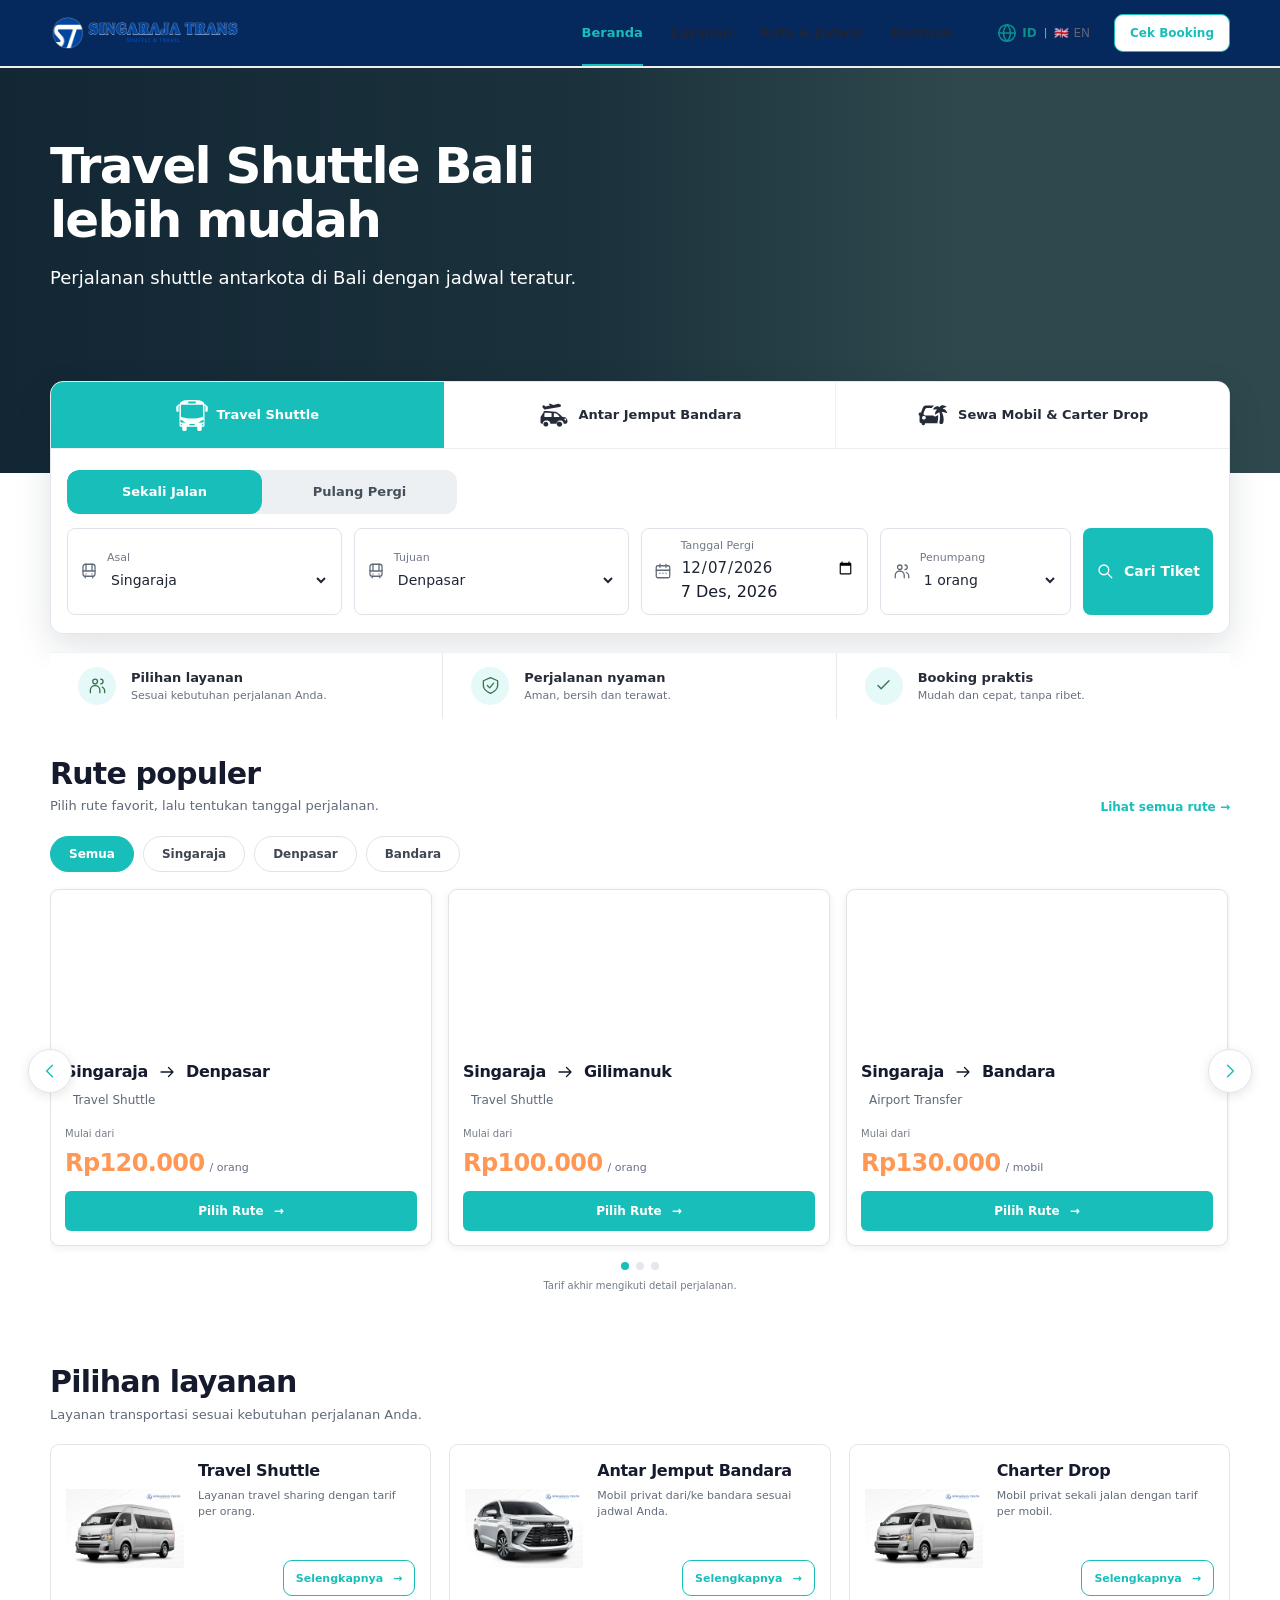
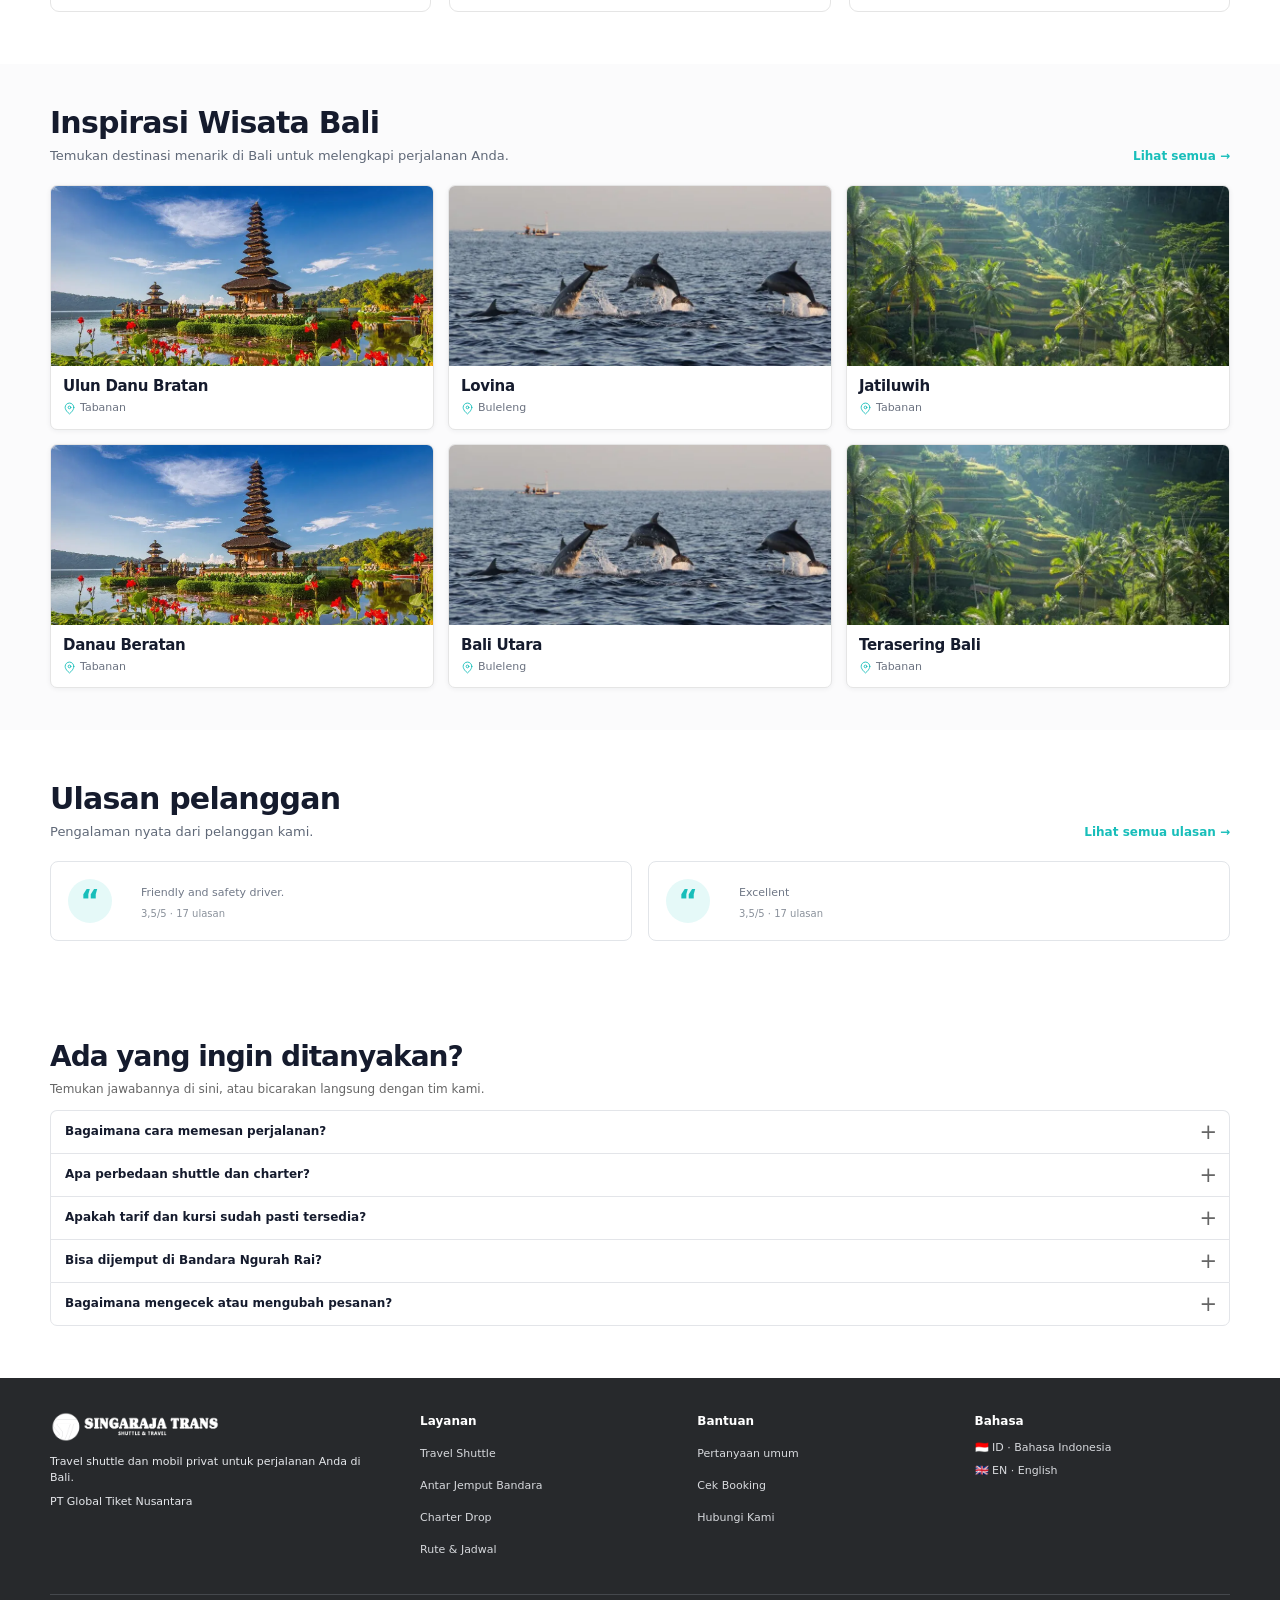
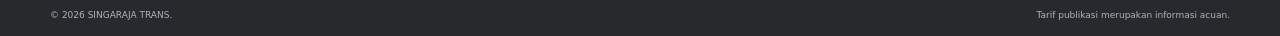
==== commit 442f41bf: "Refresh navy header stylesheet" ====
--- a/index.html
+++ b/index.html
@@ -7,7 +7,7 @@
   <meta name="description" content="Rencanakan perjalanan Bali bersama SINGARAJA TRANS. Travel shuttle, airport transfer, dan charter drop dengan informasi rute dan tarif yang jelas.">
   <link rel="icon" type="image/png" href="assets/images/favicon.png">
   <link rel="manifest" href="manifest.webmanifest">
-  <link rel="stylesheet" href="assets/style.css?v=sea-blue-orange-1"><script src="assets/core.js?v=core-ui-2" defer></script><script src="assets/ui.js?v=cards-local-favorites-4" defer></script><script src="assets/booking.js?v=reference-mobile-2" defer></script><script src="assets/mobile-bottom-nav.js?v=reference-nav-1" defer></script>
+  <link rel="stylesheet" href="assets/style.css?v=navy-header-1"><script src="assets/core.js?v=core-ui-2" defer></script><script src="assets/ui.js?v=cards-local-favorites-4" defer></script><script src="assets/booking.js?v=reference-mobile-2" defer></script><script src="assets/mobile-bottom-nav.js?v=reference-nav-1" defer></script>
 <link rel="stylesheet" href="assets/mobile-reference.css?v=1">
 <script src="assets/mobile-home-v2.js?v=reference-turquoise-1" defer></script>
 <style media="(max-width:767px)">/* Preserve mobile page colors when Chrome applies Auto Dark Theme. Browser chrome remains OS-controlled. */:root{color-scheme:only light}#trip-mode label::before,#trip-mode label::after,#trip-mode label:has(input:checked)::before,#trip-mode label:has(input:checked)::after{content:none!important;display:none!important}#trip-mode label{gap:0!important}</style></head>
--- a/assets/style.css
+++ b/assets/style.css
@@ -1335,7 +1335,7 @@
     padding:20px 20px 20px 24px;
     border-radius:0 22px 22px 0;
     color:#fff;
-    background:var(--mock-red,#c85759);
+    background:var(--mock-red,#18beba);
     box-shadow:3px 0 10px rgba(20,29,44,.12);
     text-decoration:none;
   }
@@ -1383,7 +1383,7 @@
     margin-top:19px;
     border-radius:6px;
     background:#f2be37;
-    color:var(--mock-red,#c85759);
+    color:var(--mock-red,#18beba);
     font-size:17px;
     font-style:normal;
     font-weight:700;
@@ -2344,7 +2344,7 @@
 /* Singaraja Trans mobile hero: continuous red header, restrained diagonal accents. */
 @media(max-width:767px){
  .hero{
-  background:#c85759!important;
+  background:#18beba!important;
   isolation:isolate;
  }
  .hero-image,
@@ -2391,7 +2391,7 @@
  .hero{
   height:268px!important;
   min-height:268px!important;
-  background:#c85759!important;
+  background:#18beba!important;
  }
  .hero::before{
   content:"";
@@ -2447,8 +2447,8 @@
  #search-form .search-button,
  #search-form .search-button:hover,
  #search-form .search-button:active{
-  background:var(--mock-red,#c85759)!important;
-  border-color:var(--mock-red,#c85759)!important;
+  background:var(--mock-red,#18beba)!important;
+  border-color:var(--mock-red,#18beba)!important;
   color:#fff!important;
  }
  #search-form .search-button svg{
@@ -2473,8 +2473,8 @@
  .booking-container::before{
   background:linear-gradient(
    180deg,
-   #c85759 0px,
-   #c85759 76px,
+   #18beba 0px,
+   #18beba 76px,
    rgba(190,76,82,.98) 126px,
    rgba(178,68,76,.90) 172px,
    rgba(247,247,247,.95) 270px,
@@ -2502,8 +2502,8 @@
  .booking-container::before{
   background:linear-gradient(
    180deg,
-   #c85759 0px,
-   #c85759 182px,
+   #18beba 0px,
+   #18beba 182px,
    rgba(24,190,186,.96) 214px,
    rgba(247,247,247,.96) 286px,
    #fff 350px
@@ -2548,7 +2548,7 @@
 @media(max-width:767px){
   /* Two-level app header: wordmark above, search + actions below. */
   #header{
-    background:var(--mock-red,#c85759)!important;
+    background:var(--mock-red,#18beba)!important;
   }
   #header>.nav-wrap,
   #header>.nav-wrap>.nav-inner{
@@ -2647,7 +2647,7 @@
   #header .mobile-header-action svg{
     width:20px!important;
     height:20px!important;
-    color:var(--mock-red,#c85759)!important;
+    color:var(--mock-red,#18beba)!important;
     stroke:currentColor!important;
   }
   #header .mobile-menu{display:none!important}
@@ -2659,7 +2659,7 @@
     min-height:255px!important;
     background:
       radial-gradient(circle at 78% 18%,rgba(255,255,255,.08),transparent 34%),
-      linear-gradient(180deg,#cf5b5e 0%,#c85759 44%,#b74950 100%)!important;
+      linear-gradient(180deg,#cf5b5e 0%,#18beba 44%,#b74950 100%)!important;
     overflow:hidden!important;
   }
   .hero-image,
@@ -2749,7 +2749,7 @@
   }
   .service-tabs button[aria-selected=true]{
     background:#fff!important;
-    color:var(--mock-red,#c85759)!important;
+    color:var(--mock-red,#18beba)!important;
     border:1px solid rgba(255,255,255,.98)!important;
     box-shadow:0 7px 18px rgba(103,28,36,.13)!important;
   }
@@ -2812,7 +2812,7 @@
     min-height:228px!important;
     background:
       radial-gradient(circle at 82% 22%,rgba(255,255,255,.06),transparent 30%),
-      linear-gradient(180deg,#cd595d 0%,#c85759 54%,#b94b52 100%)!important;
+      linear-gradient(180deg,#cd595d 0%,#18beba 54%,#b94b52 100%)!important;
   }
   .hero::before{
     inset:0!important;
@@ -2895,3 +2895,11 @@
     box-shadow:0 7px 22px rgba(18,28,45,.11)!important;
   }
 }
+
+
+/* Brand update: header is navy; hero retains sea-blue primary. */
+#header,
+#header > .nav-wrap,
+#header > .nav-wrap > .nav-inner{
+  background:#05285d!important;
+}
